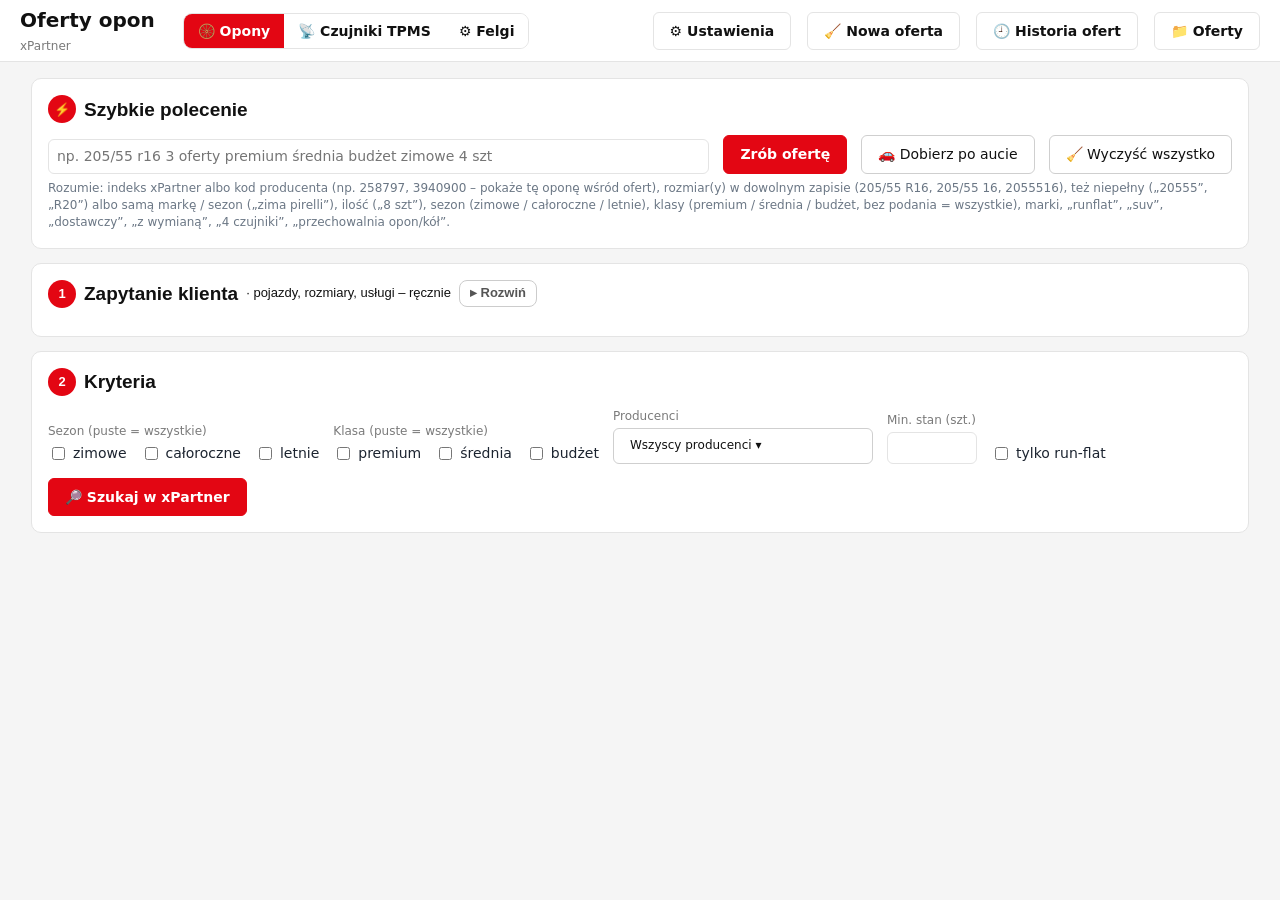
==== app/oferty/index.html @ 84dcb198 "Dobór po aucie: licznik zapytań wheel-size (baza + funkcja serwera), raport i limit dla administrato" ====
<!doctype html><html lang="pl"><head><meta charset="utf-8"><title>Oferty Opon – Latex Serwis</title>

<meta name="viewport" content="width=device-width,initial-scale=1">
<style>
:root{--navy:#141414;--red:#E30613;--red2:#B8050F;--bg:#F5F5F5;--card:#fff;--line:#E4E4E4;--muted:#7A7A7A;--ok:#1E7D32;--warn:#8A5A00}
*{box-sizing:border-box}body{margin:0;font:14px/1.45 Poppins,"Segoe UI",system-ui,sans-serif;background:var(--bg);color:#313131}
header{background:#fff;border-bottom:1px solid var(--line);padding:6px 20px;display:flex;align-items:center;gap:16px}
header img{height:40px}.brand{font-family:Saira,"Segoe UI",sans-serif;font-weight:800;font-style:italic;color:var(--red);font-size:26px}
header h1{font-size:20px;margin:0;color:#111;font-weight:600}header .v{color:var(--muted);font-size:12px}header .sp{flex:1}
header button{background:#fff;border:1px solid var(--line);color:#111}header button:hover{background:#EFEFEF}
.topbar{display:none}
main{max-width:1250px;margin:0 auto;padding:16px}
.card{background:var(--card);border:1px solid var(--line);border-radius:10px;padding:16px;margin-bottom:14px}
h2{font-family:Saira,"Segoe UI",sans-serif;font-weight:800;font-size:19px;margin:0 0 12px;color:#111;display:flex;align-items:center;gap:8px}
h2 .n{display:inline-flex;width:28px;height:28px;border-radius:50%;background:var(--red);color:#fff;font:600 13px Poppins,"Segoe UI",sans-serif;align-items:center;justify-content:center}
textarea,input,select{font:inherit;padding:6px 8px;border:1px solid var(--line);border-radius:6px;background:#fff}
textarea{width:100%;min-height:90px}
button{font:inherit;font-weight:600;padding:8px 16px;border-radius:6px;border:1px solid var(--red);background:var(--red);color:#fff;cursor:pointer}
button:hover{background:var(--red2)}
button.sec{background:#fff;color:#111;border-color:#cfcfcf;font-weight:500}button.sec:hover{background:#EFEFEF}
.kin{background:#15803d!important;border-color:#15803d!important;color:#fff!important;font-weight:600}tr.wk td{background:#f0fdf4}
#kFab{position:fixed;top:14px;right:18px;z-index:50;background:#E30613;color:#fff;border:0;border-radius:22px;padding:9px 16px;font-weight:700;box-shadow:0 6px 18px #e3061355;cursor:pointer}
#kToast{position:fixed;left:50%;bottom:22px;transform:translateX(-50%);z-index:60;background:#111;color:#fff;border-radius:10px;padding:10px 16px;font-size:13px;box-shadow:0 6px 20px #0004;display:none;gap:14px;align-items:center}#kToast b{color:#86efac}#kToast a{color:#fff;text-decoration:underline;cursor:pointer}
.seg{display:flex;border:1px solid var(--line);border-radius:9px;overflow:hidden;margin-left:12px}.seg button{border:0;border-radius:0;background:#fff;color:#111;padding:7px 14px;font-weight:600}.seg button.on{background:var(--red);color:#fff}
.tf{display:flex;gap:12px;flex-wrap:wrap;align-items:flex-end}.tf label{display:flex;flex-direction:column;gap:4px;font-size:12px;color:#666}.tf select,.tf input{width:auto}
.tg{display:inline-block;font-size:11px;padding:2px 7px;border-radius:10px;font-weight:600;white-space:nowrap}.tg.oe{background:#eef2ff;color:#3730a3}.tg.zam{background:#fff7ed;color:#9a3412}.tg.uni{background:#ecfdf5;color:#047857}.tg.nar{background:#f4f4f5;color:#52525b}.tg.demo{background:#fef3c7;color:#92400e}
tr.tgr td{background:#fafafa;font-weight:600;font-size:12px;color:#555}
.zkt{background:var(--red);color:#fff;border-radius:12px;padding:1px 9px;font-size:13px;font-weight:600}.zkt.x{background:#f4f4f5;color:#52525b;font-weight:500}
.rozf{display:flex;flex-wrap:wrap;gap:6px;margin:4px 0 8px}.rozf button.sec{padding:3px 9px;font-size:12px}.rozf button.sec.on{background:#E30613;color:#fff;border-color:#E30613}.rozf button.sec.on .muted{color:#fff}
button.red{background:var(--red);border-color:var(--red)}
input:focus,select:focus,textarea:focus{outline:none;border-color:var(--red)}input[type=checkbox]{accent-color:var(--red)}
button:disabled{opacity:.5;cursor:wait}
table{border-collapse:collapse;width:100%}th,td{border-bottom:1px solid var(--line);padding:5px 6px;text-align:left;vertical-align:middle}
th{font-size:12px;color:var(--muted);font-weight:500;background:#fafafa}tr:hover td{background:#fff7f7}
td input{width:100%}.num{text-align:right;white-space:nowrap}
.row{display:flex;gap:14px;flex-wrap:wrap;align-items:flex-end}.row label{display:flex;flex-direction:column;font-size:12px;color:var(--muted);gap:3px}
.chips label{flex-direction:row;align-items:center;gap:5px;color:#1c2430;font-size:14px}
.res h3{font-size:14px;margin:16px 0 6px;background:#141414;color:#fff;padding:8px 10px;border-radius:6px;border-left:5px solid var(--red)}
.res h3 .demo{display:inline-block;font-size:11px;font-weight:700;padding:1px 7px;border-radius:9px;background:#FFF4E0;color:#8A5A00;border:1px solid #F5A000}
.tag{background:#ffffff22;color:#fff}.res h3 button.sec{padding:2px 10px}
.bad{color:#999}.ok{color:var(--ok);font-weight:600}.warn{color:var(--warn)}
.msg{padding:8px 12px;border-radius:6px;margin-top:8px;white-space:pre-wrap}.msg.e{background:#fdecec;color:#8a1111}.msg.i{background:#e9f5ec;color:#145a26}.msg.w{background:#fff6dc;color:#5c4400;white-space:normal}.msg.ok{background:#e9f5ec;color:#145a26;white-space:normal}
.hb{background:var(--red);color:#fff;border-radius:9px;padding:0 7px;font-size:12px;font-weight:800;margin-left:4px}
.sx{font-size:12px;font-weight:700;border-radius:9px;padding:2px 8px;white-space:nowrap}.sx.nowa{background:#eee}.sx.wyslana{background:#e3edfb;color:#0B4FA8}.sx.przyjeta{background:#e1f4e4;color:#1b6b2a}.sx.odrzucona{background:#f1f1f1;color:#888}.sx.zamowiona{background:#141414;color:#fff}
body.hidebuy .buy{display:none}
.tag{display:inline-block;font-size:11px;padding:1px 8px;border-radius:9px;background:#F0F0F0;color:#444}
.zk{border:1px solid var(--line);border-radius:10px;padding:10px 14px;margin-bottom:10px}.zk.err{border-color:var(--red);background:#fff5f5}
.zk .h{display:flex;gap:10px;align-items:baseline;flex-wrap:wrap}.zk .h b{font-size:15px}.zk table{width:100%;border-collapse:collapse;margin-top:6px;font-size:13px}
.zk td,.zk th{padding:4px 6px;border-bottom:1px solid #eee;text-align:left}.zk .n{text-align:right;white-space:nowrap}
.st{display:inline-block;font-size:11px;font-weight:700;padding:1px 8px;border-radius:9px;background:#EEF3FF;color:#1d4f9c}.st.s5{background:#fde8e8;color:#b00012}.st.s6{background:#e9f5ec;color:#145a26}
button.zt.on{background:var(--navy);color:#fff;border-color:var(--navy)}.fr{cursor:pointer}.fr:hover td{background:#fafafa}
input:disabled,select:disabled,textarea:disabled{background:#eee;color:#888;cursor:not-allowed}
.tgl{display:inline-flex;border:1px solid #ccc;border-radius:9px;overflow:hidden}.tgl button{border:0;border-radius:0;background:#fff;color:#141414;font-weight:600;padding:8px 14px}.tgl button.on{background:#141414;color:#fff}
.alt{font-size:12px;color:#555;cursor:pointer;text-decoration:underline dotted}.alt:hover{color:var(--red)}
.uwbox{margin:6px 0 12px;padding:10px 12px;border-radius:10px;background:#fffdf5;border:1px solid #f0d27a}.uwbox textarea{min-height:0;margin-top:6px}
.uwh{display:inline-block;background:#fff8e1;border:1px solid #f0d27a;color:#6b4e00;border-radius:7px;padding:2px 8px;font-size:12px;margin-top:4px;max-width:420px;white-space:pre-wrap}
.tog{cursor:pointer;user-select:none}.tog .chev{float:right;font-size:13px;font-weight:600;color:#555;border:1px solid #ccc;border-radius:8px;padding:3px 10px}
.kz{display:flex;gap:8px;align-items:center;flex-wrap:wrap;margin:10px 0;padding:10px 12px;border-radius:10px;background:#fff7f7;border:1px solid #f3c6c9}
.kcols{display:grid;grid-template-columns:1fr 1fr;gap:14px;margin-top:14px}.kbox{border:1px solid var(--line);border-radius:10px;padding:10px 14px}.kbox h4{margin:0 0 8px;font-size:12px;text-transform:uppercase;color:var(--muted);letter-spacing:.04em}
.kbox label{display:block;margin:6px 0;font-size:13px}.kbox input:not([type]),.kbox textarea{width:100%;box-sizing:border-box}.kadr{border:1px solid var(--line);border-radius:8px;padding:7px 10px;margin:4px 0;cursor:pointer;display:flex;gap:8px;align-items:flex-start}
.kadr.on{border-color:var(--navy);background:#f6f7fb}.kadr.nowy{display:block;border-style:dashed}.kform{display:none;grid-template-columns:2fr 1fr;gap:6px;margin-top:6px}.kadr.nowy.on .kform{display:grid}
.ksum{display:flex;gap:10px;margin-top:10px}.ksum div{flex:1;border:1px solid var(--line);border-radius:8px;padding:6px 12px}.ksum small{display:block;color:var(--muted);font-size:11px}.ksum b{font-size:17px}.ksum .k b{color:var(--red);font-size:20px}
.kq{display:inline-flex;border:1px solid #ccc;border-radius:7px;overflow:hidden}.kq button{border:0;background:#f3f3f3;color:#111;padding:2px 9px;border-radius:0}.kq input{width:44px;border:0;text-align:center}
tr.kbad td{background:#fff4f4}
dialog{border:none;border-radius:10px;padding:20px;max-width:620px;width:95%}dialog::backdrop{background:#0006}
.grid2{display:grid;grid-template-columns:1fr 1fr;gap:10px}.grid2 label{display:flex;flex-direction:column;font-size:12px;color:var(--muted);gap:3px}
#email{min-height:420px;font-family:"Segoe UI",system-ui,sans-serif;font-size:15px;line-height:1.55;padding:12px}
.vcards{display:grid;grid-template-columns:repeat(auto-fill,minmax(300px,1fr));gap:12px}
.vcard{border:1px solid var(--line);border-top:4px solid var(--red);border-radius:10px;padding:14px 16px;background:#fff}
.vcard .t{font-size:13px;color:var(--muted);text-transform:uppercase;letter-spacing:.04em}
.vcard .m{font-size:18px;font-weight:600;color:var(--navy);margin:4px 0 10px}
.vcard .l{display:flex;justify-content:space-between;font-size:15px;padding:2px 0}
.vcard .tot{display:flex;justify-content:space-between;align-items:baseline;border-top:1px solid var(--line);margin-top:8px;padding-top:8px}
.vcard .tot b{font-size:26px;color:var(--red)}
.ulk{display:inline-flex;align-items:center;gap:8px;margin:6px 8px 0 0;padding:10px 14px;border:1px solid #cfcfcf;border-radius:8px;text-decoration:none;color:#111;font-size:15px;font-weight:600;background:#fff}
.ulk:hover{background:#fff1f1;border-color:var(--red)}.ulk span{color:var(--red)}
#outCard h2{font-size:20px}#outCard button{font-size:15px;padding:9px 16px}
.khac{position:absolute;z-index:60;left:0;right:0;top:100%;margin-top:2px;background:#fff;border:1px solid #d4d4d8;border-radius:8px;box-shadow:0 8px 24px rgba(0,0,0,.14);max-height:230px;overflow:auto;display:none}
.khac.on{display:block}
#kNumUw label{position:relative}
.khac .it{display:flex;align-items:center;gap:8px;padding:8px 10px;font-size:14px;cursor:pointer}
.khac .it:hover,.khac .it.sel{background:#fdeaea}
.khac .it .t{flex:1;white-space:nowrap;overflow:hidden;text-overflow:ellipsis}
.khac .it .t b{color:var(--red);font-style:normal}
.khac .it .x{color:#9ca3af;border:none;background:none;font-size:16px;line-height:1;cursor:pointer;padding:0 4px}
.khac .it .x:hover{color:var(--red)}
.khac .hdr{padding:6px 10px;font-size:11px;color:var(--muted);border-bottom:1px solid var(--line);background:#fafafa;display:flex;justify-content:space-between;gap:10px}
.khac .hdr a{color:var(--muted);cursor:pointer;text-decoration:underline;white-space:nowrap}
.bdg48{display:inline-block;background:#fef3c7;color:#b45309;border:1px solid #fcd34d;border-radius:999px;padding:0 7px;font-size:11px;font-weight:700;white-space:nowrap}
.bdg48.m{background:#f4f4f5;color:#52525b;border-color:#d4d4d8;font-weight:600}
tr.k48 td{background:#fffbeb}
.tbl{width:100%;border-collapse:collapse;font-size:13px}.tbl th{text-align:left;color:#6b7280;font-weight:600;border-bottom:1px solid #e4e4e7;padding:6px}.tbl td{border-bottom:1px solid #f1f1f1;padding:6px}
.fgrid{display:grid;grid-template-columns:repeat(auto-fill,minmax(220px,1fr));gap:12px}
.fw{border:1px solid #e4e4e7;border-radius:12px;padding:10px;cursor:pointer;background:#fff;position:relative}.fw:hover{border-color:#d81f26}.fw.on{outline:2px solid #d81f26}
.fw .ph{width:100%;height:160px;object-fit:contain;background:#fafafa;border-radius:8px;display:flex;align-items:center;justify-content:center;color:#9ca3af;font-size:44px}
.fw .nm{font-weight:700;font-size:13px;margin:8px 0 4px;line-height:1.25}.fw .ch{display:flex;flex-wrap:wrap;gap:4px;margin:4px 0}.fw .ch span{background:#f4f4f5;border-radius:999px;padding:1px 7px;font-size:11px}
.fw .rw{display:flex;justify-content:space-between;align-items:baseline;font-size:12px;margin-top:4px}.fw .ce{font-size:17px;font-weight:800}
.fw.malo .st{color:#b45309}.fw .st{color:#166534;font-weight:700}
.fdod{display:grid;grid-template-columns:1fr 1fr;gap:14px;margin-top:12px}.fdod>div{border:1px solid #e4e4e7;border-radius:10px;padding:10px}
.fsel{margin:8px 0;font-size:13px;min-height:22px}.fsel .muted{font-size:12px}
.fwyb{display:flex;gap:10px;flex-wrap:wrap;margin-bottom:12px}.fwyb .w{display:flex;align-items:center;gap:8px;border:2px solid var(--red);border-radius:10px;padding:6px 10px;background:#fff;font-size:13px}.fwyb img{width:44px;height:44px;object-fit:contain}.fnr{background:var(--red);color:#fff;border-radius:6px;padding:1px 7px;font-size:12px;font-weight:700;margin-right:4px}.fwyb .x{color:var(--muted);cursor:pointer;font-size:16px;margin-left:4px}
.fw .bw{position:absolute;top:8px;right:8px;font-size:11px;font-weight:700;padding:2px 8px;border-radius:6px;border:1px solid #d4d4d8;background:#fff;z-index:1}.fw.on .bw{background:var(--red);color:#fff;border-color:var(--red)}
.vcard img.fph{width:100%;height:140px;object-fit:contain;background:#fafafa;border-radius:8px;margin-bottom:6px}.vcard.zle{border-color:#e11d48;background:#fff5f5}.vcard .bl{color:#b00012;font-size:13px;font-weight:600;margin-top:6px}
.ctabs{display:flex;gap:6px;flex-wrap:wrap;border-bottom:2px solid var(--line);padding-bottom:8px;margin-bottom:12px}.ctabs .on{background:var(--red);color:#fff;border-color:var(--red)}
.cpane{display:none}.cpane.on{display:grid}.cpane[data-t=pdf].on{display:block}.csek{font-size:12px;color:var(--muted);margin:6px 0 2px;font-weight:600}.cinfo{background:#eef6ff;border:1px solid #bfdbfe;border-radius:8px;padding:8px 10px;font-size:13px}
.asel{display:grid;grid-template-columns:repeat(4,1fr);gap:10px}.asel label{font-size:12px;color:var(--muted);display:flex;flex-direction:column;gap:3px}
.atech{display:grid;grid-template-columns:repeat(3,1fr);gap:8px;margin:8px 0}.atech div{background:#f4f4f5;border-radius:8px;padding:6px 10px}.atech small{display:block;color:var(--muted);font-size:11px}
.aoe{background:#dcfce7;color:#166534;border-radius:6px;padding:1px 7px;font-size:11px;font-weight:700}.azm{background:#e0e7ff;color:#3730a3;border-radius:6px;padding:1px 7px;font-size:11px;font-weight:700}
.fauto{background:#eef6ff;border:1px solid #bfdbfe;border-radius:10px;padding:8px 12px;margin-top:10px;font-size:13px;display:flex;gap:10px;align-items:center;flex-wrap:wrap}
.foc{display:inline-block;border-radius:6px;padding:2px 7px;font-size:11px;font-weight:700;margin-top:4px}.foc.ok{background:#dcfce7;color:#166534}.foc.zm{background:#e0e7ff;color:#3730a3}.foc.uw{background:#fef3c7;color:#92400e}.foc.nie{background:#fde8e8;color:#b00012}
.kban{background:#fef3c7;border:1px solid #fcd34d;color:#78350f;border-radius:10px;padding:10px 14px;margin:0 0 14px;display:flex;gap:12px;align-items:center;flex-wrap:wrap}
.fpick{max-height:220px;overflow:auto;margin-top:6px;font-size:12px}.fpick div{display:flex;justify-content:space-between;gap:8px;padding:4px 6px;border-bottom:1px solid #f1f1f1;cursor:pointer}.fpick div:hover{background:#fef2f2}.fpick div.on{background:#fee2e2;font-weight:700}
@media(max-width:1000px){.fdod{grid-template-columns:1fr}}
.oc{display:inline-block;background:#e0e7ff;color:#3730a3;border:1px solid #a5b4fc;border-radius:999px;padding:0 6px;font-size:10px;font-weight:700;vertical-align:1px}
.rft{display:inline-block;background:#fee2e2;color:#b91c1c;border:1px solid #fca5a5;border-radius:999px;padding:0 6px;font-size:10px;font-weight:700;vertical-align:1px}
.szuk td{background:#dbeafe!important;font-weight:600}
.ban48{background:#fef3c7;border:1px solid #fcd34d;color:#78350f;border-radius:10px;padding:8px 12px;font-size:13px;margin-bottom:10px}
</style></head><body><button id="kFab" onclick="openKosz()" style="display:none"></button><div id="kToast"></div>
<header><div><h1>Oferty opon</h1><span class="v">xPartner</span></div><div class="seg"><button id="segO" class="on" onclick="widok('o')">🛞 Opony</button><button id="segT" onclick="widok('t')">📡 Czujniki TPMS</button><button id="segF" onclick="widok('f')">⚙️ Felgi</button></div><span class="sp"></span>
<button onclick="openCfg()">⚙ Ustawienia</button><button onclick="clearAll()" title="Czyści zapytanie, pojazdy, kryteria i ofertę">🧹 Nowa oferta</button><button onclick="openHist()">🕘 Historia ofert <span id="hBadge" class="hb" style="display:none"></span></button><button id="bZam" onclick="openZam()" style="display:none">📦 Zamówienia</button><button id="bKosz" onclick="openKosz()" style="display:none">🛒 Koszyk <span id="kBadge" class="hb" style="display:none"></span></button><button onclick="api('/api/open')">📁 Oferty</button></header><div class="topbar"></div>
<main id="mainO">
<div class="card"><h2><span class="n">⚡</span>Szybkie polecenie</h2>
<div class="row"><input id="quick" style="flex:1;min-width:300px" placeholder="np. 205/55 r16 3 oferty premium średnia budżet zimowe 4 szt" onkeydown="if(event.key==='Enter')quick()"><button onclick="quick()" id="bQ">Zrób ofertę</button><button class="sec" onclick="aOtworz('o')" title="Marka, model, rok, wersja → rozmiary fabryczne i zamienniki">🚗 Dobierz po aucie</button><button class="sec" onclick="clearAll()" title="Czyści polecenie, zapytanie klienta, wyniki, zaznaczenia i ofertę">🧹 Wyczyść wszystko</button></div>
<div style="font-size:12px;color:#6b7785;margin-top:6px">Rozumie: indeks xPartner albo kod producenta (np. 258797, 3940900 – pokaże tę oponę wśród ofert), rozmiar(y) w dowolnym zapisie (205/55 R16, 205/55 16, 2055516), też niepełny („20555”, „R20”) albo samą markę / sezon („zima pirelli”), ilość („8 szt”), sezon (zimowe / całoroczne / letnie), klasy (premium / średnia / budżet, bez podania = wszystkie), marki, „runflat”, „suv”, „dostawczy”, „z wymianą”, „4 czujniki”, „przechowalnia opon/kół”.</div><div id="qMsg"></div></div>
<div class="card"><h2 class="tog" onclick="zapTog()"><span class="n">1</span>Zapytanie klienta <span class="muted" style="font-size:13px;font-weight:400">· pojazdy, rozmiary, usługi – ręcznie</span><span class="chev" id="zapChev">▸ Rozwiń</span></h2>
<div id="zapBody" style="display:none">
<div class="row" style="margin-bottom:8px"><label>Klient (opcjonalnie – trafia do oferty i historii)<input id="klient" placeholder="np. Firma XYZ" size="40"></label></div>
<textarea id="paste" placeholder="Wpisz lub wklej pojazdy – każdy w osobnej linii, w dowolnej kolejności, np.:
skoda octavia 2055516 dw5444lw
superb 215/55 17 DX1209H 4 szt
DX3985C octavia 205/60 16 tylko wymiana
(albo wklej tabelę z maila, albo przeciągnij tu plik Excel z szablonu)" onkeydown="if(event.key==='Enter'&&event.ctrlKey)parsePaste()"></textarea>
<div class="row" style="margin:8px 0"><button onclick="parsePaste()">Wczytaj pojazdy</button><button class="sec" onclick="api('/api/szablon',{}).catch(e=>alert(e.message))" title="Pobiera pusty arkusz Excel do wypełnienia (rejestracja, marka, model, rozmiar…)">📥 Szablon Excel</button><label class="sec xbtn" title="Wczytuje wypełniony szablon Excel">📤 Wczytaj z Excela<input type="file" accept=".xlsx,.xlsm" style="display:none" onchange="loadXlsx(this.files[0]);this.value=''"></label><button class="sec" onclick="clearAll()">🧹 Wyczyść wszystko</button><span style="font-size:12px;color:var(--muted);align-self:center">Ctrl+Enter</span><button class="sec" onclick="addRow()">+ Dodaj pojazd</button></div>
<table id="veh"><thead><tr><th>Rejestracja</th><th>Pojazd</th><th>Typ</th><th>Rozmiar</th><th>Ilość opon</th><th>Wymiana</th><th title="Ile kół ma czujniki ciśnienia – dopłata za obsługę czujnika przy wymianie opony">Koła z TPMS</th><th>Przechowalnia</th><th></th></tr></thead><tbody></tbody></table>
</div></div>
<script>function zapTog(on){const b=$('#zapBody');if(on===undefined)on=b.style.display==='none';b.style.display=on?'':'none';$('#zapChev').textContent=on?'▾ Zwiń':'▸ Rozwiń';try{localStorage.setItem('oferty_zapytanie',on?'1':'0')}catch(e){}}
try{if(localStorage.getItem('oferty_zapytanie')==='1')document.addEventListener('DOMContentLoaded',()=>zapTog(true))}catch(e){}</script>
<div class="card" id="krytCard"><h2><span class="n">2</span>Kryteria</h2>
<div class="row">
<label>Sezon (puste = wszystkie)<span class="row chips"><label><input type="checkbox" class="sez" value="Zimowa">zimowe</label><label><input type="checkbox" class="sez" value="Całoroczna">całoroczne</label><label><input type="checkbox" class="sez" value="Letnia">letnie</label></span></label>
<label>Klasa (puste = wszystkie)<span class="row chips"><label><input type="checkbox" class="kl" value="PREMIUM">premium</label><label><input type="checkbox" class="kl" value="MIDDLE">średnia</label><label><input type="checkbox" class="kl" value="BUDGET">budżet</label></span></label>
<label>Producenci<input type="hidden" id="prod"><button type="button" class="sec" id="prodBtn" onclick="openProd()" style="min-width:260px;text-align:left">Wszyscy producenci ▾</button></label>
<label>Min. stan (szt.)<input id="minstan" type="number" style="width:90px"></label>
<label class="chips"><span>&nbsp;</span><label><input type="checkbox" id="std">tylko run-flat</label></label>
<script>document.addEventListener('change',e=>{if(e.target.closest&&e.target.closest('#krytCard'))autoSzukaj()});
function autoSzukaj(){if(typeof RES!=='undefined'&&RES&&$('#resCard').style.display!=='none'){clearTimeout(window._ks);window._ks=setTimeout(()=>search(),600)}}</script>
<button onclick="search()" id="bS">🔎 Szukaj w xPartner</button>
</div><div id="sMsg"></div></div>
<div class="card res" id="resCard" style="display:none"><h2><span class="n">3</span>Wybór opon <span class="tag" id="wzor">cena oferty = zakup netto + marża + VAT</span> <button class="sec" style="padding:2px 10px;font-size:12px" onclick="hideBuy()">👁 ceny zakupu</button></h2>
<div class="fbar">
<label>Hamowanie na mokrym<select id="f_wet" onchange="PAGE={};render()"><option value="">dowolne</option><option value="A">A</option><option value="B">A–B</option><option value="C">A–C</option></select></label>
<label>Opory toczenia<select id="f_rr" onchange="PAGE={};render()"><option value="">dowolne</option><option value="A">A</option><option value="B">A–B</option><option value="C">A–C</option></select></label>
<label>Hałas max (dB)<input id="f_noise" type="number" min="60" max="80" placeholder="—" style="width:80px" oninput="PAGE={};render()"></label>
<label>Homologacja<select id="f_hom" onchange="PAGE={};render()"><option value="">dowolna</option></select></label>
<label>Prędkość<select id="f_spd" onchange="PAGE={};render()"><option value="">dowolna</option></select></label>
<label>Nośność<select id="f_li" onchange="PAGE={};render()"><option value="">dowolna</option></select></label>
<label class="chips" style="align-self:flex-end"><label><input type="checkbox" id="f_rant" onchange="PAGE={};render()">rant ochronny</label></label>
<label>Demo<select id="f_demo" onchange="PAGE={};render()"><option value="">wszystkie</option><option value="bez">bez demo</option><option value="tylko">tylko demo</option></select></label>
<label>Szukaj w wynikach<input id="f_txt" placeholder="model, indeks xPartner…" oninput="PAGE={};render()" style="width:160px"></label>
<button class="sec" onclick="resetF()" style="align-self:flex-end">Wyczyść filtry</button>
</div>
<div id="samoBox" style="display:none;margin:10px 0 4px"><span class="tgl"><button id="samo0" onclick="samoUstaw(false)">Każdy rozmiar osobno</button><button id="samo1" onclick="samoUstaw(true)">🔗 Tylko modele we wszystkich rozmiarach</button></span><div class="muted" style="font-size:12px;margin-top:4px">Te same tabele co zwykle – ukryte są modele, których nie ma we wszystkich rozmiarach w potrzebnej ilości; wiersze ułożone wg modelu (w modelu jak zwykle: najpierw duży stan, potem cena). W szybkim poleceniu: „… ten sam model”.</div></div>
<div id="res"></div>
<div class="row" style="margin-top:12px"><button class="red" onclick="offer()" id="bO">📄 Generuj ofertę (odświeża ceny i stany)</button></div><div id="oMsg"></div></div>
<div class="card" id="outCard" style="display:none"><h2><span class="n">4</span>Oferta</h2>
<div class="uwbox"><b>📝 Uwagi do oferty</b> <span class="muted" style="font-size:12px">– tylko dla nas, nie trafiają do PDF ani do klienta</span> <span id="uwInfo" class="muted" style="font-size:12px"></span>
<textarea id="ouw" rows="2" maxlength="1000" placeholder="np. dla kogo zamówienie, termin odbioru, ustalenia z klientem" oninput="UWZM=true" onchange="zapiszUw()"></textarea>
<div class="row" style="margin-top:4px;justify-content:flex-end;align-items:center;gap:10px"><span id="uwMsg" class="muted" style="font-size:12px"></span><button class="sec" onclick="zapiszUw()">Zapisz uwagi</button></div></div>
<div id="zmBox"></div><div id="edit" class="edit"></div><div id="sum"></div>
<div id="ul" style="margin:10px 0"></div><div id="kz" class="kz" style="display:none"></div>
<div class="row" style="margin:8px 0"><button class="sec" onclick="api('/api/open')">📁 Otwórz folder z ofertą</button><button id="bWa" onclick="waWyslij(this)" style="background:#25D366;border-color:#25D366;color:#fff" title="Kopiuje PDF oferty do schowka i otwiera WhatsApp – wybierz klienta i wklej Ctrl+V">📱 Wyślij przez WhatsApp</button><span id="waInfo" class="muted" style="font-size:12px"></span></div></div>
</main>
<main id="mainT" style="display:none">
<div class="card"><h2><span class="n">⚡</span>Szybkie polecenie – czujniki TPMS</h2>
<div style="display:flex;gap:10px"><input id="tq" placeholder="np. kia sportage 4 szt · 52933D4100 · opel s016 · uniwersalny srebrny" onkeydown="if(event.key==='Enter')tSzukaj()" style="flex:1"><button id="tB" onclick="tSzukaj()">🔎 Szukaj</button><button class="sec" onclick="$('#tq').value='';tSzukaj()">Wszystkie czujniki</button></div>
<div style="font-size:12px;color:#6b7785;margin-top:6px">Rozumie: markę i model auta („kia sportage”, „opel insignia”), numer OE ze starego czujnika („52933D4100”), oznaczenie zamiennika („s016”), rodzaj („oryginał”, „zamiennik”, „uniwersalny”, „bez demo”), producenta („t-pro”, „cub”, „schrader”), zawór („srebrny”, „czarny”, „gumowy”), akcesoria („zestaw naprawczy”, „zawór”, „nakrętka”, „programator”) i ilość („4 szt”). Przy szukaniu po aucie na końcu są też czujniki uniwersalne (do zaprogramowania).</div><div id="tMsg"></div></div>
<div class="card" id="tFilt" style="display:none"><h2><span class="n">⚙</span>Filtry</h2>
<div class="tf"><label>Rodzaj<select id="tf_r" onchange="tRender()"><option value="">wszystkie</option><option value="oe">oryginał OE</option><option value="zam">zamiennik pod markę</option><option value="uni">uniwersalny</option><option value="nar">akcesoria / narzędzia</option></select></label>
<label>DEMO (z demontażu)<select id="tf_d" onchange="tRender()"><option value="">wszystkie</option><option value="bez">bez DEMO</option><option value="tylko">tylko DEMO</option></select></label>
<label>Marka auta<select id="tf_m" onchange="tRender()"></select></label><label>Producent czujnika<select id="tf_p" onchange="tRender()"></select></label>
<label>Zawór<select id="tf_z" onchange="tRender()"><option value="">dowolny</option><option>srebrny</option><option>czarny</option><option>gumowy</option></select></label>
<label>Magazyn<select id="tf_g" onchange="tRender()"></select></label><label>Min. stan<input id="tf_s" type="number" min="0" style="width:70px" oninput="tRender()"></label>
<label>Cena zakupu brutto do<input id="tf_c" type="number" min="0" style="width:90px" placeholder="zł" oninput="tRender()"></label>
<label>Szukaj w wynikach<input id="tf_t" oninput="tRender()" placeholder="nazwa, indeks…"></label><button class="sec" onclick="tWyczysc()">Wyczyść filtry</button></div></div>
<div class="card" id="tCard" style="display:none"><h2><span class="n">📡</span>Wyniki <span id="tIle" class="muted" style="font-size:13px;font-weight:400"></span></h2><div id="tRes"></div></div>
</main>
<main id="mainF" style="display:none">
<div class="card"><h2><span class="n">⚡</span>Szybkie polecenie – felgi</h2>
<div style="display:flex;gap:10px"><input id="fq" placeholder="np. 5x112 R17 ET46 · alu 7x17 5x114.3 · stalowe peugeot 4x108 16 · 190362" onkeydown="if(event.key==='Enter')fSzukaj()" style="flex:1"><button id="fB" onclick="fSzukaj()">🔎 Szukaj felg</button><button class="sec" onclick="aOtworz('f')" title="Marka, model, rok, wersja → rozmiary, rozstaw, ET i ocena felg">🚗 Dobierz po aucie</button><button class="sec" onclick="fWyczyscWszystko()" title="Czyści polecenie, auto, wyniki, wybrane felgi, opony, czujniki i ofertę">🧹 Wyczyść wszystko</button></div>
<div id="fAuto" style="display:none" class="fauto"></div>
<div style="font-size:12px;color:#6b7785;margin-top:6px">Rozumie: rozstaw śrub („5x112”), średnicę („R17”), szerokość („7x17”, „6.5J16”), ET („ET46”, „ET32/65.1”), otwór centralny („57.1”), „stalowe” / „alu”, markę auta („peugeot”) albo felgi („diewe neve”), indeks xPartner, ilość („4 szt”), „bez demo”.</div><div id="fMsg"></div></div>
<div class="card" id="fFilt" style="display:none"><h2><span class="n">⚙</span>Filtry <span id="fIle" class="muted" style="font-size:13px;font-weight:400"></span></h2>
<div class="tf"><label>Rozstaw śrub<select id="ff_pcd" onchange="fRender()"></select></label><label>Średnica<select id="ff_sred" onchange="fRender()"></select></label>
<label>Szerokość<select id="ff_szer" onchange="fRender()"></select></label><label>ET<select id="ff_et" onchange="fRender()"></select></label>
<label>Otwór<select id="ff_otwor" onchange="fRender()"></select></label><label>Rodzaj<select id="ff_rodzaj" onchange="fRender()"><option value="">wszystkie</option><option value="aluminiowa">aluminiowe</option><option value="stalowa">stalowe</option></select></label>
<label>Producent<select id="ff_prod" onchange="fRender()"></select></label><label>Min. stan<input id="ff_stan" type="number" min="0" style="width:70px" oninput="fRender()"></label>
<label>Szukaj w wynikach<input id="ff_t" oninput="fRender()" placeholder="model, kolor, indeks…"></label><button class="sec" onclick="fWyczysc()">Wyczyść filtry</button></div></div>
<div class="card" id="fCard" style="display:none"><h2><span class="n">🔘</span>Wyniki <span class="muted" style="font-size:13px;font-weight:400"><span id="fWzor"></span> · kliknij felgi (do 3), żeby zrobić ofertę – każda to osobna propozycja</span></h2><div id="fRes" class="fgrid"></div><div id="fWiecej"></div></div>
<div class="card" id="fOf" style="display:none"><h2><span class="n">4</span>Oferta – felgi <span class="muted" style="font-size:13px;font-weight:400">do 3 felg – każda to osobna propozycja; opony, czujniki i usługi wspólne</span></h2>
<div id="fWyb" class="fwyb"></div>
<div class="uwbox"><b>📝 Uwagi do oferty</b> <span class="muted" style="font-size:12px">– tylko dla nas, nie trafiają do PDF ani do klienta</span> <span id="fuwInfo" class="muted" style="font-size:12px"></span>
<textarea id="fuw" rows="2" maxlength="1000" placeholder="np. klient waha się między dwiema felgami, termin odbioru" oninput="FUWZM=true" onchange="fZapiszUw()"></textarea>
<div class="row" style="margin-top:4px;justify-content:flex-end;align-items:center;gap:10px"><span id="fuwMsg" class="muted" style="font-size:12px"></span><button class="sec" onclick="fZapiszUw()">Zapisz uwagi</button></div></div>
<div class="tf" style="margin-bottom:10px"><label>Klient<input id="fo_kl" placeholder="nazwa / telefon" onchange="fLiczD()"></label></div><div id="fOfAuto"></div>
<div class="fdod">
<div><b>🛞 Opony do kompletu</b> <span class="muted">wspólne dla wszystkich felg</span><div id="fo_opW" class="fsel"></div><button class="sec" onclick="fWybierzOpony()">🔎 Wybierz / zmień opony</button></div>
<div><b>📡 Czujniki TPMS</b> <span class="muted">część z xPartner</span><div id="fo_czW" class="fsel"></div><button class="sec" onclick="fWybierzCzujniki()">🔎 Wybierz czujniki</button></div>
</div>
<div id="fEdit" class="edit" style="margin-top:12px"></div><div id="fBlad"></div><div id="fSum"></div>
<div id="fUl" style="margin:10px 0"></div><div id="fKz" class="kz" style="display:none"></div>
<div class="row" style="margin:8px 0"><button class="sec" onclick="api('/api/open')">📁 Otwórz folder z ofertą</button><button onclick="fWa(this)" style="background:#25D366;border-color:#25D366;color:#fff" title="Kopiuje PDF oferty do schowka i otwiera WhatsApp – wybierz klienta i wklej Ctrl+V">📱 Wyślij przez WhatsApp</button><span id="fwaInfo" class="muted" style="font-size:12px"></span></div>
<div id="foMsg"></div></div>
</main>
<dialog id="hdlg" style="max-width:1100px;padding:0">
<div style="display:flex;align-items:center;justify-content:space-between;padding:12px 18px;border-bottom:1px solid var(--line)"><b style="font-size:16px">Historia ofert</b><button class="sec" onclick="hdlg.close()" style="padding:2px 10px">✕</button></div>
<div style="padding:14px 18px;max-height:70vh;overflow:auto"><input id="hq" placeholder="Szukaj: klient, rejestracja, pojazd, rozmiar, model opony, osoba…" oninput="clearTimeout(window._ht);window._ht=setTimeout(loadHist,250)" style="width:100%;font-size:15px;padding:9px 12px;margin-bottom:10px"><div id="hfil" style="margin-bottom:8px"></div><div id="hl"></div></div>
</dialog>
<dialog id="zdlg" style="max-width:1150px;padding:0">
<div style="display:flex;align-items:center;gap:8px;padding:12px 18px;border-bottom:1px solid var(--line)"><b style="font-size:16px;flex:1">Zamówienia xPartner</b>
<button class="sec zt on" data-t="z" onclick="zTab(this)">📦 Otwarte</button><button class="sec zt" data-t="h" onclick="zTab(this)">✅ Zrealizowane</button><button class="sec zt" data-t="f" id="bFak" onclick="zTab(this)">🧾 Faktury</button>
<button class="sec" onclick="zOdswiez()" title="Pobierz ponownie z xPartner">↻</button><button class="sec" onclick="zdlg.close()" style="padding:2px 10px">✕</button></div>
<div style="padding:14px 18px;max-height:72vh;overflow:auto">
<div id="zZ"><div id="zDaty" class="row" style="display:none;gap:8px;margin-bottom:8px;align-items:center;flex-wrap:wrap">od <input type="date" id="hod" style="width:auto"> do <input type="date" id="hdo" style="width:auto"><button onclick="loadZamk()">Pokaż</button>
<span class="muted" style="font-size:12px">xPartner nie ma listy zamówień zamkniętych – szukamy ich po fakturach z wybranego okresu (od 1.02.2026)</span></div><div class="row" style="gap:8px;margin-bottom:8px;flex-wrap:wrap"><input id="zq" placeholder="Szukaj: nr zamówienia lub faktury, opona, osoba, odbiorca…" oninput="zDraw()" style="flex:1;min-width:220px;padding:8px 10px">
<select id="zos" onchange="zDraw()" style="width:auto" title="Kto zamówił przez Panel (osoby z Twojego oddziału)"></select><select id="zkto" onchange="try{localStorage.setItem(ZKTO_KEY,this.value)}catch(e){};zDraw()" style="width:auto"></select><select id="zst" onchange="zDraw()" style="width:auto"><option value="">wszystkie statusy</option><option value="otw">bez „Zrealizowane”</option><option value="5">tylko z błędem</option></select></div>
<div id="zSum"></div><div id="zL"><p class="muted">Wczytuję…</p></div></div>
<div id="zF" style="display:none"><div class="row" style="gap:8px;margin-bottom:8px;align-items:center;flex-wrap:wrap">od <input type="date" id="fod" style="width:auto"> do <input type="date" id="fdo" style="width:auto"><button onclick="loadFak()">Pokaż</button>
<span class="muted" style="font-size:12px">xPartner udostępnia faktury od 1.02.2026, maks. rok wstecz</span></div><div id="fL"></div></div>
</div></dialog>
<dialog id="kdlg" style="max-width:1150px;padding:0">
<div style="display:flex;align-items:center;gap:10px;padding:12px 18px;border-bottom:1px solid var(--line)"><b style="font-size:16px">🛒 Koszyk xPartner</b><span id="kCzas" class="muted" style="font-size:12px;flex:1"></span><button class="sec" onclick="kOdswiez()" title="Sprawdź ponownie ceny i stany w xPartner">↻</button><button class="sec" onclick="kdlg.close()" style="padding:2px 10px">✕</button></div>
<div style="padding:14px 18px;max-height:72vh;overflow:auto"><div id="kMsg"></div><div id="kL"></div><div id="kSum"></div>
<div class="kcols"><div class="kbox"><h4>Dostawa</h4><div id="kAdr"><p class="muted">Wczytuję adresy z xPartner…</p></div>
<div class="kadr nowy" onclick="kWyb('nowy')" id="kNowy"><label style="display:flex;gap:6px;align-items:center;font-weight:600"><input type="radio" name="kadr" value="nowy"> ＋ Nowy adres jednorazowy</label>
<div class="kform"><input id="na_name" maxlength="76" placeholder="Nazwa firmy / imię i nazwisko *"><input id="na_vatin" maxlength="13" placeholder="NIP"><input id="na_street" maxlength="35" placeholder="Ulica i numer *"><input id="na_phone" maxlength="25" placeholder="Telefon (komórka)">
<div style="display:grid;grid-template-columns:90px 1fr;gap:6px"><input id="na_zipCode" maxlength="6" placeholder="Kod *"><input id="na_city" maxlength="25" placeholder="Miasto *"></div><input id="na_receivingPerson" maxlength="76" placeholder="Osoba odbierająca"></div>
<label style="font-size:12px"><input type="checkbox" id="naZap" checked> zapisz na liście adresów</label></div>
<div class="muted" style="font-size:12px;margin-top:10px">Dokument: <b>Faktura VAT</b> · płatność: <b>przelew</b> (stałe)</div></div>
<div class="kbox" id="kNumUw"><h4>Numery i uwagi</h4><label>Numer własny zamówienia <span class="muted">(na fakturze, maks. 35 znaków, bez polskich liter)</span><input id="kNr" maxlength="35"></label>
<label>Na fakturze, WZ i liście przewozowym (np. nr rej., VIN) <span class="muted">– bez polskich liter, maks. 100</span><input id="kOpis" maxlength="100"></label>
<label>Uwagi dla operatora xPartner <span class="muted">(maks. 255)</span><textarea id="kUw" rows="3" maxlength="255" placeholder="tylko gdy naprawdę potrzebne"></textarea></label>
<div class="warn" style="font-size:12px;padding:6px 8px;border-radius:6px;background:#fff3cd;color:#7a5900">⚠ Uwagi sprawdza człowiek w xPartner – wydłużają realizację zamówienia. Wpisuj tylko w uzasadnionych przypadkach.</div></div></div></div>
<div style="display:flex;gap:10px;align-items:center;padding:12px 18px;border-top:1px solid var(--line);background:#fafafa"><button class="sec" onclick="kWyczysc()">Opróżnij koszyk</button><span class="muted" style="font-size:12px">Przed wysłaniem pokażę podsumowanie z kwotą do potwierdzenia.</span><button id="kDalej" style="margin-left:auto" onclick="kPotw()">Dalej: potwierdź zamówienie →</button></div></dialog>
<dialog id="kpdlg" style="max-width:640px;padding:0"><div style="padding:14px 18px;border-bottom:1px solid var(--line)"><b style="font-size:16px">Potwierdź zamówienie</b></div><div id="kpB" style="padding:14px 18px"></div>
<div id="kpF" style="display:flex;gap:10px;padding:12px 18px;border-top:1px solid var(--line);background:#fafafa"><button class="sec" onclick="kpdlg.close()">← Popraw</button><button id="kZam" style="margin-left:auto" onclick="kZamow()"></button></div></dialog>
<dialog id="pdlg" style="max-width:980px;padding:0">
<div style="display:flex;align-items:center;justify-content:space-between;padding:12px 18px;border-bottom:1px solid var(--line)"><b id="pTitle" style="font-size:16px">Wybierz producentów</b><button class="sec" onclick="pdlg.close()" style="padding:2px 10px">✕</button></div>
<div style="padding:14px 18px;max-height:65vh;overflow:auto"><input id="pSearch" placeholder="Szukaj…" oninput="drawProd()" style="width:100%;font-size:15px;padding:9px 12px;margin-bottom:10px"><div id="pBody"></div></div>
<div style="display:flex;justify-content:flex-end;gap:8px;padding:12px 18px;border-top:1px solid var(--line)"><button class="sec" onclick="PSEL.clear();drawProd()">Odznacz wszystkie</button><button onclick="applyProd()">Zastosuj</button></div>
</dialog>
<style>
.edit{background:#fafafa;border:1px solid var(--line);border-radius:10px;padding:10px 14px;margin-bottom:14px}
.edit .t{font-size:12px;color:var(--muted);margin-bottom:6px}
.edit .r{display:flex;flex-wrap:wrap;gap:14px;align-items:center;padding:6px 0;border-top:1px solid var(--line);font-size:15px}
.edit .r:first-of-type{border-top:none}.edit .r b{min-width:200px}
.edit label{display:flex;align-items:center;gap:6px}.edit input[type=number]{width:60px}
.fbar{display:flex;flex-wrap:wrap;gap:12px;align-items:flex-end;background:#fafafa;border:1px solid var(--line);border-radius:10px;padding:10px 12px;margin-bottom:6px}
.fbar label{display:flex;flex-direction:column;font-size:12px;color:var(--muted);gap:3px}
th.s{cursor:pointer;user-select:none;white-space:nowrap}th.s:hover{color:#111}th.s.on{color:var(--red)}
.pr-in{width:120px!important;text-align:right;font-weight:600}.pr-in.man{border-color:var(--red);background:#fff1f1}
.xbtn,.row label.xbtn{display:inline-flex;flex-direction:row;gap:4px;align-items:center;font-weight:500;padding:8px 16px;border-radius:6px;border:1px solid #cfcfcf;background:#fff;color:#111;cursor:pointer;font-size:14px}.xbtn:hover{background:#EFEFEF}
#paste.drag{border-color:var(--red);background:#fff1f1}
.wtabs{display:flex;gap:6px;margin-bottom:8px}.wtabs .on{background:#141414;color:#fff;border-color:#141414}
.wgrid{display:grid;grid-template-columns:repeat(5,1fr);gap:8px}
.wgrid .w{border:1px solid var(--line);border-radius:8px;padding:6px 8px;text-align:center;background:#fafafa}
.wgrid .w b{display:block;font-family:Saira,"Segoe UI",sans-serif;font-size:17px;color:#111}
.wgrid .w input{width:100%;text-align:center;font-size:15px;font-weight:600;margin:3px 0}
.wgrid .w small{color:var(--muted);font-size:11px}
.pgrp{margin:12px 0 4px;display:flex;align-items:center;gap:8px;background:#F0F0F0;padding:6px 10px;font-weight:700;font-size:16px;border-left:6px solid}
.pgrid{display:grid;grid-template-columns:repeat(5,1fr);gap:4px 12px;padding:6px 4px}
.pgrid label{display:flex;align-items:center;gap:6px;font-size:13px;color:#222;cursor:pointer;white-space:nowrap;overflow:hidden;text-overflow:ellipsis}
.pmore{color:var(--red);cursor:pointer;font-size:13px}
@media(max-width:700px){.pgrid{grid-template-columns:repeat(2,1fr)}}
</style>
<dialog id="adlg" style="max-width:1000px;width:96vw"><h2 style="margin-top:0">🚗 Dobierz po aucie <span class="muted" style="font-size:12px;font-weight:400">dane: wheel-size.com · rynek europejski</span></h2>
<div class="asel"><label>Marka<select id="a_make" onchange="aZmiana('make')"></select></label><label>Model<select id="a_model" onchange="aZmiana('model')"></select></label>
<label>Rok<select id="a_year" onchange="aZmiana('year')"></select></label><label>Wersja (silnik)<select id="a_mod" onchange="aZmiana('mod')"></select></label></div>
<div id="aOst" style="margin-top:6px"></div><div id="aMsg"></div><div id="aWyn"></div>
<div class="row" style="margin-top:12px;justify-content:flex-end"><button class="sec" onclick="adlg.close()">Zamknij</button></div></dialog>
<dialog id="dlg"><h2>Ustawienia</h2>
<p style="font-size:12px;color:#6b7785;margin-top:0" id="c_info">Ustawienia zapisują się na Twoim koncie (w bazie). Login API xPartner wpisuje administrator w zakładce UŻYTKOWNICY.</p>
<div class="ctabs"><button type="button" class="sec" data-t="og" onclick="cTab(this)">Ogólne</button><button type="button" class="sec" data-t="op" onclick="cTab(this)">Oferty opon</button><button type="button" class="sec" data-t="fe" onclick="cTab(this)">Felgi</button><button type="button" class="sec" data-t="ko" onclick="cTab(this)">Koszyk i zamówienia</button><button type="button" class="sec" data-t="pdf" onclick="cTab(this)">PDF i oddziały</button></div>
<div class="cpane grid2" data-t="og">
<label>VAT %<input id="c_vat_proc" type="number"></label><label>Kół na auto (domyślna ilość)<input id="c_kola_na_auto" type="number" min="1" max="40"></label>
<label>Ważność oferty (dni)<input id="c_waznosc_dni" type="number" min="1" max="90"></label>
<label title="Przy cenie wpisanej ręcznie w ofercie (opony i felgi)">Ostrzeżenie „poniżej ceny zakupu”<select id="c_ponizej_zakupu"><option value="1">pokazuj</option><option value="0">nie pokazuj</option></select></label>
</div>
<div class="cpane grid2" data-t="op">
<div style="grid-column:1/3" id="cenyBox"><div class="csek">Cena opony w ofercie <b id="cenyInfo"></b></div>
<label class="chips" style="flex-direction:row;gap:16px;color:#111;font-size:14px"><span><input type="radio" name="ntryb" value="procent" onchange="drawProgi()"> marża % od ceny zakupu</span><span><input type="radio" name="ntryb" value="kwota" onchange="drawProgi()"> stała kwota wg ceny zakupu brutto</span></label>
<div id="progiBox" style="margin-top:6px"></div></div>
<label id="lblMarza">Marża %<input id="c_marza_proc" type="number" step="0.1"></label>
<label class="usl">Zaokrąglanie ceny opony<select id="c_zaokr_opony"><option value="1">w górę do pełnych zł</option><option value="5">w górę do 5 zł</option><option value="10">w górę do 10 zł</option></select></label>
<label class="usl">Najwyższy rabat na opony w ofercie %<input id="c_rabat_max_opony" type="number" min="0" max="100"></label>
<label class="usl">Najwyższy rabat na wymianę %<input id="c_rabat_max_wym" type="number" min="0" max="100"></label>
<div class="csek" style="grid-column:1/3">Wyszukiwanie</div>
<label>Domyślny min. stan<input id="c_min_stan" type="number"></label><label>Wyników na stronę (w każdej tabeli)<input id="c_wynikow_na_strone" type="number" min="5" max="200"></label>
<div style="grid-column:1/3"><div class="csek">Cennik wymiany – cena brutto za 1 koło (demontaż, montaż, wyważenie) – używany też w ofercie felg<b class="uslInfo"></b></div>
<div class="wtabs"><button type="button" class="sec on" data-t="wymiana_kolo" onclick="wTab(this)">Osobowe</button><button type="button" class="sec" data-t="wymiana_suv" onclick="wTab(this)">SUV / 4x4</button><button type="button" class="sec" data-t="wymiana_dost" onclick="wTab(this)">Dostawcze</button></div>
<div id="c_wym" class="wgrid"></div></div>
<div class="csek" style="grid-column:1/3">Usługi dodatkowe (brutto) – używane też w ofercie felg<b class="uslInfo"></b></div>
<label class="usl" title="Dopłata do wymiany opony na feldze z czujnikiem ciśnienia (obsługa czujnika), nie sprzedaż czujnika">Obsługa czujnika TPMS przy wymianie – za 1 koło<input id="c_tpms_cena" type="number"></label><span></span>
<label class="usl">Przechowalnia opon – do R19 (komplet)<input id="c_przech_opony_do19" type="number"></label><label class="usl">Przechowalnia opon – powyżej R19<input id="c_przech_opony_pow19" type="number"></label>
<label class="usl">Przechowalnia kół – do R19 (komplet)<input id="c_przech_kola_do19" type="number"></label><label class="usl">Przechowalnia kół – powyżej R19<input id="c_przech_kola_pow19" type="number"></label>
<div class="csek" style="grid-column:1/3">Klasy marek (gdy xPartner nie poda klasy) – nazwy producentów po przecinku</div>
<label style="grid-column:1/3">Premium<textarea id="c_premium" rows="2"></textarea></label>
<label style="grid-column:1/3">Średnia<textarea id="c_srednie" rows="2"></textarea></label>
<label style="grid-column:1/3">Budżetowa<textarea id="c_budzet" rows="2"></textarea></label>
</div>
<div class="cpane grid2" data-t="fe">
<div style="grid-column:1/3" id="fcenyBox"><div class="csek">Cena felgi w ofercie<b class="uslInfo"></b></div>
<label class="chips" style="flex-direction:row;gap:16px;color:#111;font-size:14px"><span><input type="radio" name="ftryb" value="procent" onchange="drawFProgi()"> marża % od ceny zakupu</span><span><input type="radio" name="ftryb" value="kwota" onchange="drawFProgi()"> stała kwota wg ceny zakupu brutto</span></label>
<div id="fprogiBox" style="margin-top:6px"></div></div>
<label class="usl" id="lblMarzaF">Marża na felgi %<input id="c_marza_felgi" type="number" step="0.1"></label>
<label class="usl" title="Czujnik ciśnienia jako część do kompletu z felgami">Marża na czujniki TPMS (część) %<input id="c_marza_czujniki" type="number" step="0.1"></label>
<label class="usl">Zaokrąglanie ceny felgi i czujnika<select id="c_zaokr_felgi"><option value="1">w górę do pełnych zł</option><option value="5">w górę do 5 zł</option><option value="10">w górę do 10 zł</option></select></label>
<label class="usl">Najwyższy rabat na felgi %<input id="c_rabat_max_felgi" type="number" min="0" max="100"></label>
<div class="csek" style="grid-column:1/3">Oferta</div>
<label class="usl">Najwięcej felg w jednej ofercie (1–3)<input id="c_felgi_max" type="number" min="1" max="3"></label>
<label class="usl">Opony o innej średnicy niż felga<select id="c_felgi_srednica"><option value="blokuj">błąd – blokuj PDF tej propozycji</option><option value="ostrzez">tylko ostrzeżenie</option></select></label>
<label>Montaż w nowej ofercie<select id="c_felgi_montaz_dom"><option value="0">niezaznaczony</option><option value="1">zaznaczony</option></select></label>
<label>Domyślny rodzaj auta<select id="c_felgi_typ_dom"><option value="osobowy">osobowe</option><option value="suv">SUV / 4x4</option><option value="dostawczy">dostawcze</option></select></label>
<div class="csek" style="grid-column:1/3">Dobór po aucie – ocena felgi (różnica ET od fabrycznego)</div>
<label class="usl">„Pasuje” do ± mm<input id="c_auto_et_ok" type="number" min="0" max="50"></label>
<label class="usl">„Sprawdź” do ± mm (dalej: nie pasuje)<input id="c_auto_et_ostrz" type="number" min="0" max="80"></label>
<div id="wsBox" style="grid-column:1/3"></div>
<div class="csek" style="grid-column:1/3">Wyszukiwanie</div>
<label>Felgi DEMO (z demontażu)<select id="c_felgi_demo"><option value="pokaz">pokazuj</option><option value="ukryj">ukrywaj (chyba że wpiszesz „demo”)</option></select></label>
<label>Kafelków na stronę<input id="c_felgi_na_stronie" type="number" min="4" max="200"></label>
<label>Min. stan (domyślnie w filtrze)<input id="c_felgi_min_stan" type="number" min="0"></label>
<div class="cinfo" style="grid-column:1/3">Montaż, obsługa TPMS i przechowalnia w ofercie felg – z cennika w zakładce <b>Oferty opon</b>.</div>
</div>
<div class="cpane grid2" data-t="ko">
<label>Dostawa z magazynu Bydgoszcz<input id="c_bydgoszcz_dostawa" maxlength="30" placeholder="ok. 48 h"></label>
<label class="usl" title="Bezpiecznik przed pomyłką w ilości">Najwięcej sztuk jednej pozycji w koszyku<input id="c_koszyk_max_szt" type="number" min="1" max="1000"></label>
<div class="cinfo" style="grid-column:1/3">Zamówienie dzieli się na części po 50 szt. jednej opony – to wymóg xPartner, nie ustawienie.</div>
</div>
<div class="cpane" data-t="pdf"><div id="oddzBox"></div></div>
<div class="row" style="margin-top:12px"><button onclick="saveCfg()">Zapisz</button><button class="sec" onclick="testApi()">Test połączenia</button><button class="sec" onclick="dlg.close()">Zamknij</button></div><div id="cMsg"></div>
</dialog>
<script>
const $=s=>document.querySelector(s);let CFG={},RES=null;
const zl=x=>x.toLocaleString('pl-PL',{minimumFractionDigits:2,maximumFractionDigits:2})+' zł';
const esc=s=>String(s??'').replace(/[&<>"']/g,c=>({'&':'&amp;','<':'&lt;','>':'&gt;','"':'&quot;',"'":'&#39;'}[c]));
async function api(p,b){for(let i=0;i<100&&!(window.pywebview&&window.pywebview.api&&window.pywebview.api.call);i++)await new Promise(r=>setTimeout(r,100));
 const r=await window.pywebview.api.call(p,b===undefined?null:b);if(!r||r.code>=400)throw new Error((r&&r.body&&r.body.error)||'Błąd programu');return r.body}
function msg(el,t,e){$(el).innerHTML=t?`<div class="msg ${e?'e':'i'}">${esc(t)}</div>`:''}
async function quick(){const b=$('#bQ');b.disabled=true;try{const j=await api('/api/quick',{text:$('#quick').value});
 if(!j.pojazdy.length)throw new Error('Nie rozpoznałem rozmiaru, marki, sezonu ani indeksu / kodu producenta – wpisz np. 205/55 R16, 20555, R20 albo „zima pirelli”.');
 resetOferty(1);   // każde nowe szybkie polecenie = nowa oferta (poprzednia zostaje w Historii ofert) – decyzja właściciela 2026-11-18
 $('#veh tbody').innerHTML='';j.pojazdy.forEach(addRow);
 document.querySelectorAll('.sez').forEach(c=>c.checked=j.sezony.includes(c.value));
 document.querySelectorAll('.kl').forEach(c=>c.checked=j.klasy.includes(c.value));
 SAMO=!!j.ten_sam;$('#std').checked=j.runflat;setProd(j.producenci,false);$('#f_demo').value=j.demo||'';QIDX={li:j.nosnosc?'='+j.nosnosc:'',sp:j.predkosc?'='+j.predkosc:''};SZUK=j.szukany?j.szukany.id:0;msg('#qMsg',j.szukany?'🔎 Znaleziona po indeksie / kodzie: '+j.szukany.nazwa+' – podświetlona w wynikach.':'');await search();
 if(SZUK){const r=document.querySelector('tr.szuk');if(r)r.scrollIntoView({block:'center'})}
}catch(e){msg('#qMsg',e.message,1)}b.disabled=false}
function addRow(v={}){v=Object.assign({rej:'',pojazd:'',rozmiar:'',ilosc:4,wymiana:false,typ:'osobowy',tpms:0,przech:''},v);const tr=document.createElement('tr');const o=(a,b,c)=>`<option value="${a}" ${c===a?'selected':''}>${b}</option>`;tr.innerHTML=`<td><input class="rej" value="${esc(v.rej)}"></td><td><input class="poj" value="${esc(v.pojazd)}"></td><td><select class="typ">${o('osobowy','osobowy',v.typ)}${o('suv','SUV / 4x4',v.typ)}${o('dostawczy','dostawczy',v.typ)}</select></td><td><input class="roz" value="${esc(v.rozmiar)}" placeholder="205/60 R16"></td><td><input class="il" type="number" value="${v.ilosc??4}" min="0" style="width:64px" title="0 = bez nowych opon"></td><td><input type="checkbox" class="wym" ${v.wymiana?'checked':''} style="width:auto"></td><td><input class="tp" type="number" min="0" max="8" value="${v.tpms||0}" style="width:60px"></td><td><select class="pr">${o('','—',v.przech)}${o('opony','opony',v.przech)}${o('kola','koła (z felgami)',v.przech)}</select></td><td><button class="sec" onclick="this.closest('tr').remove()">✕</button></td>`;$('#veh tbody').append(tr)}
function vehicles(){return[...document.querySelectorAll('#veh tbody tr')].map(t=>({rej:t.querySelector('.rej').value.trim(),pojazd:t.querySelector('.poj').value.trim(),rozmiar:t.querySelector('.roz').value.trim(),ilosc:+t.querySelector('.il').value||0,nowe:(+t.querySelector('.il').value||0)>0,wymiana:t.querySelector('.wym').checked,typ:t.querySelector('.typ').value,tpms:+t.querySelector('.tp').value||0,przech:t.querySelector('.pr').value})).filter(v=>v.rozmiar)}
async function loadXlsx(f){if(!f)return;if(!/\.xls[xm]$/i.test(f.name))return alert('Wybierz plik Excel .xlsx (najlepiej z szablonu).');
 const b64=await new Promise((ok,er)=>{const r=new FileReader();r.onload=()=>ok(String(r.result).split(',')[1]);r.onerror=er;r.readAsDataURL(f)});
 try{const j=await api('/api/xlsx',{b64});const rows=[...document.querySelectorAll('#veh tbody tr')];if(rows.length==1&&!vehicles().length)rows[0].remove();j.pojazdy.forEach(addRow);msg('#qMsg','Wczytano z Excela: '+j.pojazdy.length+' poj.')}catch(e){alert(e.message)}}
document.addEventListener('DOMContentLoaded',()=>{const t=$('#paste');if(!t)return;t.addEventListener('dragover',e=>{e.preventDefault();t.classList.add('drag')});t.addEventListener('dragleave',()=>t.classList.remove('drag'));
 t.addEventListener('drop',e=>{const f=e.dataTransfer.files&&e.dataTransfer.files[0];t.classList.remove('drag');if(f){e.preventDefault();loadXlsx(f)}})});
async function parsePaste(){const j=await api('/api/parse',{text:$('#paste').value});if(!j.pojazdy.length)return alert('Nie znalazłem rozmiaru opony w żadnej linii (np. 205/55 R16 albo 2055516).');
 const rows=[...document.querySelectorAll('#veh tbody tr')];if(rows.length==1&&!vehicles().length)rows[0].remove();j.pojazdy.forEach(addRow);$('#paste').value='';
 const k=j.kryteria;if(k.sezony.length)document.querySelectorAll('.sez').forEach(c=>c.checked=k.sezony.includes(c.value));
 if(k.klasy.length)document.querySelectorAll('.kl').forEach(c=>c.checked=k.klasy.includes(c.value));
 if(k.producenci)setProd(k.producenci,false);if(k.runflat)$('#std').checked=true;
 if(k.sezony.length||k.klasy.length||k.producenci||k.runflat)search()}
async function search(){const b=$('#bS');b.disabled=true;msg('#sMsg','Szukam…');try{
 const req={pojazdy:vehicles(),sezony:[...document.querySelectorAll('.sez:checked')].map(x=>x.value),klasy:[...document.querySelectorAll('.kl:checked')].map(x=>x.value),producenci:$('#prod').value,min_stan:+$('#minstan').value,tylko_runflat:$('#std').checked};
 if(!req.pojazdy.some(v=>v.nowe))throw new Error('Brak pojazdów wymagających nowych opon.');
 RES=await api('/api/search',req);SEL=new Set();PAGE={};ROZF={};OID=newOid();HOWNER='';OMARZA='';ORABAT='';CENY={};ORABW='';CENYW={};OSOBNO=null;HSNAP=null;HDATA='';uwUstaw('');
 // bez automatycznego zaznaczania – opony wybiera użytkownik (decyzja właściciela 2026-11-16)
 render();msg('#sMsg',RES.zrodlo||'');$('#resCard').style.display='';$('#resCard').scrollIntoView({behavior:'smooth'})
}catch(e){msg('#sMsg',e.message,1)}b.disabled=false}
/* stan bieżącej oferty do zera (zapisana oferta jest w Historii); zostawia treść szybkiego polecenia, gdy zostaw=1 */
function resetOferty(zostaw){for(const id of zostaw?['#klient','#paste']:['#klient','#paste','#quick'])$(id).value='';$('#veh tbody').innerHTML='';addRow();
 document.querySelectorAll('.sez,.kl').forEach(c=>c.checked=false);$('#std').checked=false;setProd('',false);$('#minstan').value=CFG.min_stan;$('#f_demo').value='';QIDX=null;
 RES=null;SEL=new Set();SAMO=false;PAGE={};ROZF={};OID=null;HOWNER='';OMARZA='';ORABAT='';CENY={};ORABW='';CENYW={};OSOBNO=null;HSNAP=null;HDATA='';OPDF='';uwUstaw('');$('#res').innerHTML='';$('#resCard').style.display='none';$('#outCard').style.display='none';
 if($('#waInfo'))$('#waInfo').textContent='';if($('#kz'))$('#kz').style.display='none';['#sMsg','#oMsg','#qMsg'].forEach(x=>msg(x,''))}
function clearAll(){if(SEL.size&&!confirmClear())return;resetOferty(0);window.scrollTo({top:0,behavior:'smooth'});$('#quick').focus()}
function confirmClear(){return window.confirm('Wyczyścić bieżącą ofertę? (zapisana jest w Historii ofert)')}
let OID=null,UWZM=false;
function uwUstaw(t,info){$('#ouw').value=t||'';$('#uwInfo').textContent=info||'';$('#uwMsg').textContent='';UWZM=!!t}
async function zapiszUw(){if(!OID)return;const m=$('#uwMsg');m.textContent='zapisuję…';try{await api('/api/uwagi',{oid:OID,owner:HOWNER,uwagi:$('#ouw').value});UWZM=false;m.textContent='✔ zapisane';$('#uwInfo').textContent=''}catch(e){m.textContent='';alert(e.message)}}
function uwPoOfercie(){if(UWZM&&$('#ouw').value.trim())zapiszUw()}
const newOid=()=>{const d=new Date(),p=n=>String(n).padStart(2,'0');return `${d.getFullYear()}${p(d.getMonth()+1)}${p(d.getDate())}_${p(d.getHours())}${p(d.getMinutes())}${p(d.getSeconds())}`};
// ------------------------------------------------ ZAMÓWIENIA xPartner (podgląd)
let ZAM=null,FAK=null,ZAMK=null,ZT='z';
const ZKTO_KEY='zam_kto';
function openZam(){$('#bFak').style.display=CFG.admin?'':'none';zdlg.showModal();if(!ZAM)loadZam();else zDraw()}
function zTab(b){ZT=b.dataset.t;document.querySelectorAll('.zt').forEach(x=>x.classList.toggle('on',x===b));$('#zZ').style.display=ZT!=='f'?'':'none';$('#zDaty').style.display=ZT==='h'?'':'none';
 if(ZT==='h'&&!ZAMK){const d=new Date(),p=n=>String(n).padStart(2,'0'),iso=x=>x.getFullYear()+'-'+p(x.getMonth()+1)+'-'+p(x.getDate());$('#hdo').value=iso(d);d.setDate(d.getDate()-2);$('#hod').value=iso(d);loadZamk()}else if(ZT!=='f'){zKto();zDraw()}$('#zF').style.display=b.dataset.t==='f'?'':'none';
 if(b.dataset.t==='f'&&!FAK){const d=new Date(),p=n=>String(n).padStart(2,'0'),iso=x=>x.getFullYear()+'-'+p(x.getMonth()+1)+'-'+p(x.getDate());$('#fdo').value=iso(d);d.setDate(d.getDate()-30);$('#fod').value=iso(d);loadFak()}}
function zOdswiez(){if(ZT==='f')loadFak();else if(ZT==='h')loadZamk();else{ZAM=null;loadZam()}}
function zDane(){return ZT==='h'?ZAMK:ZAM}
function zKto(){const D=zDane();if(!D)return;const k=[...new Set(D.zamowienia.map(z=>z.kto).filter(Boolean))].sort();let zap='';try{zap=localStorage.getItem(ZKTO_KEY)||''}catch(e){}
 $('#zkto').innerHTML='<option value="">wszystkie subkonta ('+D.zamowienia.length+')</option>'+k.map(x=>`<option>${esc(x)}</option>`).join('');if(k.includes(zap))$('#zkto').value=zap;
 $('#zos').style.display=D.kto_ok?'':'none';const os={},n=D.zamowienia.length,ja=(D.ja||'').toLowerCase(),moje=D.zamowienia.filter(z=>ja&&z.zamowil_email===ja).length,poza=D.zamowienia.filter(z=>!z.zamowil).length,b=$('#zos').value;
 for(const z of D.zamowienia)if(z.zamowil)os[z.zamowil]=(os[z.zamowil]||0)+1;
 $('#zos').innerHTML=`<option value="">Pokaż: wszyscy (${n})</option><option value="__me">moje (${moje})</option>`+Object.keys(os).sort().map(x=>`<option value="${esc(x)}">${esc(x)} (${os[x]})</option>`).join('')+(poza?`<option value="__xp">strona xPartner (${poza})</option>`:'');
 if([...$('#zos').options].some(o=>o.value===b))$('#zos').value=b}
async function loadZamk(){$('#zL').innerHTML='<p class="muted">Szukam zamówień po fakturach z xPartner… (pierwszy raz może to potrwać kilkanaście sekund)</p>';$('#zSum').innerHTML='';
 try{ZAMK=await api('/api/zamkniete?od='+$('#hod').value+'&do='+$('#hdo').value);$('#hod').value=ZAMK.od;$('#hdo').value=ZAMK.do;if(ZT==='h'){zKto();zDraw()}}
 catch(e){$('#zL').innerHTML=`<div class="msg e">${esc(e.message)}</div>`}}
async function loadZam(){$('#zL').innerHTML='<p class="muted">Pobieram zamówienia z xPartner…</p>';$('#zSum').innerHTML='';
 try{ZAM=await api('/api/zamowienia');if(ZT==='z'){zKto();zDraw()}}
 catch(e){$('#zL').innerHTML=`<div class="msg e">${esc(e.message)}</div>`}}
/* podsumowanie: kto ile zamówił (klik w osobę = filtr) */
let ZKI=false;function zKtoIle(L){const m={};for(const z of L){const k=z.zamowil||'__xp';(m[k]??={n:0,szt:0,netto:0});m[k].n++;m[k].szt+=z.szt;m[k].netto+=z.netto}const ks=Object.keys(m).sort((a,b)=>m[b].netto-m[a].netto);if(!ks.length)return'';
 return`<details ${ZKI?'open':''} ontoggle="ZKI=this.open" style="margin:-4px 0 10px"><summary style="cursor:pointer;font-size:13px"><b>Kto ile zamówił</b> <span class="muted">(kliknij osobę, żeby pokazać tylko jej zamówienia)</span></summary><table style="max-width:640px"><tr><th>Kto</th><th class="n">Zamówień</th><th class="n">Sztuk</th><th class="n">Wartość netto</th></tr>${ks.map(k=>`<tr style="cursor:pointer" onclick="$('#zos').value=${esc(JSON.stringify(k))};zDraw()"><td>${k==='__xp'?'<span class="muted">strona xPartner (poza Panelem)</span>':esc(k)}</td><td class="n">${m[k].n}</td><td class="n">${m[k].szt}</td><td class="n">${zl(m[k].netto)}</td></tr>`).join('')}</table></details>`}
function zDraw(){const ZAM=zDane();if(!ZAM)return;const q=$('#zq').value.trim().toUpperCase(),kto=$('#zkto').value,st=ZT==='h'&&$('#zst').value==='otw'?'':$('#zst').value;
 const os=$('#zos').value,ja=(ZAM.ja||'').toLowerCase();const L=ZAM.zamowienia.filter(z=>(!os||(os==='__me'?ja&&z.zamowil_email===ja:os==='__xp'?!z.zamowil:z.zamowil===os))&&(!kto||z.kto===kto)&&(!st||(st==='otw'?z.status!==6:String(z.status)===st))&&(!q||JSON.stringify([z.nr,z.nr_erp,z.nr_zew,z.faktury,z.kto,z.zamowil,z.magazyn,z.status_txt,z.odbiorca,z.dostawa,z.komentarz,z.pozycje.map(p=>p.nazwa+' '+p.id)]).toUpperCase().includes(q)));
 const bl=L.filter(z=>z.status===5).length;
 $('#zSum').innerHTML=`<div class="row" style="gap:16px;margin-bottom:10px;font-size:14px"><span>Zamówień: <b>${L.length}</b></span><span>Opon zamówionych: <b>${L.reduce((a,z)=>a+z.szt,0)}</b></span><span>Do wydania: <b>${L.reduce((a,z)=>a+z.do_wydania,0)}</b></span><span>Wartość netto: <b>${zl(L.reduce((a,z)=>a+z.netto,0))}</b></span>${bl?`<span style="color:var(--red)">⚠ z błędem: <b>${bl}</b></span>`:''}${ZAM.oddzialy?`<span class="muted">tylko oddział: <b>${esc(ZAM.oddzialy.join(', ')||'brak – poproś administratora')}</b>${ZAM.ukryte?` (innych oddziałów: ${ZAM.ukryte})`:''}</span>`:''}<span class="muted">stan z godz. ${esc(ZAM.czas)}${ZT==='h'?` · faktur w okresie: ${ZAM.faktur}${ZAM.bledy?` · <span style="color:var(--red)">nie udało się pobrać: ${ZAM.bledy}${ZAM.blad_opis?' – '+esc(ZAM.blad_opis):''}</span>`:''}${ZAM.bez_szczegolow?` · <span title="xPartner nie oddał tych zamówień – dane wzięte z faktury">tylko z faktury: ${ZAM.bez_szczegolow}</span>`:''}${ZAM.bez_zamowienia?` · <span title="Faktury bez numeru zamówienia z xPartner (zakup telefoniczny, w hurtowni, korekta)">faktury bez zamówienia: ${ZAM.bez_zamowienia}</span>`:''}`:''}</span></div>`+(ZAM.kto_ok?zKtoIle(L):'');
 $('#zL').innerHTML=L.length?L.map(z=>`<div class="zk ${z.status===5?'err':''}"><div class="h"><b>${z.nr?'Nr '+esc(z.nr):z.nr_erp?'ERP '+esc(z.nr_erp):'Faktura '+esc((z.faktury||[])[0]||'')}</b>${z.nr_erp?`<span class="muted">ERP ${esc(z.nr_erp)}</span>`:''}<span class="st s${z.status}">${esc(z.status_txt)}</span>
  <span>${esc(z.data)}</span>${!ZAM.kto_ok?'':z.zamowil?`<span class="zkt" title="Zamówione przez Panel">👤 ${esc(z.zamowil)}</span>`:`<span class="zkt x" title="Zamówione poza Panelem (strona xPartner) – program nie wie, która osoba">🌐 strona xPartner</span>`}${z.kto?`<span class="muted">${esc(z.kto)}</span>`:''}${z.magazyn?`<span>🏭 ${esc(z.magazyn)}</span>`:''}${z.magazyn&&dal48(z.magazyn)&&z.status!==6?`<span class="bdg48" title="Magazyn z dłuższą dostawą">⏱ ${esc(dal48(z.magazyn))}</span>`:''}<span style="margin-left:auto"><b>${zl(z.netto)}</b> netto</span></div>
  <div class="muted" style="font-size:12px">${[z.dostawa.name,z.dostawa.street,[z.dostawa.zipCode,z.dostawa.city].filter(Boolean).join(' ')].filter(Boolean).map(esc).join(', ')}${z.wazne_do?' · ważne do '+esc(z.wazne_do):''}${z.komentarz?' · „'+esc(z.komentarz)+'”':''}${z.faktury&&z.faktury.length?' · faktury: <b>'+z.faktury.map(esc).join(', ')+'</b>':''}</div>
  ${z.bez_zamowienia?`<div class="muted" style="font-size:12px;margin-top:4px;color:#b45309">⚠ Faktura bez zamówienia w xPartner – ${esc(z.powod||'')}; pozycje z faktury.</div>`:z.z_faktury?`<div class="muted" style="font-size:12px;margin-top:4px;color:#b45309">⚠ Szczegóły zamówienia niedostępne w xPartner (${esc(z.powod||'')}) – pokazuję dane z faktury.</div>`:''}${z.poz_z_faktury?`<div class="muted" style="font-size:12px;margin-top:4px">Pozycje z faktury${z.poz_z_faktury==='wspolna'?' (faktura obejmuje kilka zamówień – mogą być tu też opony z innych)':''} – xPartner nie podaje pozycji zamówień zamkniętych</div>`:''}${z.pozycje.length?`<table><tr><th>Pozycja</th><th class="n">Zamówiono</th><th class="n">Do wydania</th><th class="n">Dostępne</th><th class="n">Cena netto</th></tr>${z.pozycje.map(p=>`<tr><td>${esc(p.nazwa)} <span class="muted">ind. ${esc(p.id)}</span></td><td class="n">${p.ilosc} ${esc(p.jedn.toLowerCase())}</td><td class="n">${p.zostalo?'<b>'+p.zostalo+'</b>':'✓ 0'}</td><td class="n"${p.zostalo>p.dostepne?' style="color:var(--red);font-weight:700"':''}>${p.dostepne}</td><td class="n">${zl(p.cena)}</td></tr>`).join('')}</table>`:'<div class="muted" style="font-size:12px">brak pozycji w zamówieniu</div>'}</div>`).join('')
  :'<p class="muted">Brak '+(ZT==='h'?'zamówień na fakturach z tego okresu':'otwartych zamówień')+(q||kto||st?' dla tych filtrów':'')+'.</p>'}
async function loadFak(){$('#fL').innerHTML='<p class="muted">Pobieram faktury…</p>';
 try{FAK=await api('/api/faktury?od='+$('#fod').value+'&do='+$('#fdo').value);$('#fod').value=FAK.od;$('#fdo').value=FAK.do;
  $('#fL').innerHTML=FAK.faktury.length?'<table class="zk" style="display:table;width:100%;border-collapse:collapse"><tr><th>Numer</th><th>Data</th><th>Płatność</th><th>Magazyn</th><th></th></tr>'+FAK.faktury.map(f=>`<tr class="fr" data-nr="${esc(f.nr)}" onclick="fakSzcz(this)"><td><b>${esc(f.nr)}</b></td><td>${esc(f.data)}</td><td>${esc(f.platnosc)}</td><td>${esc(f.magazyn)}</td><td class="n">▸ szczegóły</td></tr><tr style="display:none"><td colspan="5"></td></tr>`).join('')+'</table>':'<p class="muted">Brak faktur w tym okresie.</p>'}
 catch(e){$('#fL').innerHTML=`<div class="msg e">${esc(e.message)}</div>`}}
async function fakSzcz(tr){const box=tr.nextElementSibling,td=box.firstElementChild;if(box.style.display!=='none'){box.style.display='none';return}box.style.display='';td.innerHTML='<span class="muted">Pobieram fakturę…</span>';
 try{const f=await api('/api/faktura?nr='+encodeURIComponent(tr.dataset.nr));
  td.innerHTML=`<div style="padding:6px 4px"><div class="row" style="gap:16px;flex-wrap:wrap;font-size:13px">${f.wz?'<span>WZ: <b>'+esc(f.wz)+'</b></span>':''}${f.zamowienie?'<span>Zamówienie: <b>'+esc(f.zamowienie)+'</b></span>':''}${f.termin?'<span>Termin płatności: <b>'+esc(f.termin)+'</b></span>':''}${f.forma?'<span>'+esc(f.forma)+'</span>':''}${f.ksef?'<span class="muted">KSeF '+esc(f.ksef)+'</span>':''}</div>
  <table style="width:100%;border-collapse:collapse;font-size:13px;margin-top:6px"><tr><th>Towar</th><th class="n">Ilość</th><th class="n">Cena netto</th><th class="n">Wartość netto</th><th class="n">VAT</th></tr>${f.pozycje.map(p=>`<tr><td>${esc(p.nazwa)}${p.indeks?' <span class="muted">ind. '+esc(p.indeks)+'</span>':''}</td><td class="n">${p.ilosc} ${esc((p.jedn||'').toLowerCase())}</td><td class="n">${zl(p.cena)}</td><td class="n">${zl(p.wartosc)}</td><td class="n">${esc(p.vat)}%</td></tr>`).join('')}
  <tr><td colspan="3" class="n">Netto / VAT / <b>Brutto</b></td><td class="n" colspan="2">${zl(f.netto)} / ${zl(f.vat)} / <b>${zl(f.brutto)}</b></td></tr></table></div>`}
 catch(e){td.innerHTML=`<div class="msg e">${esc(e.message)}</div>`}}
function openHist(){$('#hq').value='';loadHist();hdlg.showModal()}
let HL=[],HADM=false;
async function loadHist(){const j=await api('/api/history?q='+encodeURIComponent($('#hq').value));HL=j.lista;HADM=j.admin;ME=j.me||ME;
 const osoby=[...new Set(HL.map(h=>h.kto))].sort();const cur=$('#hk')?$('#hk').value:(HADM?'':'__me');const wielu=HADM||new Set(HL.map(h=>h.owner)).size>1;
 const cs=$('#hs')?$('#hs').value:'';const nOd=HL.filter(h=>h.oddzwon&&h.owner===ME).length,nOdp=0;
 $('#hfil').innerHTML=(wielu?`<label style="font-size:12px;color:var(--muted)">Pokaż <select id="hk" onchange="drawHist()"><option value="__me" ${cur==='__me'?'selected':''}>moje (${HL.filter(h=>h.owner===ME).length})</option><option value="" ${cur===''?'selected':''}>${HADM?'wszyscy':'cały oddział'} (${HL.length})</option>${osoby.map(o=>`<option ${o===cur?'selected':''}>${esc(o)}</option>`).join('')}</select></label> `:'')+
 `<label style="font-size:12px;color:var(--muted)">Status <select id="hs" onchange="drawHist()"><option value="">wszystkie</option><option value="oddzwon" ${cs==='oddzwon'?'selected':''}>📞 do oddzwonienia (${nOd})</option>${Object.entries(STATUSY).map(([k,v])=>`<option value="${k}" ${cs===k?'selected':''}>${v}</option>`).join('')}</select></label>`;
 badge(nOd+nOdp);drawHist()}
const STATUSY={nowa:'Nowa',wyslana:'Wysłana',przyjeta:'Przyjęta',odrzucona:'Odrzucona',zamowiona:'Zamówiona'};let ME='';
function badge(n){const b=$('#hBadge');if(!b)return;b.style.display=n?'':'none';b.textContent=n;b.title=n+' ofert do oddzwonienia'}
async function badgeStart(){try{const j=await api('/api/history?q=');ME=j.me||'';badge(j.lista.filter(h=>h.oddzwon&&(!j.admin||h.owner===ME)).length)}catch(e){}}
async function setStatus(oid,st,sel,owner){sel.disabled=true;try{await api('/api/status',{oid,status:st,owner:owner||ME});const h=HL.find(x=>x.oid===oid&&x.owner===(owner||ME));if(h){h.status=st;h.oddzwon=false}loadHist()}catch(e){alert(e.message);sel.disabled=false}}
function drawHist(){const k=$('#hk')?$('#hk').value:'',st=$('#hs')?$('#hs').value:'',wielu=HADM||new Set(HL.map(h=>h.owner)).size>1;const L=HL.filter(h=>(!k||(k==='__me'?h.owner===ME:h.kto===k))&&(!st||(st==='oddzwon'?h.oddzwon:h.status===st)));
 let sum='';{const by={};for(const h of L){const o=by[h.kto]??={n:0,kl:new Set(),wart:0,mod:{},wys:0,prz:0};o.n++;if(h.status!=='nowa')o.wys++;if(h.status==='przyjeta'||h.status==='zamowiona')o.prz++;if(h.klient)o.kl.add(h.klient);o.wart+=h.razem||0;for(const w of h.warianty)for(const m of(w.modele||'').split(', ').filter(Boolean))o.mod[m]=(o.mod[m]||0)+1}
  sum='<div class="t" style="margin:4px 0">Podsumowanie (wg aktualnego wyszukiwania)</div><table style="margin-bottom:14px"><tr><th>Kto</th><th class="num">Ofert</th><th class="num">Klientów</th><th class="num">Wartość ofert</th><th class="num" title="przyjęte + zamówione / wysłane (wszystkie poza „Nowa”)">Przyjęte</th><th>Najczęściej proponowane</th></tr>'+Object.entries(by).sort((a,b)=>b[1].n-a[1].n).map(([o,v])=>`<tr><td><b>${esc(o)}</b></td><td class="num">${v.n}</td><td class="num">${v.kl.size}</td><td class="num">${zl(v.wart)}</td><td class="num">${v.wys?`<b>${Math.round(100*v.prz/v.wys)}%</b> (${v.prz}/${v.wys})`:'—'}</td><td>${esc(Object.entries(v.mod).sort((a,b)=>b[1]-a[1]).slice(0,3).map(x=>x[0]+' ('+x[1]+')').join(', '))}</td></tr>`).join('')+'</table>'}
 $('#hl').innerHTML=sum+(L.length?'<table><tr><th>Data</th>'+(wielu?'<th>Kto</th>':'')+'<th>Klient</th><th>Pojazdy / rozmiary</th><th>Warianty</th><th>Status</th><th></th></tr>'+L.map(h=>`<tr><td style="white-space:nowrap">${esc(h.data)}</td>${wielu?`<td>${esc(h.kto)}</td>`:''}<td><b>${esc(h.klient||'—')}</b></td><td>${h.typ==='felgi'?'<span class="tag" style="background:#fde8e8;color:#b00012;font-weight:700">🛞 felgi</span> ':''}${esc(h.pojazdy)}</td><td>${h.warianty.map(w=>`${esc(w.modele||w.wariant)} – <b>${zl(w.razem)}</b>`).join('<br>')}${h.uwagi?`<br><span class="uwh" title="${esc(h.uwagi)}">📝 ${esc(h.uwagi.length>90?h.uwagi.slice(0,90)+'…':h.uwagi)}</span>`:''}</td>
 <td style="white-space:nowrap">${true?`<select data-oid="${esc(h.oid)}" data-own="${esc(h.owner)}" onchange="setStatus(this.dataset.oid,this.value,this,this.dataset.own)" style="width:auto;font-size:12px">${Object.entries(STATUSY).map(([s,n])=>`<option value="${s}" ${h.status===s?'selected':''}>${n}</option>`).join('')}</select>`:`<span class="sx ${esc(h.status)}">${esc(STATUSY[h.status]||h.status)}</span>`}
 ${h.oddzwon?'<div class="sx" style="background:#fff3cd;color:#7a5900;margin-top:4px">📞 oddzwoń – brak odpowiedzi 2 dni</div>':''}</td>
 <td style="white-space:nowrap"><button onclick="restoreHist(${h.id})">Otwórz i odśwież</button>${CFG.zamawianie?` <button onclick="restoreHist(${h.id}).then(()=>{const k=$('#fKz').offsetParent?$('#fKz'):$('#kz');if(k.style.display!=='none')k.scrollIntoView({behavior:'smooth',block:'center'})})">🛒 Zamów</button>`:''} </td></tr>`).join('')+'</table>':'<p>Brak zapisanych ofert.</p>')}
async function restoreHist(id){const r=await api('/api/history?id='+id);hdlg.close();const hh=(typeof HL!=='undefined'&&HL||[]).find(x=>x.id===id)||{};if(r.typ_oferty==='felgi')return fZHist(r,hh);SAMO=false;
 $('#klient').value=r.klient||'';$('#veh tbody').innerHTML='';r.pojazdy.forEach(addRow);
 SEL=new Set(r.sel&&r.sel.length?r.sel:Object.entries(r.wybor).flatMap(([s,g])=>Object.entries(g).flatMap(([z,l])=>l.map(id=>s+'|'+z+'|'+id))));
 RES=null;$('#res').innerHTML='<p>Oferta wczytana z historii ('+esc(r.data)+'). Aby wybrać inne opony, kliknij „Szukaj w xPartner”.</p>';$('#resCard').style.display='';
 OMARZA=r.marza??'';ORABAT=r.rabat??'';ORABW=r.rabat_wym??'';CENYW=r.ceny_wym||{};if(r.oddzial)OODD=r.oddzial;CENY=r.ceny||{};OSOBNO=r.osobno??null;HSNAP=r.snap&&r.snap.length?r.snap:null;HDATA=r.data||'';OID=hh.oid||newOid();HOWNER=hh.owner||'';   /* ta sama oferta (także kolegi z oddziału) – aktualizujemy ten sam wpis, bez duplikatu */
 $('#outCard').style.display='none';uwUstaw(hh.uwagi||'',hh.uwagi_at?'· ostatnia zmiana: '+((hh.uwagi_kto||'')===hh.owner?hh.kto:(hh.uwagi_kto||''))+', '+new Date(hh.uwagi_at).toLocaleString('pl-PL',{day:'2-digit',month:'2-digit',hour:'2-digit',minute:'2-digit'}):'');await offer()}
let PSEL=new Set(),PMORE={};
const PG=[['PREMIUM','premium','#0B5ED7'],['MIDDLE','srednie','#F5A000'],['BUDGET','budzet','#111']];
const bk=x=>String(x||'').toUpperCase().replace(/[^A-ZĄĆĘŁŃÓŚŹŻ0-9]/g,'');
function brandGroups(){const g={PREMIUM:new Set(CFG.premium||[]),MIDDLE:new Set(CFG.srednie||[]),BUDGET:new Set(CFG.budzet||[])};
 const known=new Set([...g.PREMIUM,...g.MIDDLE,...g.BUDGET].map(bk));
 for(const m of(CFG.marki_xp||[]))if(!known.has(bk(m))){known.add(bk(m));g.BUDGET.add(m)}
 if(RES)for(const gr of Object.values(RES.wyniki))for(const l of Object.values(gr))for(const p of l)if(!known.has(bk(p.producent))){known.add(bk(p.producent));(g[p.klasa]||g.BUDGET).add(p.producent)}
 return g}
function openProd(){PSEL=new Set($('#prod').value.split(',').map(x=>x.trim().toUpperCase()).filter(Boolean));$('#pSearch').value='';drawProd();pdlg.showModal()}
function drawProd(){const q=$('#pSearch').value.trim().toUpperCase(),g=brandGroups();let h='';
 for(const[k,cfgk,col]of PG){let l=[...g[k]].sort((a,b)=>a.localeCompare(b,'pl'));if(q)l=l.filter(b=>b.includes(q));if(!l.length)continue;
  const all=l.every(b=>PSEL.has(b));const lim=(q||PMORE[k])?l.length:25;
  h+=`<div class="pgrp" style="border-color:${col}"><input type="checkbox" ${all?'checked':''} onchange="grpProd('${k}',this.checked)"> ${k}</div><div class="pgrid">`+
   l.slice(0,lim).map(b=>`<label><input type="checkbox" ${PSEL.has(b)?'checked':''} data-b="${esc(b)}" onchange="this.checked?PSEL.add(this.dataset.b):PSEL.delete(this.dataset.b);drawTitle()">${esc(b)}</label>`).join('')+
   (l.length>lim?`<span class="pmore" onclick="PMORE['${k}']=1;drawProd()">Więcej (${l.length-lim}) ▼</span>`:'')+'</div>'}
 $('#pBody').innerHTML=h||'<p>Brak producentów.</p>';drawTitle()}
function grpProd(k,on){const q=$('#pSearch').value.trim().toUpperCase();[...brandGroups()[k]].filter(b=>!q||b.includes(q)).forEach(b=>on?PSEL.add(b):PSEL.delete(b));drawProd()}
function drawTitle(){$('#pTitle').textContent='Wybierz producentów ('+(PSEL.size?'wybrano '+PSEL.size:'wybrano wszystkich')+')'}
function setProd(v,auto){$('#prod').value=v;if(auto!==false)setTimeout(autoSzukaj,0);const n=v?v.split(',').filter(x=>x.trim()).length:0;$('#prodBtn').textContent=n?(n<=3?v:n+' producentów')+' ▾':'Wszyscy producenci ▾'}
function applyProd(){setProd([...PSEL].join(', '));pdlg.close()}
let SEL=new Set(),PAGE={};
function hideBuy(v){const on=v===undefined?!document.body.classList.contains('hidebuy'):!!v;document.body.classList.toggle('hidebuy',on);try{localStorage.setItem('hidebuy',on?'1':'')}catch(e){}}
try{if(localStorage.getItem('hidebuy'))document.body.classList.add('hidebuy')}catch(e){}let PER=20;
function tog(c){const k=c.dataset.k;c.checked?SEL.add(k):SEL.delete(k);updCnt()}
function updCnt(){const b=$('#bO');b.disabled=!SEL.size;b.textContent=SEL.size?'📄 Generuj ofertę ('+SEL.size+' wybr.) – odświeża ceny i stany':'📄 Zaznacz opony do oferty'}
function go(g,d){PAGE[g]=(PAGE[g]||0)+d;render();document.getElementById('g_'+g)?.scrollIntoView({block:'start'})}
let SORT={k:'',d:1};
const HOM={MO:'Mercedes (MO)',AO:'Audi (AO/RO)','*':'BMW (*)',N:'Porsche (N0, NC0, NF0…)',VOL:'Volvo (VOL)',T0:'Tesla (T0)',J:'Jaguar (J)',LR:'Land Rover (LR)',VW:'VW',FR:'rant ochronny felgi'};
const lab=x=>x?x.charCodeAt(0):99;
function resetF(){['#f_wet','#f_rr','#f_hom','#f_demo','#f_spd','#f_li'].forEach(x=>$(x).value='');$('#f_rant').checked=false;$('#f_noise').value='';$('#f_txt').value='';PAGE={};render()}
function srt(k){SORT=SORT.k===k?{k,d:-SORT.d}:{k,d:1};render()}
const SPD='LMNPQRSTUHVWYZ';const spdI=s=>{const i=SPD.indexOf((s||'').replace(/R$/,'').slice(-1));return i<0?-1:i};
function filt(l){const sp=$('#f_spd').value,lv=$('#f_li').value,li=+lv.replace('=','')||0,rt=$('#f_rant').checked,w=$('#f_wet').value,r=$('#f_rr').value,n=+$('#f_noise').value||0,hm=$('#f_hom').value,dm=$('#f_demo').value,t=$('#f_txt').value.trim().toUpperCase();
 return l.filter(p=>(!w||(p.mokra&&p.mokra<=w))&&(!r||(p.opory&&p.opory<=r))&&(!n||(p.halas&&p.halas<=n))&&(!hm||p.homol.includes(hm))&&(!dm||(dm==='tylko')===!!p.demo)&&(!sp||(sp[0]==='='?spdI(p.predkosc)===spdI(sp.slice(1)):spdI(p.predkosc)>=spdI(sp)))&&(!li||(lv[0]==='='?p.nosnosc===li:p.nosnosc>=li))&&(!rt||p.rant)&&(!t||(p.nazwa+' '+p.model+' '+p.indeks+' '+p.id).toUpperCase().includes(t)))}
const SK={id:p=>p.id,rozmiar:p=>p.rozmiar||'',producent:p=>p.producent,model:p=>p.model,sezon:p=>p.sezon,indeks:p=>p.indeks,klasa:p=>({PREMIUM:0,MIDDLE:1,BUDGET:2}[p.klasa]??3),dot:p=>-(+p.dot||0),
 mokra:p=>lab(p.mokra),opory:p=>lab(p.opory),halas:p=>p.halas||99,stan:p=>-p.ilosc,zakup:p=>p.brutto_zak,cena:p=>p.cena_brutto};
function sorted(l){if(!SORT.k)return l;const f=SK[SORT.k];return[...l].sort((a,b)=>{const x=f(a),y=f(b);return(x<y?-1:x>y?1:0)*SORT.d})}
function th(k,t,c=''){return `<th class="s ${c} ${SORT.k===k?'on':''}" onclick="srt('${k}')">${t}${SORT.k===k?(SORT.d>0?' ▲':' ▼'):''}</th>`}
let QIDX=null,SZUK=0;   // SZUK – opona z szybkiego polecenia po indeksie/kodzie (podświetlenie)   // nośność/prędkość z szybkiego polecenia – ustawiane po wczytaniu wyników
function fillHom(){const have=new Set(),sps=new Set(),lis=new Set();for(const g of Object.values(RES.wyniki))for(const l of Object.values(g))for(const p of l){p.homol.forEach(h=>have.add(h));if(p.predkosc&&spdI(p.predkosc)>=0)sps.add(p.predkosc.slice(-1));if(p.nosnosc)lis.add(p.nosnosc)}
 let cs=$('#f_spd').value,cl=$('#f_li').value;if(QIDX){cs=QIDX.sp;cl=QIDX.li;QIDX=null}if(cs)sps.add(cs.replace('=',''));if(cl)lis.add(+cl.replace('=',''));
 $('#f_spd').innerHTML='<option value="">dowolna</option>'+[...sps].sort((a,b)=>spdI(a)-spdI(b)).map(x=>`<option value="=${esc(x)}" ${cs==='='+x?'selected':''}>${esc(x)}</option><option value="${esc(x)}" ${cs===x?'selected':''}>${esc(x)} i wyżej</option>`).join('');
 $('#f_li').innerHTML='<option value="">dowolna</option>'+[...lis].sort((a,b)=>a-b).map(x=>`<option value="=${x}" ${cl==='='+x?'selected':''}>${x}</option><option value="${x}" ${cl==String(x)?'selected':''}>${x} i wyżej</option>`).join('');
 const cur=$('#f_hom').value;$('#f_hom').innerHTML='<option value="">dowolna</option>'+[...have].map(h=>`<option value="${esc(h)}" ${cur===h?'selected':''}>${esc(HOM[h]||h)}</option>`).join('')}
function render(){fillHom();const KM=new Map(kLs(KK,[]).map(k=>[k.id,k.ilosc]));const wiele=Object.keys(RES.wyniki).length>1;$('#samoBox').style.display=wiele?'':'none';$('#samo0').classList.toggle('on',!(SAMO&&wiele));$('#samo1').classList.toggle('on',!!(SAMO&&wiele));const sm=SAMO&&wiele?samoModele():null;let h='',gi=0;for(const[s,bySez]of Object.entries(RES.wyniki)){for(const[sez,all]of Object.entries(bySez)){const g=gi++;const cz=(RES.czesc||{})[s];let l=sorted(filt(all));let chips='';if(cz){const ile={};for(const p of l)ile[p.rozmiar]=(ile[p.rozmiar]||0)+1;const rz=Object.keys(ile).sort((a,b)=>ile[b]-ile[a]||(a<b?-1:1));if(ROZF[s]&&!ile[ROZF[s]])delete ROZF[s];chips=`<div class="rozf">${rz.length>1||ROZF[s]?rz.slice(0,60).map(r=>`<button class="sec${ROZF[s]===r?' on':''}" onclick='rozUstaw(${esc(JSON.stringify(s))},${esc(JSON.stringify(r))})'>${esc(r)} <span class="muted">(${ile[r]})</span></button>`).join('')+(rz.length>60?`<span class="muted" style="font-size:12px">… i ${rz.length-60} innych – zawęź filtrem</span>`:''):''}</div>`+(cz.wszystkie>cz.pokazano||cz.wiecej?`<p class="warn" style="margin:4px 0">Pokazano ${cz.pokazano} opon z ${cz.wiecej?'ponad '+cz.wszystkie:cz.wszystkie} (od największego stanu) – dopisz markę, sezon albo szerokość, żeby zawęzić.</p>`:'');if(ROZF[s])l=l.filter(p=>p.rozmiar===ROZF[s])}if(sm){l=l.filter(p=>sm.ok.has(mkey(p))&&p.ilosc>=RES.potrzeba[s]);if(!SORT.k)l.sort((a,b)=>mkey(a)<mkey(b)?-1:mkey(a)>mkey(b)?1:(!a.ok_stan-!b.ok_stan)||a.cena_brutto-b.cena_brutto)}
 const pages=Math.max(1,Math.ceil(l.length/PER));let pg=Math.min(PAGE[g]||0,pages-1);PAGE[g]=pg;
 const nav=pages>1?`<span style="margin-left:auto;display:flex;gap:6px;align-items:center"><button class="sec" ${pg?'':'disabled'} onclick="go(${g},-1)">◀</button><span style="font-size:12px">strona ${pg+1} / ${pages}</span><button class="sec" ${pg<pages-1?'':'disabled'} onclick="go(${g},1)">▶</button></span>`:'';
 h+=`<h3 id="g_${g}" style="display:flex;align-items:center;gap:6px">${esc(cz?cz.opis:s)}${!cz&&!/C$/.test(s)&&l.some(p=>/C$/.test(p.rozmiar||''))?' + '+esc(s.split(' ').pop())+'C':''} · ${esc(sez)} <span class="tag">potrzeba ${RES.potrzeba[s]} szt.</span> <span class="tag">${l.length}${l.length!==all.length?' z '+all.length:''} pozycji</span>${nav}</h3>`;
 h+=chips;if(!l.length){h+='<p class="warn">Brak opon spełniających kryteria.</p>';continue}
 h+='<table><tr><th></th>'+th('id','Indeks')+(cz?th('rozmiar','Rozmiar'):'')+th('producent','Producent')+th('model','Model')+th('sezon','Sezon')+th('indeks','Nośn./prędk.')+th('klasa','Klasa')+th('dot','DOT')+th('mokra','Mokra')+th('opory','Opory')+th('halas','Hałas')+'<th>Homol.</th>'+th('stan','Stan','num')+th('zakup','Zakup brutto','num buy')+th('cena','Oferta brutto/szt.','num')+(CFG.zamawianie?'<th></th>':'')+'</tr>';
 let pm='';for(const p of l.slice(pg*PER,pg*PER+PER)){const key=s+'|'+sez+'|'+p.id,nm=sm&&pm&&mkey(p)!==pm;pm=mkey(p);const wk=KM.get(p.id);h+=`<tr class="${p.ok_stan?'':'bad'}${wk?' wk':''}${SZUK&&p.id===SZUK?' szuk':''}"${nm?' style="border-top:2px solid #bbb"':''}><td><input type="checkbox" class="pick" data-k="${esc(key)}" onchange="tog(this)" ${SEL.has(key)?'checked':''}></td><td style="font-variant-numeric:tabular-nums">${p.id}</td>${cz?`<td style="white-space:nowrap"><b>${esc(p.rozmiar)}</b></td>`:''}<td>${esc(p.producent)}</td><td title="${esc(p.nazwa)}">${esc(p.model)}${p.standard===false?' <span class="rft" title="Opona run flat – można jechać po przebiciu (wymaga auta przystosowanego do run flat)">RFT</span>':''}${p.demo?' <span class="demo" title="Opona z demontażu (DEMO)">DEMO</span>':''}</td><td>${esc(p.sezon)}</td><td>${esc(p.indeks)}${/C$/.test(p.rozmiar||'')&&!/C$/.test(s)?' <span class="oc" title="Opona dostawcza (C) – '+esc(p.rozmiar)+'">C</span>':''}</td><td>${esc(p.klasa)}</td><td>${esc(p.dot)}</td><td>${esc(p.mokra||'–')}</td><td>${esc(p.opory||'–')}</td><td>${p.halas?p.halas+' dB':'–'}</td><td>${esc((p.homol_kod||p.homol.filter(x=>x!=='FR').join(' ')))}</td><td class="num ${p.za_malo?'warn':p.ok_stan?'ok':''}" style="white-space:nowrap">${p.za_malo?`<b title="Za mało na potrzebę (${RES.potrzeba[s]} szt.)">⚠ tylko ${p.ilosc} szt.</b>`:p.ilosc}</td><td class="num buy">${zl(p.brutto_zak)}</td><td class="num"><b>${zl(p.cena_brutto)}</b></td>${KOMPLET==='o'?`<td><button style="padding:2px 8px;white-space:nowrap" onclick="fDodajOpone(${p.id})">➕ do felg</button></td>`:CFG.zamawianie?(wk?`<td><button class="sec kin" style="padding:2px 8px;white-space:nowrap" title="W koszyku – kliknij, żeby otworzyć koszyk (zmiana ilości, usunięcie)" onclick="openKosz()">✓ ${wk} szt.</button></td>`:`<td><button class="sec" style="padding:2px 8px" title="Dodaj do koszyka xPartner (${RES.potrzeba[s]} szt.)" onclick='kDodaj(${p.id},${RES.potrzeba[s]},${esc(JSON.stringify(p.nazwa||p.model))})'>🛒</button></td>`):''}</tr>`}
 h+='</table>';if(pages>1)h+=`<div style="display:flex;justify-content:flex-end;margin-top:6px">${nav}</div>`}}
 if(sm&&sm.ukryte.length)h+=`<div class="muted" style="font-size:12px;margin-top:10px"><b>Ukryte</b>, bo nie ma ich we wszystkich rozmiarach w potrzebnej ilości: ${sm.ukryte.slice(0,30).map(esc).join(' · ')}${sm.ukryte.length>30?' …':''}</div>`;
 $('#res').innerHTML=h;updCnt()}
// ---------------------------------------------------------------- TYLKO MODELE WE WSZYSTKICH ROZMIARACH (filtr, 2026-11-16)
let SAMO=false,HOWNER='',ROZF={};
// ---------------------------------------------------------------- NIEPEŁNY ROZMIAR (2026-11-17): pasek rozmiarów = filtr
function rozUstaw(s,r){if(ROZF[s]===r)delete ROZF[s];else ROZF[s]=r;PAGE={};render()}
const czyWz=s=>/\*/.test(s||'');
/* do oferty: grupa z niepełnym rozmiarem -> osobne pozycje na każdy prawdziwy rozmiar zaznaczonych opon */
function wzRozwin(){const V=vehicles(),poj=[],sel=[];const roz={};if(RES)for(const[s,g]of Object.entries(RES.wyniki))for(const l of Object.values(g))for(const p of l)roz[s+'|'+p.id]=p.rozmiar;
 for(const k of SEL){const[s,z,id]=k.split('|');sel.push(czyWz(s)&&roz[s+'|'+id]?roz[s+'|'+id]+'|'+z+'|'+id:k)}
 for(const v of V){if(!czyWz(v.rozmiar)){poj.push(v);continue}const rr=[...new Set([...SEL].filter(k=>k.split('|')[0]===v.rozmiar).map(k=>roz[v.rozmiar+'|'+k.split('|')[2]]).filter(Boolean))];for(const r of rr)poj.push(Object.assign({},v,{rozmiar:r}))}
 return{poj,sel}}
const mkey=p=>(p.producent+' '+p.model).toLowerCase().replace(/[^a-z0-9ąćęłńóśźż]+/g,'');
function samoUstaw(on){SAMO=on;PAGE={};render()}
function samoModele(){const roz=Object.keys(RES.wyniki),po={},nazwy={};
 for(const s of roz){po[s]={};for(const all of Object.values(RES.wyniki[s]))for(const p of filt(all)){const k=mkey(p);nazwy[k]=nazwy[k]||(p.producent+' '+p.model);
  po[s][k]=Math.max(po[s][k]||0,p.ilosc>=RES.potrzeba[s]?2:1)}}
 const ok=new Set(),ukryte=[];
 for(const k of Object.keys(nazwy)){const brak=roz.filter(s=>po[s][k]!==2).map(s=>po[s][k]?s+' ⚠ za mało sztuk':'brak '+s);brak.length?ukryte.push(nazwy[k]+' – '+brak.join(', ')):ok.add(k)}
 return{ok,ukryte}}
let OMARZA='',ORABAT='',CENY={},ULS=[],OSOBNO=null,ORABW='',CENYW={},WYMS=[];
function setO(k,v){if(k==='m')OMARZA=v;else if(k==='r')ORABAT=v;else if(k==='w')ORABW=v;reoffer()}
function setW(k,v){v=String(v).replace(',','.').trim();if(v===''||+v<0||isNaN(+v))delete CENYW[k];else CENYW[k]=Math.ceil(+v);reoffer()}
function setC(id,v){v=String(v).replace(',','.').trim();if(v===''||+v<=0)delete CENY[id];else CENY[id]=Math.ceil(+v);reoffer()}
function drawEdit(){const rows=[...document.querySelectorAll('#veh tbody tr')].filter(t=>t.querySelector('.roz').value.trim());
 const top=`<div class="t">Warunki tej oferty</div><div class="r" style="border-top:none"><label><input type="checkbox" ${OSOBNO?'checked':''} onchange="OSOBNO=this.checked;reoffer()">Osobna oferta dla każdego pojazdu / rozmiaru</label><label>Rabat na opony % <input type="number" step="0.5" min="0" max="${CFG.rabat_max_opony??90}" placeholder="0" value="${esc(ORABAT)}" onchange="setO('r',this.value)"></label><label>Rabat na wymianę % <input type="number" step="1" min="0" max="${CFG.rabat_max_wym??100}" placeholder="0" value="${esc(ORABW)}" onchange="setO('w',this.value)"></label></div>
 <div class="t" style="margin-top:8px">Ceny opon w ofercie (brutto/szt.) – wpisz własną, aby nadpisać; puste = wyliczona</div>`+
 ULS.map(u=>`<div class="r"><b style="min-width:380px">${esc(u.nazwa)}</b><span class="tag buy">zakup ${zl(u.zakup)}</span><span class="tag">wyliczona ${zl(u.auto)}</span>
 <label>Cena <input class="pr-in ${u.recznie?'man':''}" type="number" min="1" step="1" placeholder="${u.auto}" value="${u.recznie?u.cena:''}" onchange="setC(${u.id},this.value)"> zł</label>${u.recznie?`<button class="sec" style="padding:2px 10px" onclick="setC(${u.id},'')">↺ przywróć</button>`:''}${CFG.ponizej_zakupu!==false&&u.cena<u.zakup?'<span class="tag buy" style="background:#fde8e8;color:#b00012">⚠ poniżej ceny zakupu</span>':''}</div>`).join('');
 const wy=WYMS.length?'<div class="t" style="margin-top:8px">Ceny wymiany (brutto za 1 koło) – wpisz własną, aby nadpisać; puste = z cennika'+(+ORABW?' minus rabat':'')+'</div>'+WYMS.map(w=>`<div class="r"><b style="min-width:380px">${esc(w.opis)}</b><span class="tag">cennik ${zl(w.cennik)}</span>${+ORABW?`<span class="tag">po rabacie ${zl(w.auto)}</span>`:''}
 <label>Cena <input class="pr-in ${w.recznie?'man':''}" type="number" min="0" step="1" placeholder="${w.auto}" value="${w.recznie?w.cena:''}" data-k="${esc(w.klucz)}" onchange="setW(this.dataset.k,this.value)"> zł</label>${w.recznie?`<button class="sec" style="padding:2px 10px" data-k="${esc(w.klucz)}" onclick="setW(this.dataset.k,'')">↺ przywróć</button>`:''}</div>`).join(''):'';
 $('#edit').innerHTML=top+wy+'<div class="t" style="margin-top:8px">Ilość i usługi – zmiana od razu przelicza ofertę</div>'+rows.map((t,i)=>{const q=c=>t.querySelector(c);const nm=[q('.poj').value,q('.rej').value].filter(Boolean).join(' ')||('Pojazd '+(i+1));const pr=q('.pr').value;
  return `<div class="r"><b>${esc(nm)} <span class="tag">${esc(q('.roz').value)}</span></b>
  <label>Ilość opon <input type="number" min="0" max="20" value="${+q('.il').value||0}" onchange="setV(${i},'.il',this.value)"></label>
  <label><input type="checkbox" ${q('.wym').checked?'checked':''} onchange="setV(${i},'.wym',this.checked)">Wymiana</label>
  <label title="Ile kół ma czujniki ciśnienia – dopłata za obsługę czujnika przy wymianie">Koła z TPMS <input type="number" min="0" max="8" value="${+q('.tp').value||0}" onchange="setV(${i},'.tp',this.value)"></label>
  <label>Przechowalnia <select onchange="setV(${i},'.pr',this.value)"><option value="" ${!pr?'selected':''}>—</option><option value="opony" ${pr=='opony'?'selected':''}>opony</option><option value="kola" ${pr=='kola'?'selected':''}>koła (z felgami)</option></select></label></div>`}).join('')}
let RT=null;
function setV(i,c,v){const t=[...document.querySelectorAll('#veh tbody tr')].filter(t=>t.querySelector('.roz').value.trim())[i];const el=t.querySelector(c);if(el.type=='checkbox')el.checked=v;else el.value=v;reoffer()}
function reoffer(){if($('#outCard').style.display==='none'||!SEL.size)return;clearTimeout(RT);RT=setTimeout(()=>offer(true),350)}
document.addEventListener('change',e=>{if(e.target.closest('#veh')||e.target.id==='klient')reoffer()});
async function offer(quiet){const b=$('#bO');b.disabled=true;OPDF='';if($('#waInfo'))$('#waInfo').textContent='';msg('#oMsg','Odświeżam ceny i stany w xPartner, generuję ofertę…');try{
 const WR=wzRozwin(),wybor={};WR.sel.forEach(k=>{const[s,z,id]=k.split('|');((wybor[s]??={})[z]??=[]).push(+id)});
 if(!OID)OID=newOid();if(OSOBNO===null){const V=WR.poj.filter(v=>v.nowe);OSOBNO=V.length>1&&!V.some(v=>v.rej||v.pojazd)}const j=await api('/api/offer',{oddzial:OODD,osobno:OSOBNO,oid:OID,owner:HOWNER,sel:WR.sel,klient:$('#klient').value,pojazdy:WR.poj,wybor,marza:'',rabat:ORABAT,ceny:CENY,rabat_wym:ORABW,ceny_wym:CENYW,porownaj:HSNAP||undefined});ULS=j.ulotki;
 $('#zmBox').innerHTML=(j.zmiany&&j.zmiany.length)?`<div class="msg w"><b>⚠ Od zapisania tej oferty (${esc(HDATA)}) zmieniło się w xPartner:</b><ul style="margin:6px 0 0 18px;padding:0">${j.zmiany.map(z=>`<li>${esc(z.nazwa)}: <b style="color:${z.w_gore?'var(--red)':'#1b7a33'}">${esc(z.co)}</b></li>`).join('')}</ul><div style="font-size:12px;margin-top:4px">Oferta poniżej ma już aktualne ceny i stany – sprawdź przed wysłaniem klientowi.</div></div>`:'';
 msg('#oMsg',(j.uwagi.length?'⚠ '+j.uwagi.join('\n⚠ ')+'\n':'')+'Oferta zapisana w historii.',j.uwagi.length>0);
 $('#sum').innerHTML='<div class="vcards">'+j.warianty.map(v=>`<div class="vcard"><div class="t">${esc(v.wariant)}</div><div class="m">${esc(v.modele.join(', '))}</div><div class="l"><span>Opony</span><span>${zl(v.opony)}</span></div>${v.wymiana?`<div class="l"><span>Wymiana</span><span>${zl(v.wymiana)}</span></div>`:''}${v.tpms?`<div class="l"><span>Obsługa TPMS</span><span>${zl(v.tpms)}</span></div>`:''}${v.przech?`<div class="l"><span>Przechowalnia</span><span>${zl(v.przech)}</span></div>`:''}<div class="tot"><span>RAZEM brutto</span><b>${zl(v.razem)}</b></div></div>`).join('')+'</div>';
 ULS=j.ulotki;WYMS=j.wymiany||[];drawUl();drawKz();
 drawEdit();uwPoOfercie();const first=$('#outCard').style.display==='none';$('#outCard').style.display='';if(!quiet||first)$('#outCard').scrollIntoView({behavior:'smooth'})
}catch(e){msg('#oMsg',e.message,1)}b.disabled=false}
let OODD=(()=>{try{return localStorage.getItem('oferty_oddzial')||''}catch(e){return ''}})(),HSNAP=null,HDATA='';
function setOdd(v){OODD=v;OPDF='';if(typeof FPDF!=='undefined')FPDF='';['#waInfo','#fwaInfo'].forEach(x=>{if($(x))$(x).textContent=''});try{localStorage.setItem('oferty_oddzial',v)}catch(e){}}
function drawKz(){const b=$('#kz');if(!CFG.zamawianie||!ULS.length){b.style.display='none';return}b.style.display='';
 b.innerHTML='<b>🛒 Zamów w xPartner:</b>'+ULS.map(u=>`<button class="sec" onclick='kDodaj(${u.id},${u.szt||4},${esc(JSON.stringify(u.nazwa))});openKosz()'>🛒 ${esc(u.nazwa)} · <b>${u.szt||4} szt.</b></button>`).join('')+
 '<span class="muted" style="font-size:12px;flex-basis:100%">Kliknij oponę, którą wybrał klient – trafi do koszyka z ilością z oferty, ceny i stany sprawdzę na żywo.</span>'}
function drawUl(){const od=CFG.oddzialy||[];if(!od.includes(OODD))OODD=od[0]||'';
 $('#ul').innerHTML='<b style="font-size:16px">PDF oferty dla klienta</b> <span class="tag">jeden model opony · każda usługa osobno · dane Twojego oddziału</span>'+
 (od.length>1?` <label style="font-size:12px;color:var(--muted)">Oddział na PDF <select onchange="setOdd(this.value)" style="width:auto" title="Zapamiętany na tym komputerze – do kolejnej zmiany">${od.map(o=>`<option ${o===OODD?'selected':''}>${esc(o)}</option>`).join('')}</select></label>`:'')+
 '<br>'+(ULS.length>1?`<button class="ulk" style="border-color:var(--red);font-weight:700" onclick="pdfOferta(this,1)">📄 Wszystkie (${ULS.length}) w jednym PDF</button>`:'')+ULS.map(u=>`<button class="ulk" data-id="${u.id}" data-n="${esc(u.nazwa)}" onclick="pdfOferta(this)">📄 ${esc(u.nazwa)} <span>${zl(u.cena)}</span></button>`).join('')+
 (ULS.length>=2&&ULS.length<=3?`<button class="ulk" onclick="pdfOferta(this,2)" title="Wszystkie modele obok siebie na jednej stronie + co daje lepsza etykieta UE">⚖ Porównanie ${ULS.length} opon (1 strona)</button>`:'')+

 (od.length?'':'<div class="msg e">Twoje konto nie ma przypisanego oddziału – PDF nie powstanie. Poproś administratora (UŻYTKOWNICY → konto → oddziały).</div>')+
''}
let OPDF='';
/* WhatsApp (2026-11-18): ostatnio utworzony PDF (albo „Wszystkie w jednym”) do schowka + otwarcie WhatsApp; klient i Ctrl+V – ręcznie */
async function waWyslij(b){b.disabled=true;try{if(!OPDF){msg('#oMsg','Tworzę PDF wszystkich opon…');const j=await api('/api/pdf',{ids:ULS.map(u=>u.id),oddzial:OODD,nazwa:'Oferta '+(OID||'')+' wszystkie '+ULS.length,bez_otwierania:1});if(!j.pdf)throw new Error('Nie udało się utworzyć PDF (brak Edge) – utwórz PDF przyciskiem wyżej.');OPDF=j.plik}
 const r=await api('/api/whatsapp',{plik:OPDF});const nz=OPDF.split(/[\\/]/).pop();
 const gdzie=r.whatsapp==='web'?'WhatsApp Web w przeglądarce (nie znalazłem aplikacji WhatsApp na tym komputerze – zaloguj się kodem QR z telefonu, jeśli trzeba)':'WhatsApp';msg('#oMsg',r.schowek?`📱 PDF „${nz}” jest w schowku. Otworzyłem ${gdzie} – wybierz klienta i naciśnij Ctrl+V, potem Enter.`:`Otworzyłem ${gdzie} – przeciągnij plik „${nz}” z folderu ofert do czatu.`);
 if(OID)try{await api('/api/status',{oid:OID,status:'wyslana',owner:HOWNER})}catch(e){}}catch(e){msg('#oMsg',e.message,1)}b.disabled=false}
async function pdfOferta(b,wszystkie){b.disabled=true;msg('#oMsg','Tworzę PDF…');try{const j=await api('/api/pdf',wszystkie===2?{ids:ULS.map(u=>u.id),porownanie:1,oddzial:OODD,nazwa:'Oferta '+(OID||'')+' porownanie'}:wszystkie?{ids:ULS.map(u=>u.id),oddzial:OODD,nazwa:'Oferta '+(OID||'')+' wszystkie '+ULS.length}:{id:+b.dataset.id,oddzial:OODD,nazwa:'Oferta '+(OID||'')+' '+b.dataset.n});
 if(j.pdf)OPDF=j.plik;$('#waInfo').textContent=j.pdf?'WhatsApp wyśle: '+j.plik.split(/[\\/]/).pop():'';msg('#oMsg',(j.pdf?'Zapisano PDF: ':'Edge nie utworzył PDF – otwieram stronę, wybierz „Drukuj → Zapisz jako PDF”: ')+j.plik,!j.pdf)}catch(e){msg('#oMsg',e.message,1)}b.disabled=false}
const ODD_POLA=[['nazwa','Nazwa na PDF'],['adres','Adres'],['tel','Telefon'],['kom','Komórki (po przecinku)'],['www','Strona www'],['email','E-mail']];
const ODD_TEKSTY=[['warunki','Warunki pod kalkulacją (puste = „Oferta ważna do {data} lub do wyczerpania zapasów. Ceny zawierają VAT {vat}. Termin montażu do uzgodnienia telefonicznie.”)'],
 ['cta_t','Napis w ramce kontaktu (puste = „Zarezerwuj termin montażu”)'],['cta_p','Podpis pod napisem (puste = „Zadzwoń – dobierzemy dogodną godzinę”)'],
 ['por_t','Napis w ramce kontaktu – porównania opon i felg (puste = tekst domyślny)'],['por_p','Podpis – porównania (puste = tekst domyślny)']];
function drawOddz(){ODDZ_ZAP='';if(!CFG.admin){$('#oddzBox').innerHTML='<div class="cinfo">Dane oddziałów i teksty na PDF ustawia administrator.</div>';return}const D=CFG.oddzialy_dane||{};const L=[...new Set(['Latex Wrocław','Latex Opole',...Object.keys(D)])];
 $('#oddzBox').innerHTML='<h3 style="margin:4px 0 4px">Dane oddziałów na PDF <span class="tag">tylko administrator · wspólne dla wszystkich</span></h3><div style="font-size:12px;color:var(--muted)">Pracownik dostaje na PDF dane oddziału przypisanego do jego konta. Oddział bez nazwy, adresu i telefonu nie wygeneruje PDF.</div>'+
 L.map(o=>`<div class="row" style="flex-wrap:wrap;gap:6px;margin-top:10px"><b style="min-width:120px">${esc(o)}</b>${ODD_POLA.map(([k,t])=>`<input class="oddz" data-o="${esc(o)}" data-k="${k}" placeholder="${t}" title="${t}" value="${esc((D[o]||{})[k]||'')}" style="width:${k==='adres'?'260px':'170px'}">`).join('')}</div>
 <div style="margin:6px 0 0 126px;display:grid;gap:4px"><span style="font-size:12px;color:var(--muted)">Teksty na PDF tego oddziału (opony i felgi) – w warunkach możesz użyć {data} i {vat}</span>${ODD_TEKSTY.map(([k,t])=>`<input class="oddz" data-o="${esc(o)}" data-k="${k}" placeholder="${esc(t)}" title="${esc(t)}" maxlength="400" value="${esc((D[o]||{})[k]||'')}">`).join('')}</div>`).join('')+
 '<button class="sec" style="margin-top:6px" onclick="saveOddz()">Zapisz dane oddziałów</button>';ODDZ_ZAP=JSON.stringify(oddzDane())}
function oddzDane(){const o={};document.querySelectorAll('.oddz').forEach(i=>{(o[i.dataset.o]??={})[i.dataset.k]=i.value.trim()});
 for(const k of Object.keys(o))if(!Object.values(o[k]).some(Boolean))delete o[k];return o}
let ODDZ_ZAP='';   // stan pól oddziałów po wczytaniu – dolne „Zapisz” zapisuje je tylko, gdy coś zmieniono
async function saveOddz(){try{await api('/api/oddzialy',{oddzialy:oddzDane()});await loadCfg();drawOddz();msg('#cMsg','Zapisano dane oddziałów.')}catch(e){msg('#cMsg',e.message,1)}}
async function loadCfg(){CFG=await api('/api/cfg');PER=Math.max(5,+CFG.wynikow_na_strone||20);$('#bZam').style.display=CFG.zamowienia?'':'none';$('#bKosz').style.display=CFG.zamawianie?'':'none';kBadge();try{$('#wzor').textContent=CFG.narzut_tryb==='kwota'?'cena oferty = zakup brutto + '+(CFG.progi||[]).map(p=>(p.do==null?'powyżej':'do '+p.do+' zł')+': '+p.kwota+' zł').join(', '):'cena oferty = zakup netto + marża '+CFG.marza_proc+'% + VAT'}catch(e){}$('#minstan').value=CFG.min_stan;if(!CFG.login)msg('#qMsg','Twoje konto nie ma jeszcze loginu API xPartner – poproś administratora o wpisanie go (UŻYTKOWNICY → konto → xPartner).',1)}
setTimeout(badgeStart,1500);
let WT={},WCUR='wymiana_kolo';
function readW(){WT[WCUR]=Object.fromEntries([...document.querySelectorAll('#c_wym input')].filter(i=>i.value!=='').map(i=>[i.dataset.d,+i.value]))}
function drawW(){const W=WT[WCUR];$('#c_wym').innerHTML=Array.from({length:12},(_,i)=>String(i+12)).map(d=>`<div class="w"><b>R${d}</b><input type="number" min="0" step="1" data-d="${d}" value="${W[d]??''}" placeholder="—" oninput="this.nextElementSibling.textContent=this.value?'4 koła: '+(this.value*4)+' zł':'brak ceny'"><small>${W[d]!=null?'4 koła: '+(W[d]*4)+' zł':'brak ceny'}</small></div>`).join('')}
function wTab(b){readW();WCUR=b.dataset.t;document.querySelectorAll('.wtabs button').forEach(x=>x.classList.toggle('on',x===b));drawW();if(!CFG.ceny_edycja)document.querySelectorAll('#c_wym input').forEach(e=>e.disabled=true)}
let PROGI=[],FPROGI=[];
const CNUM=['marza_proc','vat_proc','min_stan','kola_na_auto','waznosc_dni','marza_felgi','marza_czujniki','rabat_max_opony','rabat_max_wym','wynikow_na_strone','rabat_max_felgi','felgi_max','felgi_na_stronie','felgi_min_stan','koszyk_max_szt','auto_et_ok','auto_et_ostrz'];
const CSEL=['zaokr_opony','zaokr_felgi','felgi_srednica','felgi_typ_dom','felgi_demo'];
function progiHtml(arr,nazwa){const rys=nazwa==='PROGI'?'drawProgi':'drawFProgi';return '<table style="width:auto"><tr><th>Cena zakupu brutto do (zł)</th><th>Doliczyć (zł brutto)</th><th></th></tr>'+arr.map((p,i)=>`<tr><td><input type="number" min="0" style="width:120px" value="${p.do??''}" placeholder="powyżej" onchange="${nazwa}[${i}].do=this.value===''?null:+this.value"></td><td><input type="number" min="0" style="width:100px" value="${p.kwota??''}" onchange="${nazwa}[${i}].kwota=+this.value"></td><td><button type="button" class="sec" style="padding:2px 8px" onclick="${nazwa}.splice(${i},1);${rys}()">✕</button></td></tr>`).join('')+`</table><button type="button" class="sec" style="padding:3px 10px;margin-top:4px" onclick="${nazwa}.splice(${nazwa}.length-1,0,{do:null,kwota:0});${rys}()">+ próg</button> <span style="font-size:12px;color:var(--muted)">Puste „do” = wszystkie droższe. Cena oferty = zakup brutto + kwota, potem zaokrąglenie.</span>`}
function drawProgi(){const k=document.querySelector('input[name=ntryb]:checked')?.value||'procent';$('#lblMarza').style.display=k==='procent'?'':'none';$('#progiBox').innerHTML=k==='kwota'?progiHtml(PROGI,'PROGI'):'';cenyBlok()}
function drawFProgi(){const k=document.querySelector('input[name=ftryb]:checked')?.value||'procent';$('#lblMarzaF').style.display=k==='procent'?'':'none';$('#fprogiBox').innerHTML=k==='kwota'?progiHtml(FPROGI,'FPROGI'):'';cenyBlok()}
function cTab(b){document.querySelectorAll('.ctabs button').forEach(x=>x.classList.toggle('on',x===b));document.querySelectorAll('.cpane').forEach(p=>p.classList.toggle('on',p.dataset.t===b.dataset.t));try{localStorage.setItem('oferty_cfg_tab',b.dataset.t)}catch(e){}}
async function wsRaport(lim){const b=$('#wsBox');if(!CFG.admin){b.innerHTML='';return}b.innerHTML='<div class="csek">Dobór po aucie – zużycie zapytań API (wheel-size)</div><span class="muted">wczytuję…</span>';
 try{const r=await api(lim?'/api/ws_limit':'/api/ws_raport',lim?{limit:lim}:{dni:7});const p=Math.min(100,Math.round(100*(r.dzis||0)/Math.max(1,r.limit||1)));
  const kol=p>=100?'#b00012':p>=80?'#d97706':'#16a34a',mx=Math.max(1,...(r.dni||[]).map(d=>d.n));
  b.innerHTML=`<div class="csek">Dobór po aucie – zużycie zapytań API (wheel-size, cała firma; doba liczona od 1:00 naszego czasu – czas UTC)</div>
  <div style="display:flex;align-items:center;gap:12px;flex-wrap:wrap"><b style="font-size:16px">Dziś: ${+r.dzis||0} z ${+r.limit||0}</b><div style="flex:1;min-width:200px;height:12px;background:#eee;border-radius:6px;overflow:hidden"><div style="width:${p}%;height:100%;background:${kol}"></div></div>
  <label style="flex-direction:row;align-items:center;gap:6px">Dzienny limit <input id="wsLim" type="number" min="1" value="${+r.limit||300}" style="width:90px"></label><button type="button" class="sec" onclick="wsRaport(+$('#wsLim').value)">Zapisz limit</button></div>
  <div style="display:grid;grid-template-columns:1fr 1fr;gap:12px;margin-top:8px;font-size:13px"><div><b>Dziś – kto</b>${(r.osoby||[]).map(o=>`<div style="display:flex;justify-content:space-between;border-bottom:1px solid #eee;padding:2px 0"><span>${esc(o.imie||o.email)}</span><b>${+o.n}</b></div>`).join('')||'<div class="muted">nikt jeszcze dziś nie dobierał</div>'}</div>
  <div><b>Ostatnie 7 dni</b>${(r.dni||[]).map(d=>`<div style="display:flex;align-items:center;gap:6px;padding:2px 0"><span style="width:84px">${esc(String(d.dzien).split('-').reverse().join('.'))}</span><div style="height:9px;background:#93c5fd;border-radius:4px;width:${Math.round(150*d.n/mx)}px"></div><b>${+d.n}</b></div>`).join('')||'<div class="muted">brak zapytań</div>'}</div></div>
  <div class="muted" style="font-size:12px;margin-top:4px">Przy 80% limitu pracownicy widzą ostrzeżenie, po limicie dobór po aucie czeka do następnego dnia. Plan Basic: wpisz 5000.</div>`}
 catch(e){b.innerHTML='<div class="csek">Dobór po aucie – zużycie zapytań API</div><div class="msg e">'+esc(e.message)+'</div>'}}
function openCfg(){for(const k of CNUM)$('#c_'+k).value=CFG[k]??'';for(const k of CSEL)$('#c_'+k).value=String(CFG[k]??'');
 $('#c_ponizej_zakupu').value=CFG.ponizej_zakupu===false?'0':'1';$('#c_felgi_montaz_dom').value=CFG.felgi_montaz_dom?'1':'0';
 WT={wymiana_kolo:{...CFG.wymiana_kolo},wymiana_suv:{...CFG.wymiana_suv},wymiana_dost:{...CFG.wymiana_dost}};WCUR='wymiana_kolo';document.querySelectorAll('.wtabs button').forEach(b=>b.classList.toggle('on',b.dataset.t==WCUR));drawW();
 for(const k of['tpms_cena','przech_opony_do19','przech_opony_pow19','przech_kola_do19','przech_kola_pow19'])$('#c_'+k).value=CFG[k]??'';$('#c_bydgoszcz_dostawa').value=CFG.bydgoszcz_dostawa||'ok. 48 h';
 for(const k of['premium','srednie','budzet'])$('#c_'+k).value=(CFG[k]||[]).join(', ');
 PROGI=JSON.parse(JSON.stringify(CFG.progi||[]));FPROGI=JSON.parse(JSON.stringify(CFG.felgi_progi||[]));
 document.querySelectorAll('input[name=ntryb]').forEach(r=>r.checked=r.value===(CFG.narzut_tryb||'procent'));document.querySelectorAll('input[name=ftryb]').forEach(r=>r.checked=r.value===(CFG.felgi_tryb||'procent'));
 drawProgi();drawFProgi();drawOddz();msg('#cMsg','');let t='op';try{t=localStorage.getItem('oferty_cfg_tab')||'op'}catch(e){}
 cTab(document.querySelector(`.ctabs button[data-t="${t}"]`)||document.querySelector('.ctabs button[data-t="op"]'));cenyBlok();dlg.showModal();wsRaport()}
function cenyBlok(){const o=CFG.ceny_oddzial,ed=CFG.ceny_edycja;$('#cenyInfo').textContent=o?(ed?'– wspólne dla oddziału '+o+' (zmieniasz dla wszystkich)':'– ustala administrator dla oddziału '+o):'';
 document.querySelectorAll('#cenyBox input,#cenyBox button,#fcenyBox input,#fcenyBox button,#c_marza_proc,#c_wym input,.usl input,.usl select').forEach(e=>e.disabled=!ed);
 document.querySelectorAll('.uslInfo').forEach(e=>e.textContent=o?(ed?' – wspólne dla oddziału '+o+' (zmieniasz dla wszystkich)':' – ustala administrator'):'')}
const progiCzyste=a=>a.filter(p=>p.kwota!==undefined&&p.kwota!=='').map(p=>({do:p.do===null||p.do===''?null:+p.do,kwota:+p.kwota}));
async function saveCfg(){const c={};for(const k of CNUM)if($('#c_'+k).value!=='')c[k]=+$('#c_'+k).value;for(const k of CSEL)c[k]=$('#c_'+k).value;
 c.zaokr_opony=+c.zaokr_opony;c.zaokr_felgi=+c.zaokr_felgi;c.ponizej_zakupu=$('#c_ponizej_zakupu').value==='1';c.felgi_montaz_dom=$('#c_felgi_montaz_dom').value==='1';
 readW();Object.assign(c,WT);for(const k of['tpms_cena','przech_opony_do19','przech_opony_pow19','przech_kola_do19','przech_kola_pow19'])c[k]=+$('#c_'+k).value||0;c.bydgoszcz_dostawa=$('#c_bydgoszcz_dostawa').value.trim().slice(0,30)||'ok. 48 h';
 c.narzut_tryb=document.querySelector('input[name=ntryb]:checked')?.value||'procent';c.progi=progiCzyste(PROGI);
 c.felgi_tryb=document.querySelector('input[name=ftryb]:checked')?.value||'procent';c.felgi_progi=progiCzyste(FPROGI);
 for(const k of['premium','srednie','budzet'])c[k]=$('#c_'+k).value.split(',').map(s=>s.trim().toUpperCase()).filter(Boolean);c.klasy_ver=CFG.klasy_ver;
 const od=CFG.admin&&document.querySelector('.oddz')?JSON.stringify(oddzDane()):'';
 try{await api('/api/cfg',c);if(od&&od!==ODDZ_ZAP)await api('/api/oddzialy',{oddzialy:JSON.parse(od)});await loadCfg();drawOddz();msg('#cMsg','Zapisano.');if(typeof FR!=='undefined'&&FR&&FWS.length)fLicz()}catch(e){msg('#cMsg',e.message,1)}}
async function testApi(){await saveCfg();msg('#cMsg','Łączę…');try{const j=await api('/api/test',{});msg('#cMsg',j.msg)}catch(e){msg('#cMsg',e.message,1)}}

// ---------------------------------------------------------------- KOSZYK xPartner (zamawianie; uprawnienie „Zamawianie w xPartner”)
const KN='oferty_koszyk_niepewne',KK='oferty_koszyk',KA='oferty_adresy_jedn';let KOSZ=[],KDANE={},KADR=null,KWYB='',KSENT=false;
function kLs(k,d){try{return JSON.parse(localStorage.getItem(k))||d}catch(e){return d}}
function kSave(){try{localStorage.setItem(KK,JSON.stringify(KOSZ))}catch(e){}kBadge();if(RES&&$('#res'))render();if(TL.length)tRender()}
function kBadge(){KOSZ=kLs(KK,[]);const n=KOSZ.reduce((a,x)=>a+x.ilosc,0),b=$('#kBadge');if(b){b.textContent=n;b.style.display=n?'':'none'}const f=$('#kFab');if(f){f.textContent='🛒 Koszyk · '+KOSZ.length+' poz. · '+n+' szt.';f.dataset.n=n&&CFG.zamawianie?1:'';kFabPokaz()}}
/* pływający koszyk tylko po przewinięciu – u góry jest zwykły przycisk „Koszyk” w nagłówku */
function kFabPokaz(){const f=$('#kFab');if(f)f.style.display=f.dataset.n&&window.scrollY>140?'':'none'}window.addEventListener('scroll',kFabPokaz,{passive:true});
function kDodaj(id,il,nazwa){KOSZ=kLs(KK,[]);const x=KOSZ.find(k=>k.id===id);if(x)x.ilosc=il;else KOSZ.push({id,ilosc:il,nazwa});kSave();kToast(nazwa,il)}
let KTT=0;function kToast(nazwa,il){const t=$('#kToast');if(!t)return;t.innerHTML=`<span>✓ Dodano: <b>${esc(nazwa)} × ${il}</b></span><a onclick="$('#kToast').style.display='none';openKosz()">Otwórz koszyk</a>`;t.style.display='flex';clearTimeout(KTT);KTT=setTimeout(()=>t.style.display='none',3000)}
function kWyczysc(){if(!confirm('Usunąć wszystko z koszyka?'))return;KOSZ=[];kSave();kDraw()}
async function openKosz(){KOSZ=kLs(KK,[]);KSENT=false;KADR=null;KWYB='';kdlg.showModal();kDraw();kAdresy();kOdswiez()}
async function kOdswiez(){if(!KOSZ.length)return kDraw();$('#kCzas').textContent='sprawdzam ceny i stany w xPartner…';
 try{const r=await api('/api/koszyk/odswiez',{pozycje:KOSZ.map(k=>({id:k.id,ilosc:k.ilosc}))});KDANE={};for(const p of r.pozycje)KDANE[p.id]=p;$('#kCzas').textContent='ceny i stany sprawdzone w xPartner o '+r.czas}
 catch(e){$('#kCzas').textContent='';msg('#kMsg',e.message,1)}kDraw()}
function kIl(id,v){const x=KOSZ.find(k=>k.id===id);if(!x)return;v=Math.max(1,Math.min(+CFG.koszyk_max_szt||200,parseInt(v)||1));x.ilosc=v;const d=KDANE[id];if(d){d.ilosc=v;d.ok=v<=d.stan||!!d.obciete;d.blad=d.ok?'':'W xPartner jest tylko '+d.stan+' szt.'}kSave();kDraw()}
function kUsun(id){KOSZ=KOSZ.filter(k=>k.id!==id);delete KDANE[id];kSave();kDraw()}
/* Magazyny z dłuższą dostawą. xPartner sam wybiera magazyn wysyłki – przed zamówieniem tylko prognoza. */
const DALEKIE={'Bydgoszcz':1};
function czasByd(){return String((typeof CFG!=='undefined'&&CFG&&CFG.bydgoszcz_dostawa)||'ok. 48 h').trim()||'ok. 48 h'}
function dal48(m){return DALEKIE[m]?czasByd():''}
function kDal(mag,il){const e=Object.entries(mag||{}).filter(([,v])=>v>0);const far=e.filter(([m])=>DALEKIE[m]);if(!far.length)return null;
 const bl=e.filter(([m])=>!DALEKIE[m]);const blisko=bl.reduce((a,[,v])=>a+v,0);const obc=bl.some(([,v])=>v>=50);   // 50 = „50+” (xPartner obcina stany)
 return {pewne:!obc&&blisko<il,mag:far.map(([m])=>m),czas:czasByd()}}
function bdg48(x){return x?(x.pewne?`<span class="bdg48" title="Bliższe magazyny nie mają całej ilości – co najmniej część xPartner wyśle z: ${esc(x.mag.join(', '))}">⏱ ${esc(x.czas)}</span>`:`<span class="bdg48 m" title="Jest też w bliższych magazynach – xPartner sam zdecyduje, skąd wyśle">może ${esc(x.mag.join(', '))} (${esc(x.czas)})</span>`):''}
function kDalSum(){let p=0,m=0,ps=0;for(const k of KOSZ){const x=kDal((KDANE[k.id]||{}).magazyny,k.ilosc);if(!x)continue;if(x.pewne){p++;ps+=k.ilosc}else m++}return{p,m,ps}}
function kDalBan(){const t=kDalSum();if(!t.p&&!t.m)return'';const cz=czasByd();
 return `<div class="ban48">⏱ ${t.p?`<b>${t.p} ${t.p===1?'pozycja':'pozycje'} (${t.ps} szt.) pojedzie co najmniej częściowo z magazynu Bydgoszcz – dostawa ${esc(cz)}.</b> Planuj montaż najwcześniej za 2 dni robocze.`:''}${t.p&&t.m?'<br>':''}${t.m?`${t.m} ${t.m===1?'pozycja może':'pozycje mogą'} pójść z Bydgoszczy (${esc(cz)}) – jest też w bliższych magazynach, xPartner sam wybierze. Pewną informację pokażę po zamówieniu.`:''}</div>`}
function kSumy(){let n=0,net=0,br=0,kat=0;for(const k of KOSZ){const d=KDANE[k.id];n+=k.ilosc;if(d&&d.netto){net+=d.netto*k.ilosc;br+=d.brutto*k.ilosc;kat+=(d.netto_kat>d.netto?d.netto_kat:d.netto)*k.ilosc}}return{n,net,br,rab:kat-net}}
function kDraw(){if(!KOSZ.length){$('#kL').innerHTML='<p class="muted">Koszyk jest pusty. Dodaj opony albo czujniki TPMS przyciskiem 🛒 w wynikach wyszukiwania.</p>';$('#kSum').innerHTML='';$('#kDalej').textContent='Dalej: potwierdź zamówienie →';return}
 let h='<table><tr><th>Pozycja</th><th>Indeks</th><th>Magazyn / stan</th><th>Ilość</th><th class="num">Cena zakupu netto</th><th class="num">Brutto</th><th class="num">Wartość netto</th><th></th></tr>';
 for(const k of KOSZ){const d=KDANE[k.id]||{};const mag=d.magazyny?Object.entries(d.magazyny).map(([m,v])=>esc(m)+' · '+(v>=50?'50+':v)+' szt.').join(', '):'';
  const rab=d.netto_kat>d.netto?`<div class="muted" style="font-size:11px"><s>${zl(d.netto_kat)}</s> −${((1-d.netto/d.netto_kat)*100).toFixed(2).replace('.',',')}%</div>`:'';
  const x48=d.id?kDal(d.magazyny,k.ilosc):null;
  h+=`<tr class="${d.id&&!d.ok?'kbad':x48&&x48.pewne?'k48':''}"><td><b>${esc(d.nazwa||k.nazwa)}</b>${d.blad?`<div class="warn" style="font-size:12px">⚠ ${esc(d.blad)}</div>`:''}${!d.blad&&d.obciete&&k.ilosc>d.stan?`<div class="muted" style="font-size:12px;color:#b45309">⏱ xPartner pokazuje „50+” – czy jest ${k.ilosc} szt., potwierdzi dopiero zamówienie. Sprawdź ilość w odpowiedzi xPartner.</div>`:''}</td><td>${k.id}</td><td style="font-size:12px">${d.id?(mag||('stan '+d.stan+' szt.')):'…'}${x48?'<div style="margin-top:3px">'+bdg48(x48)+'</div>':''}</td>
  <td><span class="kq"><button onclick="kIl(${k.id},${k.ilosc-1})">−</button><input value="${k.ilosc}" onchange="kIl(${k.id},this.value)"><button onclick="kIl(${k.id},${k.ilosc+1})">+</button></span></td>
  <td class="num">${d.netto?zl(d.netto)+rab:'–'}</td><td class="num">${d.brutto?zl(d.brutto):'–'}</td><td class="num"><b>${d.netto?zl(d.netto*k.ilosc):'–'}</b></td><td><button class="sec" style="padding:2px 8px" title="Usuń z koszyka" onclick="kUsun(${k.id})">🗑</button></td></tr>`}
 const s=kSumy();$('#kL').innerHTML=kDalBan()+h+'</table>';
 $('#kSum').innerHTML=`<div class="ksum"><div><small>Opon</small><b>${s.n} szt.</b></div><div><small>Wartość netto</small><b>${zl(s.net)}</b></div><div><small>Rabat xPartner</small><b>${zl(s.rab)}</b></div><div class="k"><small>Do zapłaty brutto (szacunkowo)</small><b>${zl(s.br)}</b></div></div>`;
 $('#kDalej').textContent='Dalej: potwierdź zamówienie ('+zl(s.br)+') →'}
async function kAdresy(){const jedn=kLs(KA,[]);let h='';
 try{if(!KADR)KADR=(await api('/api/koszyk/adresy')).adresy}catch(e){KADR=null;$('#kAdr').innerHTML=`<div class="msg e">${esc(e.message)}</div>`;return}
 for(const[i,a]of KADR.entries())h+=`<div class="kadr" data-w="x${i}" onclick="kWyb('x${i}')"><input type="radio" name="kadr"><div><b>${esc(a.name)}</b><br><span class="muted" style="font-size:12px">${esc(a.street)}, ${esc(a.zipCode)} ${esc(a.city)} · adres z konta xPartner</span></div></div>`;
 if(jedn.length)h+='<div class="muted" style="font-size:12px;margin:8px 0 2px">Zapisane adresy jednorazowe:</div>';
 for(const[i,a]of jedn.entries())h+=`<div class="kadr" data-w="j${i}" onclick="kWyb('j${i}')"><input type="radio" name="kadr"><div style="flex:1"><b>${esc(a.name)}</b> <span class="tag">jednorazowy</span><br><span class="muted" style="font-size:12px">${esc(a.street)}, ${esc(a.zipCode)} ${esc(a.city)}${a.phone?' · tel. '+esc(a.phone):''}</span></div><button class="sec" style="padding:2px 8px" title="Usuń z listy" onclick="event.stopPropagation();kUsunAdr(${i})">🗑</button></div>`;
 $('#kAdr').innerHTML=h;kWyb(KWYB||(KADR.length?'x0':'nowy'))}
function kWyb(w){KWYB=w;document.querySelectorAll('#kdlg .kadr').forEach(e=>{const on=(e.dataset.w||'nowy')===w;e.classList.toggle('on',on);const r=e.querySelector('input[type=radio]');if(r)r.checked=on})}
function kUsunAdr(i){const j=kLs(KA,[]);if(!confirm('Usunąć adres „'+j[i].name+'” z listy?'))return;j.splice(i,1);try{localStorage.setItem(KA,JSON.stringify(j))}catch(e){}if(KWYB[0]==='j')KWYB='';kAdresy()}
const NA=['name','vatin','street','phone','zipCode','city','receivingPerson'];
function kAscii(t){return String(t||'').replace(/[ąćęłńóśźżĄĆĘŁŃÓŚŹŻ]/g,c=>'acelnoszzACELNOSZZ'['ąćęłńóśźżĄĆĘŁŃÓŚŹŻ'.indexOf(c)]).replace(/[^a-zA-Z0-9 \-\/]+/g,' ').replace(/\s+/g,' ').trim()}
/* Pamięć pól „Numery i uwagi” – podpowiedzi jak w przeglądarce, lokalnie na tym komputerze, do 20 wpisów na pole.
   Zapis dopiero po udanym zamówieniu (khRemember w kZamow), żeby nie zbierać porzuconych wpisów. */
const KH='oferty_pola_hist';
function khLoad(){try{const o=JSON.parse(localStorage.getItem(KH));return o&&typeof o==='object'?o:{}}catch(e){return {}}}
function khRemember(key,val){val=String(val||'').trim();if(!val)return;const o=khLoad();let a=Array.isArray(o[key])?o[key]:[];
 a=a.filter(x=>x.toUpperCase()!==val.toUpperCase());a.unshift(val);o[key]=a.slice(0,20);try{localStorage.setItem(KH,JSON.stringify(o))}catch(e){}}
function khAttach(el,key){
 if(!el||el._kh)return;el._kh=1;el.setAttribute('autocomplete','off');
 const box=document.createElement('div');box.className='khac';el.parentNode.appendChild(box);let sel=-1,items=[];
 const close=()=>{box.classList.remove('on');sel=-1};
 function draw(){
  const q=el.value.trim().toUpperCase();items=(khLoad()[key]||[]).filter(v=>!q||v.toUpperCase().includes(q));
  if(q&&items.length===1&&items[0].toUpperCase()===q)items=[];
  if(!items.length){close();return}
  box.innerHTML='<div class="hdr"><span>Z pamięci tego pola</span><a data-clear>wyczyść historię tego pola</a></div>'+
   items.map((v,i)=>{let t=esc(v);if(q){const x=v.toUpperCase().indexOf(q);if(x>=0)t=esc(v.slice(0,x))+'<b>'+esc(v.slice(x,x+q.length))+'</b>'+esc(v.slice(x+q.length))}
    return `<div class="it" data-i="${i}"><span class="t">${t}</span><button type="button" class="x" data-del="${i}" title="Usuń z pamięci">×</button></div>`}).join('');
  box.classList.add('on');sel=-1;
  box.querySelector('[data-clear]').onmousedown=e=>{e.preventDefault();if(confirm('Wyczyścić historię tego pola?')){const o=khLoad();o[key]=[];try{localStorage.setItem(KH,JSON.stringify(o))}catch(x){}close()}};
  box.querySelectorAll('.it').forEach(it=>{
   it.querySelector('.t').onmousedown=e=>{e.preventDefault();el.value=items[+it.dataset.i];close();el.focus()};
   it.querySelector('[data-del]').onmousedown=e=>{e.preventDefault();e.stopPropagation();const o=khLoad();(o[key]||[]).splice(+it.dataset.del,1);try{localStorage.setItem(KH,JSON.stringify(o))}catch(x){}draw()};});
 }
 el.addEventListener('input',draw);el.addEventListener('focus',draw);el.addEventListener('blur',()=>setTimeout(close,120));
 el.addEventListener('keydown',e=>{if(!box.classList.contains('on'))return;const n=box.querySelectorAll('.it');
  if(e.key==='ArrowDown'){e.preventDefault();sel=Math.min(sel+1,n.length-1)}
  else if(e.key==='ArrowUp'){e.preventDefault();sel=Math.max(sel-1,0)}
  else if(e.key==='Enter'&&sel>=0){e.preventDefault();el.value=items[sel];close();return}
  else if(e.key==='Escape'){close();return}else return;
  n.forEach((x,i)=>x.classList.toggle('sel',i===sel));});
}
(()=>{for(const [id,k] of [['kNr','nr'],['kOpis','opis'],['kUw','uw']]){const e=document.getElementById(id);if(e)khAttach(e,k)}})();
function kDane(){if(!KADR||!KADR.length)throw new Error('Brak adresu z konta xPartner – nie można zamówić.');
 const baza=KADR[KWYB[0]==='x'?+KWYB.slice(1):0],d={recipientId:baza.recipientId,deliveryPlaceId:baza.deliveryPlaceId,numer:kAscii($('#kNr').value).slice(0,35),opis:kAscii($('#kOpis').value).slice(0,100),uwagi:$('#kUw').value.trim(),
  pozycje:KOSZ.map(k=>({id:k.id,ilosc:k.ilosc})),adres_opis:''};let a=null;
 if(KWYB==='nowy'){a={};for(const k of NA)a[k]=$('#na_'+k).value.trim();a.country='PL';if(!a.name||!a.street||!a.zipCode||!a.city)throw new Error('Uzupełnij nowy adres: nazwa, ulica, kod i miasto są wymagane.')}
 else if(KWYB[0]==='j')a=kLs(KA,[])[+KWYB.slice(1)];
 if(a){d.nowy_adres=Object.assign({},a,{country:'PL'});d.adres_opis=a.name+', '+a.street+', '+a.zipCode+' '+a.city+' (jednorazowy)'}else d.adres_opis=baza.name+', '+baza.street+', '+baza.city;return d}
/* podział jak w koszyk.czesci(): maks. 50 szt. jednej opony w jednym zamówieniu (jak na stronie xPartner) */
const KCZ=50;function kCzesci(){const z=KOSZ.map(k=>({id:k.id,il:k.ilosc})),out=[];while(z.some(k=>k.il>0)){out.push(z.filter(k=>k.il>0).map(k=>({id:k.id,il:Math.min(k.il,KCZ)})));z.forEach(k=>k.il-=Math.min(k.il,KCZ))}return out}
function kCzesciOpis(){const c=kCzesci();if(c.length<2)return'';const nz=id=>esc((KDANE[id]||{}).nazwa||(KOSZ.find(k=>k.id===id)||{}).nazwa||id);return`<div class="msg i" style="margin-top:8px">Zamówienie zostanie wysłane w <b>${c.length} częściach</b> (xPartner przyjmuje maks. ${KCZ} szt. jednej opony w zamówieniu):${c.map((cz,i)=>`<div style="margin-top:4px"><b>część ${i+1}:</b> ${cz.map(p=>nz(p.id)+' – '+p.il+' szt.').join(', ')}</div>`).join('')}<div class="muted" style="font-size:12px;margin-top:4px">Części idą po kolei; każda dostanie swój numer z xPartner.</div></div>`}
function kNiep(){try{const n=JSON.parse(localStorage.getItem(KN));return n}catch(e){return null}}
function kNiepZdejmij(){if(!confirm('Na pewno sprawdziłeś w xPartner, że poprzednie zamówienie NIE powstało?'))return;try{localStorage.removeItem(KN)}catch(e){}msg('#kMsg','')}
function kPotw(){msg('#kMsg','');const ni=kNiep();if(ni){$('#kMsg').innerHTML=`<div class="msg e">⚠ Poprzednie wysłanie (${esc(ni.czas)}, nr własny ${esc(ni.numer||'–')}) zakończyło się niepewnym błędem – zamówienie mogło powstać. Sprawdź w xPartner („📦 Zamówienia”), zanim zamówisz ponownie. <button class="sec" onclick="kNiepZdejmij()">Sprawdziłem – nie powstało</button></div>`;return}try{if(!KOSZ.length)throw new Error('Koszyk jest pusty.');if(KOSZ.some(k=>!KDANE[k.id]))throw new Error('Poczekaj na sprawdzenie cen i stanów w xPartner (↻).');
 const zle=KOSZ.filter(k=>!KDANE[k.id].ok);if(zle.length)throw new Error('Popraw pozycje oznaczone na czerwono – w xPartner brakuje opon albo opona jest niedostępna.');
 const d=kDane(),s=kSumy();window._kD=d;
 $('#kpB').innerHTML=`<p style="margin:0 0 8px">Wysyłasz do xPartner <b>prawdziwe zamówienie</b>:</p><table>${KOSZ.map(k=>`<tr><td>${esc(KDANE[k.id].nazwa||k.nazwa)} ${bdg48(kDal(KDANE[k.id].magazyny,k.ilosc))}</td><td class="num">${k.ilosc} szt.</td><td class="num">${zl(KDANE[k.id].brutto*k.ilosc)}</td></tr>`).join('')}</table>${kDalBan()}${kCzesciOpis()}
 <div class="ksum"><div><small>Dostawa</small><b style="font-size:13px">${esc(d.adres_opis)}</b></div><div class="k"><small>Szacunkowo brutto*</small><b>${zl(s.br)}</b></div></div>
 <div class="muted" style="font-size:12px;margin-top:8px">Faktura VAT, przelew${d.numer?' · numer własny '+esc(d.numer):''}${d.opis?' · na fakturze: '+esc(d.opis):''}${d.uwagi?'<br>Uwagi dla operatora: '+esc(d.uwagi):''}<br>* ceny sprawdzone w xPartner przed chwilą; ostateczne ustala xPartner na fakturze.</div>`;
 $('#kpF').innerHTML='<button class="sec" onclick="kpdlg.close()">← Popraw</button><button id="kZam" style="margin-left:auto" onclick="kZamow()"></button>';const b=$('#kZam');b.disabled=false;b.textContent='✔ Zamawiam ('+zl(s.br)+')';kpdlg.showModal()}catch(e){msg('#kMsg',e.message,1)}}
async function kZamow(){const b=$('#kZam');if(b.disabled||KSENT)return;b.disabled=true;b.textContent='Wysyłam do xPartner…';const d=window._kD;
 try{const r=await api('/api/koszyk/zamow',d);KSENT=true;
  khRemember('nr',$('#kNr').value);khRemember('opis',$('#kOpis').value);khRemember('uw',$('#kUw').value);   /* udane zamówienie – zapamiętaj wpisane numery i uwagi */
  if(KWYB==='nowy'&&$('#naZap').checked){const j=kLs(KA,[]);j.unshift(d.nowy_adres);try{localStorage.setItem(KA,JSON.stringify(j.slice(0,30)))}catch(e){}for(const k of NA)$('#na_'+k).value=''}
  if(r.niewyslane){/* część zamówień powstała, reszta nie – w koszyku zostaje tylko to, czego nie wysłano */
   const nie=/sprawdź w|Nieprawidłowa odpowiedź|Brak odpowiedzi/i.test(r.blad_czesci||'');if(nie)try{localStorage.setItem(KN,JSON.stringify({czas:new Date().toLocaleString('pl-PL'),numer:d.numer}))}catch(x){}
   KOSZ=r.niewyslane.map(n=>Object.assign({},KOSZ.find(k=>k.id===n.id)||{id:n.id,nazwa:String(n.id)},{ilosc:n.ilosc}));KDANE={};kSave();kDraw();kOdswiez();
   $('#kpB').innerHTML=`<div class="msg e" style="font-size:15px">⚠ Wysłano ${r.wyslane_czesci} z ${r.czesci} części zamówienia.</div><p style="margin:6px 0">Przyjęte przez xPartner:</p><table>${r.zamowienia.map(z=>`<tr><td>Numer <b>${esc(z.nr)}</b></td><td>${esc(z.magazyn)} ${dal48(z.magazyn)?`<span class="bdg48">⏱ dostawa ${esc(dal48(z.magazyn))}</span>`:''}</td></tr>`).join('')}</table>${r.zamowienia.some(z=>dal48(z.magazyn))?'<div class="ban48">⏱ Część zamówienia wysłano z magazynu Bydgoszcz – dostawa '+esc(Object.values(DALEKIE)[0])+'. Planuj montaż najwcześniej za 2 dni robocze.</div>':''}<div class="msg e">${esc(r.blad_czesci)}</div><p>W koszyku zostało to, czego nie wysłano: ${r.niewyslane.map(n=>esc((KOSZ.find(k=>k.id===n.id)||{}).nazwa||n.id)+' – '+n.ilosc+' szt.').join(', ')}.${nie?' <b>Zanim wyślesz resztę, sprawdź w „📦 Zamówienia”, czy ta część nie powstała.</b>':''}</p>`;
   $('#kpF').innerHTML='<button style="margin-left:auto" onclick="kpdlg.close()">Zamknij</button>';return}
  KOSZ=[];KDANE={};kSave();kDraw();KWYB='';kAdresy();$('#kNr').value=$('#kOpis').value=$('#kUw').value='';
  $('#kpB').innerHTML=`<div class="msg i" style="font-size:15px">✔ xPartner przyjął zamówienie${r.czesci>1?' ('+r.czesci+' części)':''}.</div><table>${r.zamowienia.map(z=>`<tr><td>Numer <b>${esc(z.nr)}</b></td><td>${esc(z.magazyn)} ${dal48(z.magazyn)?`<span class="bdg48">⏱ dostawa ${esc(dal48(z.magazyn))}</span>`:''}</td></tr>`).join('')}</table>${r.zamowienia.some(z=>dal48(z.magazyn))?'<div class="ban48">⏱ Część zamówienia wysłano z magazynu Bydgoszcz – dostawa '+esc(Object.values(DALEKIE)[0])+'. Planuj montaż najwcześniej za 2 dni robocze.</div>':''}${(r.uwagi||[]).map(u=>`<div class="msg e">${esc(u)}</div>`).join('')}<p class="muted" style="font-size:12px">${r.czesci>1?'Zamówienie wysłano w '+r.czesci+' częściach (maks. '+KCZ+' szt. jednej opony w zamówieniu). ':r.zamowienia.length>1?'xPartner podzielił zamówienie na kilka (różne magazyny). ':''}Zamówienia zobaczysz w „📦 Zamówienia”.</p>`;
  $('#kpF').innerHTML='<button style="margin-left:auto" onclick="kpdlg.close();kdlg.close()">Zamknij</button>'}
 catch(e){const nie=/sprawdź w|Nieprawidłowa odpowiedź/i.test(e.message);if(nie)try{localStorage.setItem(KN,JSON.stringify({czas:new Date().toLocaleString('pl-PL'),numer:d.numer}))}catch(x){}b.disabled=nie;b.textContent=nie?'Najpierw sprawdź „📦 Zamówienia”':'✔ Spróbuj ponownie';$('#kpB').insertAdjacentHTML('afterbegin',`<div class="msg e">${esc(e.message)}</div>`);if(/stany/.test(e.message)){kpdlg.close();kOdswiez()}}}

// ---------------------------------------------------------------- CZUJNIKI TPMS (2026-11-17): wyszukiwanie + wspólny koszyk, bez ofert
let TL=[],TQ={ilosc:4},TROD={};
let FL=[],FQ={ilosc:4},FOP=null,FCZ=null,FPOK=200,FZDJ={},FZDJ_TRWA=false,FZDJ_PON=false;
try{FZDJ=JSON.parse(localStorage.getItem('felgi_zdjecia2')||'{}')||{};localStorage.removeItem('felgi_zdjecia')}catch(e){FZDJ={}}   // felgi_zdjecia2: puste wyniki nie są zapamiętywane na stałe
async function fZdjecia(wymus){if(FZDJ_TRWA){FZDJ_PON=true;return}FZDJ_TRWA=true;const zrob=new Set();
 try{while(true){FZDJ_PON=false;const L=fFiltr().slice(0,FPOK).map(f=>f.id).filter(id=>!zrob.has(id)&&(wymus||!(id in FZDJ))).slice(0,30);   // po 30 – wszystkie widoczne felgi, kolejno
  if(!L.length){if(FZDJ_PON)continue;break}L.forEach(id=>zrob.add(id));
  const r=await api('/api/felgi_zdjecia',{ids:L});if(r.login){msg('#fMsg','Zdjęcia felg: zaloguj się do xPartner w okienku, które się otworzyło (tylko raz), potem kliknij „🖼 Pobierz zdjęcia”.',1);return}
  if(r.login_karta)msg('#fMsg','Części zdjęć xPartner pokazuje tylko po zalogowaniu na stronie xPartner – zaloguj się w okienku, które się otworzyło (raz), potem kliknij „🖼 Pobierz zdjęcia”.',1);
  if(r.diag_karta||r.blad_karta)console.log('karta',r.diag_karta,r.blad_karta);
  for(const id of L)FZDJ[id]=(r.zdjecia||{})[id]||[];try{const kl=Object.keys(FZDJ);if(kl.length>4000)for(const k of kl.slice(0,kl.length-4000))delete FZDJ[k];localStorage.setItem('felgi_zdjecia2',JSON.stringify(Object.fromEntries(Object.entries(FZDJ).filter(([,v])=>v&&v.length))))}catch(e){}
  fRender(true);if(FWS.length){fWybDraw();if(FR){fSumDraw(FR)}}}}catch(e){msg('#fMsg',e.message,1)}finally{FZDJ_TRWA=false}}
const fFoto=f=>(FZDJ[f.id]||[])[0]||f.foto||'';
const FPH='<div class="ph">⚙️</div>';
async function fSzukaj(){const b=$('#fB');b.disabled=true;if(!FWS.length){fNowa();fWybrane()}msg('#fMsg','Szukam…');try{const r=await api('/api/felgi',{q:$('#fq').value,auto:FAUTO});if(r.auto)FAUTO=aZSerwera(r.auto);fAutoDraw();if(r.ostrzezenie)setTimeout(()=>msg('#fMsg',r.ostrzezenie,1),0);FL=r.lista||[];FQ=r.q||{ilosc:4};$('#fWzor').textContent=r.wzor||('cena oferty = zakup netto + marża '+r.marza+'% + VAT');
 FPOK=fNaStr();$('#ff_stan').value=+CFG.felgi_min_stan||'';msg('#fMsg',(r.zrodlo||'')+(FL.length?'':' – nic nie znalazłem; zmień polecenie (np. sam rozstaw „5x112” albo „R17”).'),!FL.length);fOpcje();fRender();$('#fFilt').style.display=FL.length?'':'none';$('#fCard').style.display=FL.length?'':'none'}
 catch(e){msg('#fMsg',e.message,1)}finally{b.disabled=false}}
function fOpcje(){const ust=(id,k,lab,sort)=>{const v=[...new Set(FL.map(f=>f[k]).filter(Boolean))].sort(sort||((a,b)=>parseFloat(a)-parseFloat(b)||String(a).localeCompare(b)));$(id).innerHTML=`<option value="">${lab}</option>`+v.map(x=>`<option>${esc(x)}</option>`).join('')};
 ust('#ff_pcd','pcd','wszystkie',(a,b)=>a.localeCompare(b,'pl',{numeric:true}));ust('#ff_sred','sred','wszystkie');ust('#ff_szer','szer','wszystkie');ust('#ff_et','et','wszystkie');ust('#ff_otwor','otwor','wszystkie');ust('#ff_prod','producent','wszyscy',(a,b)=>a.localeCompare(b,'pl'))}
function fWyczyscWszystko(){$('#fq').value='';FL=[];FAUTO=null;fAutoDraw();FWS=[];fNowa();fWybrane();$('#fOf').style.display='none';$('#fRes').innerHTML='';
 $('#fFilt').style.display='none';$('#fCard').style.display='none';msg('#fMsg','');msg('#foMsg','');fWyczysc();$('#fq').focus()}
function fWyczysc(){for(const k of['pcd','sred','szer','et','otwor','rodzaj','prod','stan','t'])$('#ff_'+k).value='';fRender()}
const fNaStr=()=>Math.max(4,+CFG.felgi_na_stronie||20);
const fDemoUkryj=()=>CFG.felgi_demo==='ukryj'&&FQ.demo!=='tylko';
function fFiltr(){const g=k=>$('#ff_'+k).value,t=g('t').trim().toUpperCase(),ms=+g('stan')||0,ud=fDemoUkryj();
 return FL.filter(f=>(!g('pcd')||f.pcd===g('pcd'))&&(!g('sred')||f.sred===g('sred'))&&(!g('szer')||f.szer===g('szer'))&&(!g('et')||f.et===g('et'))&&(!g('otwor')||f.otwor===g('otwor'))&&(!g('rodzaj')||f.rodzaj===g('rodzaj'))&&(!g('prod')||f.producent===g('prod'))&&f.stan>=ms&&!(ud&&f.demo)&&!(FAUTO&&ATYLKO&&f.ocena==='nie')&&(!t||(f.nazwa+' '+f.id+' '+f.kod+' '+f.model).toUpperCase().includes(t)))}
function fKafel(f){const il=FQ.ilosc||4,ch=[f.rodzaj,f.szer&&f.sred?f.szer+'x'+f.sred+'"':'',f.pcd,f.et?'ET'+f.et:'',f.otwor?'⌀'+f.otwor:'',f.demo?'DEMO':''].filter(Boolean);
 const nw=FWS.findIndex(x=>x.id===f.id);
 return `<div class="fw${nw>=0?' on':''}${f.stan<il?' malo':''}" onclick="fWybierz(${+f.id})"><span class="bw">${nw>=0?(nw+1)+' wybr.':'wybierz'}</span>${fFoto(f)?`<img class="ph" src="${esc(fFoto(f))}" alt="" loading="lazy" onerror="this.outerHTML=FPH">`:FPH}
 <div class="nm">${esc(f.nazwa)}</div><div class="ch">${ch.map(x=>`<span>${esc(x)}</span>`).join('')}</div>
 <div class="rw"><span>Stan <span class="st">${f.stan>=50?'50+':f.stan}</span>${f.stan<il?` <span class="warn">⚠ tylko ${f.stan}</span>`:''}</span><span class="ce">${zl(f.cena)}</span></div>
 <div class="rw"><span class="muted buy">zakup ${zl(f.brutto_zak)} brutto</span><span class="muted">oferta / szt.</span></div><div class="muted" style="font-size:11px;margin-top:3px">Indeks ${+f.id}${f.kod?' · kod '+esc(f.kod):''}</div>${f.ocena&&FAUTO?`<span class="foc ${esc(f.ocena)}">${{ok:'✔ ',zm:'✔ ',uw:'⚠ ',nie:'✖ '}[f.ocena]||''}${esc(f.ocena_txt||'')}</span>`:''}</div>`}
function fRender(bez){const L=fFiltr(),nd=fDemoUkryj()?FL.filter(f=>f.demo).length:0,nn=FAUTO&&ATYLKO?FL.filter(f=>f.ocena==='nie').length:0;$('#fIle').textContent=L.length+' z '+FL.length+(nn?' · ukryto '+nn+' niepasujących do auta':'')+(nd?' · ukryto '+nd+' felg DEMO (wpisz „demo” w poleceniu albo zmień w Ustawieniach → Felgi)':'');$('#fRes').innerHTML=L.slice(0,FPOK).map(fKafel).join('');
 $('#fWiecej').innerHTML=(L.length>FPOK?`<button class="sec" style="margin-top:10px" onclick="FPOK+=fNaStr();fRender()">Pokaż kolejne (${L.length-FPOK})</button> `:'')+`<button class="sec" style="margin-top:10px" onclick="fZdjecia(true)">🖼 Pobierz zdjęcia</button>`;if(!bez)fZdjecia()}
/* Oferta felg (2026-11-26): do 3 felg = 3 propozycje obok siebie; opony, czujniki, montaż, TPMS, przechowalnia wspólne;
   ceny i ilości do zmiany jak w ofercie opon; każda propozycja – własny PDF + PDF „porównanie”; zapis w Historii ofert („felgi”). */
let FZAP=false,FWS=[],FCENY={},FCENYW={},FRAB={f:'',o:'',m:''},FIL=4,FILO=null,FTP=0,FMON=false,FTYP='osobowy',FDEP='',FOID=null,FOWNER='',FPDF='',FR=null,FLT=null,FUWZM=false;
const fMax=()=>Math.max(1,Math.min(3,+CFG.felgi_max||3));
function fNowa(){FZAP=false;FOP=null;FCZ=null;FCENY={};FCENYW={};FRAB={f:'',o:'',m:''};FIL=FQ.ilosc||+CFG.kola_na_auto||4;FILO=null;FTP=0;FMON=!!CFG.felgi_montaz_dom;FTYP=CFG.felgi_typ_dom||'osobowy';FDEP='';FOID=newOid();FOWNER='';FPDF='';FR=null;
 $('#fuw').value='';$('#fuwInfo').textContent='';$('#fuwMsg').textContent='';FUWZM=false;$('#fo_kl').value=''}
function fWybierz(id){const i=FWS.findIndex(x=>x.id===id);if(i>=0)FWS.splice(i,1);else{if(FWS.length>=fMax()){msg('#fMsg','W jednej ofercie najwyżej '+fMax()+' felgi – usuń jedną (✕ w ofercie albo klik w kafelek), żeby dodać inną.',1);return}
  const f=FL.find(x=>x.id===id);if(!f)return;if(!FOID)fNowa();FWS.push(f)}
 msg('#fMsg','');fRender(true);fWybrane();if(!FWS.length){$('#fOf').style.display='none';return}const nowa=$('#fOf').style.display==='none';$('#fOf').style.display='';fWybDraw();if(nowa)$('#fOf').scrollIntoView({behavior:'smooth'});fLicz()}
function fUsun(id){fWybierz(id)}
function fWybDraw(){$('#fWyb').innerHTML=FWS.map((f,i)=>`<div class="w"><span class="fnr">${i+1}</span>${fFoto(f)?`<img src="${esc(fFoto(f))}" alt="">`:'<span style="font-size:30px">⚙️</span>'}<span><b>${esc(f.nazwa)}</b><br><span class="muted">Indeks ${+f.id}${f.kod?' · kod '+esc(f.kod):''} · stan ${+f.stan>=50?'50+':+f.stan||0}</span></span><span class="x" title="Usuń z oferty" onclick="fUsun(${+f.id})">✕</span></div>`).join('')+
 (FWS.length<fMax()?`<span class="muted" style="align-self:center;font-size:12px">Możesz dodać jeszcze ${fMax()-FWS.length} – kliknij kafelek w wynikach.</span>`:'')}
let KOMPLET='';   // '' / 'o' (wybór opon do felg) / 't' (wybór czujników do felg)
function fSrednice(){return [...new Set(FWS.map(f=>String(f.sred||'').split('.')[0]).filter(Boolean))]}
function kBaner(){document.querySelectorAll('.kban').forEach(e=>e.remove());if(!KOMPLET||!FWS.length)return;const m=KOMPLET==='o'?$('#mainO'):$('#mainT'),d=document.createElement('div');d.className='kban';const sr=fSrednice();
 d.innerHTML=`<b>Wybierasz ${KOMPLET==='o'?'opony':'czujniki TPMS'} do kompletu z felgami:</b> ${esc(FWS.map(f=>f.nazwa).join(' · '))}${KOMPLET==='o'&&sr.length?` · <span>szukaj rozmiaru R${esc(sr.join(' / R'))}</span>`:''}<span style="flex:1"></span><button class="sec" onclick="fKompletKoniec()">↩ Wróć do felg bez wyboru</button>`;m.prepend(d)}
function fWybierzOpony(){if(!FWS.length)return;KOMPLET='o';widok('o');kBaner();if(RES)render();try{$('#quick').focus()}catch(e){}}
function fWybierzCzujniki(){if(!FWS.length)return;KOMPLET='t';widok('t');kBaner();if(TL.length)tRender()}
function fKompletKoniec(){const k=KOMPLET;KOMPLET='';kBaner();if(k==='o'&&RES)render();if(k==='t'&&TL.length)tRender();widok('f');fWybrane();fLicz();$('#fOf').scrollIntoView({behavior:'smooth'})}
function fZnajdzOpone(id){for(const g of Object.values((RES&&RES.wyniki)||{}))for(const l of Object.values(g))for(const p of l)if(p.id===id)return p;return null}
function fDodajOpone(id){const p=fZnajdzOpone(id);if(!p)return;FOP={id:p.id,nazwa:p.nazwa,netto:p.netto,kod:p.kod||'',rozmiar:p.rozmiar||'',opis:[p.producent,p.model,p.rozmiar,p.sezon,p.klasa].filter(Boolean).join(' · '),cena:p.cena_brutto};FILO=null;fKompletKoniec()}
function fDodajCzujnik(id){const x=TL.find(c=>c.id===id);if(!x)return;FCZ={id:x.id,nazwa:x.nazwa,netto:x.netto,kod:x.kod||'',opis:[x.producent,(TROD&&TROD[x.rodzaj])||x.rodzaj].filter(Boolean).join(' · ')};if(!FTP)FTP=FIL;fKompletKoniec()}
function fWybrane(){const w=(x,f)=>x?`<div><b>${esc(x.nazwa)}</b><br><span class="muted">Indeks ${+x.id}${x.kod?' · kod '+esc(x.kod):''}${x.opis?' · '+esc(x.opis):''}</span> <a href="#" onclick="${f}=null;fWybrane();fLicz();return false">usuń</a></div>`:'<span class="muted">nie wybrano</span>';
 $('#fo_opW').innerHTML=w(FOP,'FOP')+(FOP?`<label style="font-size:13px;display:inline-flex;gap:6px;align-items:center;margin:4px 0">Ilość opon <input type="number" min="0" max="40" value="${FILO??FIL}" style="width:70px" onchange="fUst('ilo',this.value)"></label>`:'');
 $('#fo_czW').innerHTML=w(FCZ,'FCZ')+(FCZ?`<label style="font-size:13px;display:inline-flex;gap:6px;align-items:center;margin:4px 0">Ilość czujników <input type="number" min="0" max="40" value="${FTP}" style="width:70px" onchange="fUst('tp',this.value);fWybrane()"></label> <span class="muted" style="font-size:12px">(= koła z TPMS – tyle czujników i obsług)</span>`:'')}
function fCialo(){const fotos={};for(const f of FWS){const z=(FZDJ[f.id]||[]).slice(0,4);if(!z.length&&f.foto)z.push(f.foto);if(z.length)fotos[f.id]=z}
 return {felgi:FWS.map(f=>f.id),fotos,ilosc:FIL,opona:FOP?{id:FOP.id,nazwa:FOP.nazwa,netto:FOP.netto,kod:FOP.kod,rozmiar:FOP.rozmiar||''}:null,il_op:FOP?(FILO??FIL):0,
  czujnik:FCZ?{id:FCZ.id,nazwa:FCZ.nazwa,netto:FCZ.netto,kod:FCZ.kod}:null,il_tp:FTP,montaz:FMON,typ:FTYP,depozyt:FDEP,ceny:FCENY,ceny_wym:FCENYW,rabat:FRAB,
  klient:$('#fo_kl').value.trim(),oid:FOID,owner:FOWNER,oddzial:typeof OODD!=='undefined'?OODD:'',zapisz:FZAP?1:0,auto:FAUTO,auto_pdf:FAUTO&&FAUTOPDF?1:0}}
function fLiczD(){clearTimeout(FLT);FLT=setTimeout(fLicz,300)}
function fUst(k,v){const n=x=>Math.max(0,Math.min(40,parseInt(x)||0));if(k==='il'){const st=FIL;FIL=Math.max(1,n(v)||1);if(FCZ&&FTP===st)FTP=FIL;setTimeout(fWybrane,0)}else if(k==='ilo')FILO=n(v);else if(k==='tp')FTP=n(v);else if(k==='mon')FMON=!!v;else if(k==='typ')FTYP=v;else if(k==='dep')FDEP=v;
 else if(k[0]==='r')FRAB[k.slice(1)]=String(v).replace(',','.').trim();FPDF='';fLiczD()}
function fSetC(id,v){v=String(v).replace(',','.').trim();if(v===''||+v<=0||isNaN(+v))delete FCENY[id];else FCENY[id]=Math.ceil(+v);FPDF='';fLiczD()}
function fSetW(k,v){v=String(v).replace(',','.').trim();if(v===''||+v<0||isNaN(+v))delete FCENYW[k];else FCENYW[k]=Math.ceil(+v);FPDF='';fLiczD()}
async function fLicz(){if(!FWS.length)return;FPDF='';$('#fwaInfo').textContent='';try{const r=await api('/api/felgi_oferta',fCialo());FR=r;fEditDraw(r);fSumDraw(r);fUlDraw(r);fKzDraw(r);fUwPo();msg('#foMsg',(r.uwagi||[]).join('\n'),!!(r.uwagi||[]).length)}
 catch(e){msg('#foMsg',e.message,1)}}
function fOfAutoDraw(){const a=FAUTO;$('#fOfAuto').innerHTML=a?`<div class="fauto" style="margin:0 0 10px">🚗 Dobrane do: <b>${esc(a.nazwa)}</b>
 <label style="font-size:13px"><input type="checkbox" style="width:auto" ${FAUTOPDF?'checked':''} onchange="FAUTOPDF=this.checked;FPDF='';fLiczD()"> pokaż auto na PDF</label>
 <span class="muted" style="flex-basis:100%">Dla mechanika: ${esc([a.gwint,a.moment,a.wybrane&&a.wybrane.cisn?'ciśnienie '+String(a.wybrane.cisn).replace('.',',')+' bar':''].filter(Boolean).join(' · ')||'brak danych')}</span></div>`:''}
function fEditDraw(r){fOfAutoDraw();const sel=(v,o)=>o.map(([k,t])=>`<option value="${k}" ${v===k?'selected':''}>${t}</option>`).join('');
 const top=`<div class="t">Warunki tej oferty</div><div class="r" style="border-top:none"><label>Rabat na felgi % <input type="number" step="0.5" min="0" max="${CFG.rabat_max_felgi??90}" placeholder="0" value="${esc(FRAB.f||'')}" onchange="fUst('rf',this.value)"></label>${FOP?`<label>Rabat na opony % <input type="number" step="0.5" min="0" max="${CFG.rabat_max_opony??90}" placeholder="0" value="${esc(FRAB.o||'')}" onchange="fUst('ro',this.value)"></label>`:''}<label>Rabat na montaż % <input type="number" step="1" min="0" max="${CFG.rabat_max_wym??100}" placeholder="0" value="${esc(FRAB.m||'')}" onchange="fUst('rm',this.value)"></label></div>
 <div class="t" style="margin-top:8px">Ceny w ofercie (brutto/szt.) – wpisz własną, aby nadpisać; puste = wyliczona</div>`+
 r.edycja.map(u=>`<div class="r"><b style="min-width:380px">${u.nr?`<span class="fnr">${u.nr}</span>`:''}${esc(u.nazwa)}</b>${u.zakup?`<span class="tag buy">zakup ${zl(u.zakup)}</span>`:''}<span class="tag">wyliczona ${zl(u.auto)}</span>
 <label>Cena <input class="pr-in ${u.recznie?'man':''}" type="number" min="1" step="1" placeholder="${u.auto}" value="${u.recznie?u.cena:''}" onchange="fSetC(${+u.id},this.value)"> zł</label>${u.recznie?`<button class="sec" style="padding:2px 10px" onclick="fSetC(${+u.id},'')">↺ przywróć</button>`:''}${CFG.ponizej_zakupu!==false&&u.zakup&&u.cena<u.zakup?'<span class="tag buy" style="background:#fde8e8;color:#b00012">⚠ poniżej ceny zakupu</span>':''}</div>`).join('');
 const wy=(r.wymiany||[]).length?'<div class="t" style="margin-top:8px">Ceny montażu (brutto za 1 koło) – wpisz własną, aby nadpisać; puste = z cennika'+(+FRAB.m?' minus rabat':'')+'</div>'+r.wymiany.map(w=>`<div class="r"><b style="min-width:380px">${esc(w.opis)}</b><span class="tag">cennik ${zl(w.cennik)}</span>${+FRAB.m?`<span class="tag">po rabacie ${zl(w.auto)}</span>`:''}
 <label>Cena <input class="pr-in ${w.recznie?'man':''}" type="number" min="0" step="1" placeholder="${w.auto}" value="${w.recznie?w.cena:''}" data-k="${esc(w.klucz)}" onchange="fSetW(this.dataset.k,this.value)"> zł</label>${w.recznie?`<button class="sec" style="padding:2px 10px" data-k="${esc(w.klucz)}" onclick="fSetW(this.dataset.k,'')">↺ przywróć</button>`:''}</div>`).join(''):'';
 $('#fEdit').innerHTML=top+wy+'<div class="t" style="margin-top:8px">Ilość i usługi – wspólne dla wszystkich propozycji, zmiana od razu przelicza ofertę</div>'+
 `<div class="r"><label>Ilość felg <input type="number" min="1" max="40" value="${FIL}" onchange="fUst('il',this.value)"></label>${FOP?`<label>Ilość opon <input type="number" min="0" max="40" value="${FILO??FIL}" onchange="fUst('ilo',this.value)"></label>`:''}
 <label><input type="checkbox" ${FMON?'checked':''} onchange="fUst('mon',this.checked)">Montaż / wymiana</label><select onchange="fUst('typ',this.value)" style="width:auto">${sel(FTYP,[['osobowy','osobowe'],['suv','SUV / 4x4'],['dostawczy','dostawcze']])}</select>
 <label title="Ile kół ma czujniki ciśnienia – obsługa TPMS przy montażu${FCZ?' i tyle czujników':''}">${FCZ?'Czujniki / koła z TPMS':'Koła z TPMS'} <input type="number" min="0" max="40" value="${FTP}" onchange="fUst('tp',this.value);fWybrane()"></label>
 <label>Przechowalnia <select onchange="fUst('dep',this.value)">${sel(FDEP,[['','—'],['kola','koła z felgami'],['opony','same opony']])}</select></label></div>`}
const FKAT={felga:'Felgi',opona:'Opony',czujnik:'Czujniki TPMS',tpms:'Obsługa TPMS'};
function fSumDraw(r){const zle=r.propozycje.filter(p=>p.blad),ost=r.propozycje.filter(p=>p.ostrz);$('#fBlad').innerHTML=(zle.length?`<div class="msg e">⛔ ${zle.map(p=>esc(p.blad)).join('<br>⛔ ')}<br><span style="font-size:12px">PDF tej propozycji i porównanie są zablokowane, dopóki felga i opony nie będą pasować.</span></div>`:'')+
 (ost.length?`<div class="msg w">⚠ ${ost.map(p=>esc(p.ostrz)).join('<br>⚠ ')}</div>`:'');
 $('#fSum').innerHTML='<div class="vcards">'+r.propozycje.map((p,i)=>{const f=FWS[i]||{};return `<div class="vcard${p.blad?' zle':''}"><div class="t">Propozycja ${p.nr}</div><div class="m">${esc(f.nazwa||'')}${FOP?' + '+esc(FOP.nazwa):''}</div>${fFoto(f)?`<img class="fph" src="${esc(fFoto(f))}" alt="">`:''}${f.stan!=null&&+f.stan<FIL?`<div class="bl" style="color:#92400e;margin:0 0 6px">⚠ w xPartner tylko ${+f.stan} szt. felgi</div>`:''}
 ${p.pozycje.map(x=>`<div class="l"><span>${FKAT[x.k]?FKAT[x.k]+' ('+x.q+' szt.)':esc(x.nazwa)}</span><span>${zl(x.w)}</span></div>`).join('')}<div class="tot"><span>RAZEM brutto</span><b>${zl(p.razem)}</b></div>${p.blad?`<div class="bl">⛔ ${esc(p.blad)}</div>`:''}${p.ostrz?`<div class="bl" style="color:#92400e">⚠ ${esc(p.ostrz)}</div>`:''}</div>`}).join('')+'</div>'}
function fUlDraw(r){const od=CFG.oddzialy||[];if(!od.includes(OODD))OODD=od[0]||'';const P=r.propozycje,zle=P.some(p=>p.blad),kpl=FOP?'komplet':'razem';
 $('#fUl').innerHTML='<b style="font-size:16px">PDF oferty dla klienta</b> <span class="tag">każda propozycja osobno, duże zdjęcie felgi · dane Twojego oddziału</span>'+
 (od.length>1?` <label style="font-size:12px;color:var(--muted)">Oddział na PDF <select onchange="setOdd(this.value)" style="width:auto">${od.map(o=>`<option ${o===OODD?'selected':''}>${esc(o)}</option>`).join('')}</select></label>`:'')+'<br>'+
 (P.length>=2?`<button class="ulk" style="border-color:var(--red);font-weight:700" ${zle?'disabled title="Najpierw usuń felgę, do której nie pasują opony"':''} onclick="fPdf(this,-1)">⚖ Porównanie ${P.length} felg (1 strona) – klient wybiera</button>`:'')+
 P.map((p,i)=>`<button class="ulk" ${p.blad?'disabled title="Opony nie pasują do tej felgi"':''} onclick="fPdf(this,${i})">📄 ${p.nr} · ${esc((FWS[i]||{}).nazwa||'')} – ${kpl} <span>${zl(p.razem)}</span></button>`).join('')+
 (od.length?'':'<div class="msg e">Twoje konto nie ma przypisanego oddziału – PDF nie powstanie. Poproś administratora (UŻYTKOWNICY → konto → oddziały).</div>')}
function fKzDraw(r){const b=$('#fKz');if(!CFG.zamawianie){b.style.display='none';return}b.style.display='';const ilo=FILO??FIL;
 const bt=(id,n,q,pre)=>`<button class="sec" onclick='kDodaj(${+id},${+q},${esc(JSON.stringify(String(n)))});openKosz()'>🛒 ${pre||''}${esc(n)} · <b>${q} szt.</b></button>`;
 b.innerHTML='<b>🛒 Zamów w xPartner:</b>'+FWS.map((f,i)=>bt(f.id,f.nazwa,FIL,(i+1)+' · ')).join('')+(FOP&&ilo?bt(FOP.id,FOP.nazwa,ilo):'')+(FCZ&&FTP?bt(FCZ.id,FCZ.nazwa,FTP):'')+
 '<span class="muted" style="font-size:12px;flex-basis:100%">Kliknij to, co wybrał klient (jedną felgę i opony) – trafi do koszyka z ilością z oferty, ceny i stany sprawdzę na żywo.</span>'}
async function fPdf(b,nr){b.disabled=true;msg('#foMsg','Tworzę PDF…');FZAP=true;try{const por=nr<0;const nz=por?'porownanie '+FWS.length+' felg':(nr+1)+' '+FWS[nr].nazwa;
 const r=await api('/api/felgi_pdf',Object.assign(fCialo(),por?{porownanie:1}:{nr},{nazwa:'Oferta felgi '+FOID+' '+nz}));if(r.pdf)FPDF=r.plik;$('#fwaInfo').textContent=r.pdf?'WhatsApp wyśle: '+r.plik.split(/[\\/]/).pop():'';
 msg('#foMsg',(r.pdf===false?'Edge nie utworzył PDF – otwieram stronę, wybierz „Drukuj → Zapisz jako PDF”: ':'Zapisano PDF: ')+r.plik,r.pdf===false)}catch(e){msg('#foMsg',e.message,1)}finally{b.disabled=false}}
async function fWa(b){b.disabled=true;FZAP=true;try{if(!FPDF){if(!FR||!FR.propozycje.length)throw new Error('Najpierw wybierz felgę.');const P=FR.propozycje,por=P.length>1&&!P.some(p=>p.blad),nr=P.findIndex(p=>!p.blad);
  if(!por&&nr<0)throw new Error('Opony nie pasują do felg – popraw ofertę.');msg('#foMsg','Tworzę PDF…');
  const j=await api('/api/felgi_pdf',Object.assign(fCialo(),por?{porownanie:1}:{nr},{nazwa:'Oferta felgi '+FOID+(por?' porownanie':' '+(nr+1)),bez_otwierania:1}));if(!j.pdf)throw new Error('Nie udało się utworzyć PDF (brak Edge) – utwórz PDF przyciskiem wyżej.');FPDF=j.plik}
 const r=await api('/api/whatsapp',{plik:FPDF});const nz=FPDF.split(/[\\/]/).pop();const gdzie=r.whatsapp==='web'?'WhatsApp Web w przeglądarce':'WhatsApp';
 msg('#foMsg',r.schowek?`📱 PDF „${nz}” jest w schowku. Otworzyłem ${gdzie} – wybierz klienta i naciśnij Ctrl+V, potem Enter.`:`Otworzyłem ${gdzie} – przeciągnij plik „${nz}” z folderu ofert do czatu.`);
 if(FOID)try{await api('/api/status',{oid:FOID,status:'wyslana',owner:FOWNER})}catch(e){}}catch(e){msg('#foMsg',e.message,1)}b.disabled=false}
async function fZapiszUw(){if(!FOID||!FWS.length)return;const m=$('#fuwMsg');m.textContent='zapisuję…';try{if(!FZAP){FZAP=true;await api('/api/felgi_oferta',fCialo())}await api('/api/uwagi',{oid:FOID,owner:FOWNER,uwagi:$('#fuw').value});FUWZM=false;m.textContent='✔ zapisane';$('#fuwInfo').textContent=''}catch(e){m.textContent='';msg('#foMsg',e.message,1)}}
function fUwPo(){if(FUWZM&&$('#fuw').value.trim())fZapiszUw()}
async function fZHist(r,hh){widok('f');const czysc=x=>x&&+x.id>0?{id:+x.id,nazwa:String(x.nazwa||''),kod:String(x.kod||''),netto:+x.netto||0,rozmiar:String(x.rozmiar||'')}:null;
 FWS=(r.felgi_dane||[]).filter(f=>f&&+f.id>0).slice(0,fMax()).map(f=>({...f,id:+f.id,stan:+f.stan||0,cena:+f.cena||0,brutto_zak:+f.brutto_zak||0,nazwa:String(f.nazwa||''),kod:String(f.kod||''),sred:String(f.sred||''),foto:''}));FOP=czysc(r.opona);FCZ=czysc(r.czujnik);FZAP=true;FIL=+r.ilosc||4;FILO=r.opona&&r.il_op!=null?+r.il_op:null;FTP=+r.il_tp||0;FMON=!!r.montaz;
 FTYP=r.typ||'osobowy';FDEP=r.depozyt||'';FAUTO=r.auto&&typeof r.auto==='object'?r.auto:null;FAUTOPDF=r.auto_pdf!==false;fAutoDraw();FCENY=r.ceny||{};FCENYW=r.ceny_wym||{};FRAB=Object.assign({f:'',o:'',m:''},r.rabat||{});FOID=hh.oid||newOid();FOWNER=hh.owner||'';FPDF='';if(r.oddzial)OODD=r.oddzial;
 $('#fo_kl').value=r.klient||'';$('#fuw').value=hh.uwagi||'';FUWZM=false;$('#fuwMsg').textContent='';$('#fuwInfo').textContent=hh.uwagi_at?'· ostatnia zmiana: '+new Date(hh.uwagi_at).toLocaleString('pl-PL',{day:'2-digit',month:'2-digit',hour:'2-digit',minute:'2-digit'}):'';
 if(FL.length)fRender(true);fWybrane();$('#fOf').style.display='';fWybDraw();await fLicz();if(!$('#foMsg').textContent)msg('#foMsg','Oferta wczytana z historii ('+(r.data||'')+') – ceny felg z aktualnej kopii xPartner, opon i czujników prosto z xPartner.');$('#fOf').scrollIntoView({behavior:'smooth'})}
/* Dobór po aucie (2026-11-27): wheel-size przez funkcję serwera. Kontekst: 'f' – felgi (rozstaw, średnica, ocena felg),
   'o' – oferta opon (rozmiar do szybkiego polecenia, auto do wiersza pojazdu z przełącznikiem). */
let ACTX='f',AW=null,FAUTO=null,FAUTOPDF=true,ATYLKO=true;
const aSel=(id,l,ph)=>{$(id).innerHTML=`<option value="">${ph}</option>`+l.map(x=>`<option value="${esc(x.slug)}">${esc(x.name)}</option>`).join('');$(id).disabled=!l.length};
function aOstatnie(){let l=[];try{l=JSON.parse(localStorage.getItem('auto_ostatnie')||'[]')}catch(e){}return Array.isArray(l)?l:[]}
async function aOtworz(ctx){ACTX=ctx;msg('#aMsg','');$('#aWyn').innerHTML='';adlg.showModal();
 const o=aOstatnie();$('#aOst').innerHTML=o.length?'<span class="muted" style="font-size:12px">Ostatnie: </span>'+o.map((x,i)=>`<button class="sec" style="padding:2px 8px;font-size:12px" onclick="aWczytaj(${i})">${esc(x.nazwa)}</button>`).join(' '):'';
 if(!$('#a_make').options.length||$('#a_make').options.length<2){aSel('#a_make',[],'wczytuję…');try{aSel('#a_make',(await api('/api/auto',{m:'makes'})).lista,'— marka —')}catch(e){msg('#aMsg',e.message,1)}}
 if(!$('#a_model').options.length){aSel('#a_model',[],'— model —');aSel('#a_year',[],'— rok —');aSel('#a_mod',[],'— wersja —')}}
async function aZmiana(k){const g=x=>$('#a_'+x).value;$('#aWyn').innerHTML='';msg('#aMsg','');try{
 if(k==='make'){aSel('#a_model',[],'wczytuję…');aSel('#a_year',[],'— rok —');aSel('#a_mod',[],'— wersja —');if(g('make'))aSel('#a_model',(await api('/api/auto',{m:'models',make:g('make')})).lista,'— model —')}
 if(k==='model'){aSel('#a_year',[],'wczytuję…');aSel('#a_mod',[],'— wersja —');if(g('model'))aSel('#a_year',(await api('/api/auto',{m:'years',make:g('make'),model:g('model')})).lista.sort((a,b)=>b.name-a.name),'— rok —')}
 if(k==='year'){aSel('#a_mod',[],'wczytuję…');if(g('year'))aSel('#a_mod',(await api('/api/auto',{m:'modifications',make:g('make'),model:g('model'),year:g('year')})).lista,'— wersja —')}
 if(k==='mod'&&g('mod'))await aRozmiary({make:g('make'),model:g('model'),modification:g('mod'),rok:g('year')})}catch(e){msg('#aMsg',e.message,1)}}
async function aRozmiary(p){msg('#aMsg','Wczytuję rozmiary…');const r=await api('/api/auto',{m:'by_model',make:p.make,model:p.model,modification:p.modification});msg('#aMsg',r.ostrzezenie||'',!!r.ostrzezenie);
 AW=Object.assign(r.auto,{rok:p.rok||'',params:p});AW.nazwa=AW.nazwa+(p.rok?' ('+p.rok+')':'');
 try{const o=aOstatnie().filter(x=>x.params&&x.params.modification!==p.modification);o.unshift({nazwa:AW.nazwa,params:p});localStorage.setItem('auto_ostatnie',JSON.stringify(o.slice(0,8)))}catch(e){}aRysuj()}
async function aWczytaj(i){const x=aOstatnie()[i];if(!x)return;try{await aRozmiary(x.params)}catch(e){msg('#aMsg',e.message,1)}}
function aRysuj(){const a=AW,f=v=>v==null||v===''?'<span class="muted">brak danych</span>':esc(String(v));const p0=(a.kola[0]||{}).przod||{};
 const cis=k=>k.cisn?String(k.cisn).replace('.',','):'';
 $('#aWyn').innerHTML=`<div style="margin-top:10px"><b style="font-size:16px">${esc(a.nazwa)}</b></div><div class="atech">
 <div><small>Rozstaw śrub</small><b>${f(a.pcd)}</b></div><div><small>Otwór centralny</small><b>${a.cb?esc(String(a.cb).replace('.',','))+' mm':f('')}</b></div><div><small>Mocowanie</small><b>${f([a.mocowanie,a.gwint].filter(Boolean).join(' '))}</b></div>
 <div><small>Moment dokręcenia</small><b>${f(a.moment)}</b></div><div><small>Ciśnienie (fabryczne koło)</small><b>${p0.cisn?esc(cis(p0))+' bar':f('')}</b></div><div><small>Lata produkcji</small><b>${f(a.lata)}</b></div></div>
 ${ACTX==='o'?`<label style="font-size:13px"><input type="checkbox" id="a_poj" checked style="width:auto"> wpisz auto do oferty (pokaże się na PDF jako „Pojazd”)</label>`:''}
 <table style="margin-top:8px"><tr><th>Rodzaj</th><th>Felga</th><th>Opona</th><th>Ciśnienie</th><th>Uwagi</th><th></th></tr>`+
 a.kola.map((k,i)=>{const t=k.tyl;return `<tr><td><span class="${k.oe?'aoe':'azm'}">${k.oe?'fabryczny':'zamiennik'}</span></td><td>${esc(k.przod.felga)}${t?'<br><span class="muted">tył: '+esc(t.felga)+'</span>':''}</td>
 <td>${esc(k.przod.opona_txt)}${t?'<br><span class="muted">tył: '+esc(t.opona_txt)+'</span>':''}</td><td>${k.przod.cisn?esc(cis(k.przod))+' bar':''}</td>
 <td>${[k.zima?'zalecane na zimę':'',k.rf?'run flat':'',k.xl?'XL':'',k.stal?'felga stalowa':''].filter(Boolean).map(x=>`<span class="tag">${x}</span>`).join(' ')}</td>
 <td style="white-space:nowrap">${ACTX==='f'?`<button class="sec" style="padding:3px 9px" onclick="aFelgi(${i})">🛞 Szukaj felg</button> `:''}${a.kola_opony[i]?`<button class="sec" style="padding:3px 9px" onclick="aOpony(${i})">🔎 Szukaj opon</button>`:''}</td></tr>`}).join('')+'</table>'+
 (a.kola.length?'':'<div class="msg e">Brak rozmiarów kół w danych tej wersji.</div>')}
function aAutoDane(i){const a=AW,k=a.kola[i];return {nazwa:a.nazwa,pcd:a.pcd,cb:a.cb,gwint:[a.mocowanie,a.gwint].filter(Boolean).join(' '),moment:a.moment,
 kola:a.kola.map(x=>({oe:x.oe,przod:{sred:x.przod.sred,szer:x.przod.szer,et:x.przod.et,felga:x.przod.felga,opona:x.przod.opona,cisn:x.przod.cisn}})),
 wybrane:{felga:k.przod.felga,opona:k.przod.opona_txt,cisn:k.przod.cisn,sred:k.przod.sred},opona:a.kola_opony[i]||''}}
function aFelgi(i){FAUTO=aAutoDane(i);adlg.close();widok('f');const k=FAUTO.wybrane;$('#fq').value=[FAUTO.pcd,k.sred?'R'+Math.round(k.sred):'',(FQ.ilosc||4)+' szt'].filter(Boolean).join(' ');fAutoDraw();fSzukaj()}
function aOpony(i){const roz=AW.kola_opony[i];if(!roz)return;const poj=ACTX==='o'&&$('#a_poj')&&$('#a_poj').checked?AW.nazwa:'';if(ACTX==='f')FAUTO=aAutoDane(i);adlg.close();
 if(ACTX==='f'&&FWS.length){fWybierzOpony();$('#quick').value=roz+' '+(FIL||4)+' szt';quick();return}
 widok('o');$('#quick').value=roz+' 4 szt';quick().then(()=>{if(poj){const e=document.querySelector('#veh tbody tr .poj');if(e&&!e.value)e.value=poj}})}
function aZSerwera(a){return {nazwa:a.nazwa,pcd:a.pcd,cb:a.cb,gwint:[a.mocowanie,a.gwint].filter(Boolean).join(' '),moment:a.moment,
 kola:(a.kola||[]).map(x=>({oe:x.oe,przod:{sred:x.przod.sred,szer:x.przod.szer,et:x.przod.et,felga:x.przod.felga,opona:x.przod.opona,cisn:x.przod.cisn}})),
 wybrane:null,z_polecenia:1,wersji:a.wersji||0}}
function fAutoDraw(){const b=$('#fAuto');if(!FAUTO){b.style.display='none';b.innerHTML='';return}b.style.display='';
 b.innerHTML=`🚗 <b>${esc(FAUTO.nazwa)}</b><span class="muted">${esc(FAUTO.pcd||'')}${FAUTO.cb?' · otwór '+esc(String(FAUTO.cb)):''}${FAUTO.wybrane&&FAUTO.wybrane.felga?' · fabrycznie '+esc(FAUTO.wybrane.felga):''}${FAUTO.z_polecenia?' · rozmiary z '+(+FAUTO.wersji||'wszystkich')+' wersji silnikowych – dokładniej: „zmień auto”':''}</span>
 <label style="font-size:13px"><input type="checkbox" style="width:auto" ${ATYLKO?'checked':''} onchange="ATYLKO=this.checked;fRender(true)"> tylko pasujące</label>
 <button class="sec" style="padding:2px 9px" onclick="aOtworz('f')">zmień auto</button><button class="sec" style="padding:2px 9px" onclick="FAUTO=null;fAutoDraw();if(FL.length)fSzukaj()">✕ bez auta</button>`}
function widok(v){$('#mainO').style.display=v==='o'?'':'none';$('#mainT').style.display=v==='t'?'':'none';$('#mainF').style.display=v==='f'?'':'none';$('#segO').classList.toggle('on',v==='o');$('#segT').classList.toggle('on',v==='t');$('#segF').classList.toggle('on',v==='f');if(v==='f'){$('#fq').focus()}if(v==='t'){$('#tq').focus();if(!TL.length)tSzukaj()}}
async function tSzukaj(){const b=$('#tB');b.disabled=true;msg('#tMsg','Szukam…');try{const r=await api('/api/tpms',{q:$('#tq').value});TL=r.lista;TQ=r.q;TROD=r.rodzaje||{};
 const opt=(id,arr,pusty)=>{$(id).innerHTML=`<option value="">${pusty}</option>`+arr.map(x=>`<option>${esc(x)}</option>`).join('')};
 opt('#tf_m',[...new Set(TL.flatMap(x=>x.marki))].sort(),'wszystkie');opt('#tf_p',[...new Set(TL.map(x=>x.producent))].sort(),'wszyscy');opt('#tf_g',[...new Set(TL.flatMap(x=>Object.keys(x.magazyny||{})))].sort(),'wszystkie');
 $('#tf_r').value=TQ.rodzaje&&TQ.rodzaje.length===1?TQ.rodzaje[0]:'';$('#tf_d').value=TQ.demo||'';$('#tf_z').value=TQ.zawor||'';$('#tf_s').value='';$('#tf_c').value='';$('#tf_t').value='';
 msg('#tMsg',r.zrodlo||'');$('#tFilt').style.display='';$('#tCard').style.display='';tRender()}catch(e){msg('#tMsg',e.message,1)}b.disabled=false}
function tWyczysc(){for(const k of['r','d','m','p','z','g','s','c','t'])$('#tf_'+k).value='';tRender()}
function tRender(){const f=k=>$('#tf_'+k).value,mag=f('g'),ms=+f('s')||0,cm=+f('c')||0,tx=f('t').trim().toUpperCase(),KM=new Map(kLs(KK,[]).map(k=>[k.id,k.ilosc]));
 const st=x=>mag?(x.magazyny||{})[mag]||0:x.stan;
 const L=TL.filter(x=>(!f('r')||x.rodzaj===f('r'))&&(!f('d')||(f('d')==='bez'?!x.demo:x.demo))&&(!f('m')||x.marki.includes(f('m')))&&(!f('p')||x.producent===f('p'))&&(!f('z')||!x.zawor||x.zawor===f('z'))&&st(x)>=ms&&st(x)>0&&(!cm||x.brutto_zak<=cm)&&(!tx||(x.nazwa+' '+x.id).toUpperCase().includes(tx)));
 $('#tIle').textContent='· '+L.length+(L.length!==TL.length?' z '+TL.length:'')+' pozycji (bez pozycji ze stanem 0'+(f('z')?'; zawór „'+f('z')+'” albo bez podanego koloru':'')+')';
 if(!L.length){$('#tRes').innerHTML='<p class="warn">Brak pozycji spełniających kryteria. Spróbuj samej marki auta, wyczyść filtry albo kliknij „Wszystkie czujniki”.</p>';return}
 const GR={1:TQ.marki&&TQ.marki.length?'Pasują do: '+TQ.marki.join(', ')+(TQ.slowa&&TQ.slowa.length?' '+TQ.slowa.join(' '):''):'',2:'Ta sama marka (lub grupa, np. VW–Audi–Skoda–Seat) – sprawdź model / rocznik',3:'Uniwersalne – do zaprogramowania pod auto'};
 let h='<table><tr><th>Indeks</th><th>Nazwa</th><th>Rodzaj</th><th>Pasuje do</th><th>Producent</th><th class="num">Stan</th><th class="num">Zakup netto</th><th class="num">Zakup brutto</th>'+(CFG.zamawianie?'<th class="num">Ilość</th><th></th>':'')+'</tr>',g0=0;
 for(const x of L){if(x.grupa!==g0&&GR[x.grupa]&&new Set(L.map(y=>y.grupa)).size>1)h+=`<tr class="tgr"><td colspan="10">${esc(GR[x.grupa])}</td></tr>`;g0=x.grupa;
  const wk=KM.get(x.id),s=st(x),mags=Object.entries(x.magazyny||{}).filter(([,v])=>v).map(([m,v])=>m+': '+v).join(', ');
  h+=`<tr class="${wk?'wk':''}"><td style="font-variant-numeric:tabular-nums">${x.id}</td><td>${esc(x.nazwa)}</td><td><span class="tg ${x.rodzaj}">${esc(TROD[x.rodzaj]||x.rodzaj)}</span>${x.demo?' <span class="tg demo" title="z demontażu">DEMO</span>':''}</td><td>${esc(x.marki.join(', ')||(x.rodzaj==='uni'?'wiele marek':'–'))}</td><td>${esc(x.producent)}</td><td class="num ${s<(TQ.ilosc||1)?'warn':'ok'}" title="${esc(mags)}">${s<(TQ.ilosc||1)?'⚠ tylko '+s:s}</td><td class="num">${zl(x.netto)}</td><td class="num"><b>${zl(x.brutto_zak)}</b></td>`
   +(KOMPLET==='t'?`<td></td><td><button style="padding:2px 8px;white-space:nowrap" onclick="fDodajCzujnik(${x.id})">➕ do felg</button></td>`:CFG.zamawianie?(wk?`<td class="num">${wk}</td><td><button class="sec kin" style="padding:2px 8px;white-space:nowrap" title="W koszyku – kliknij, żeby otworzyć koszyk" onclick="openKosz()">✓ ${wk} szt.</button></td>`:`<td class="num"><input id="ti_${x.id}" type="number" min="1" max="${+CFG.koszyk_max_szt||200}" value="${Math.min(TQ.ilosc||4,+CFG.koszyk_max_szt||200)}" style="width:58px"></td><td><button class="sec" style="padding:2px 8px" title="Dodaj do koszyka xPartner" onclick='kDodaj(${x.id},Math.max(1,Math.min(+CFG.koszyk_max_szt||200,+$("#ti_${x.id}").value||1)),${esc(JSON.stringify(x.nazwa))})'>🛒</button></td>`):'')+'</tr>'}
 $('#tRes').innerHTML=h+'</table>'+(CFG.zamawianie?'':'<p class="muted" style="font-size:12px">Zamawianie wymaga uprawnienia „Zamawianie w xPartner”.</p>')}
addRow();loadCfg().catch(()=>{});
</script></body></html>
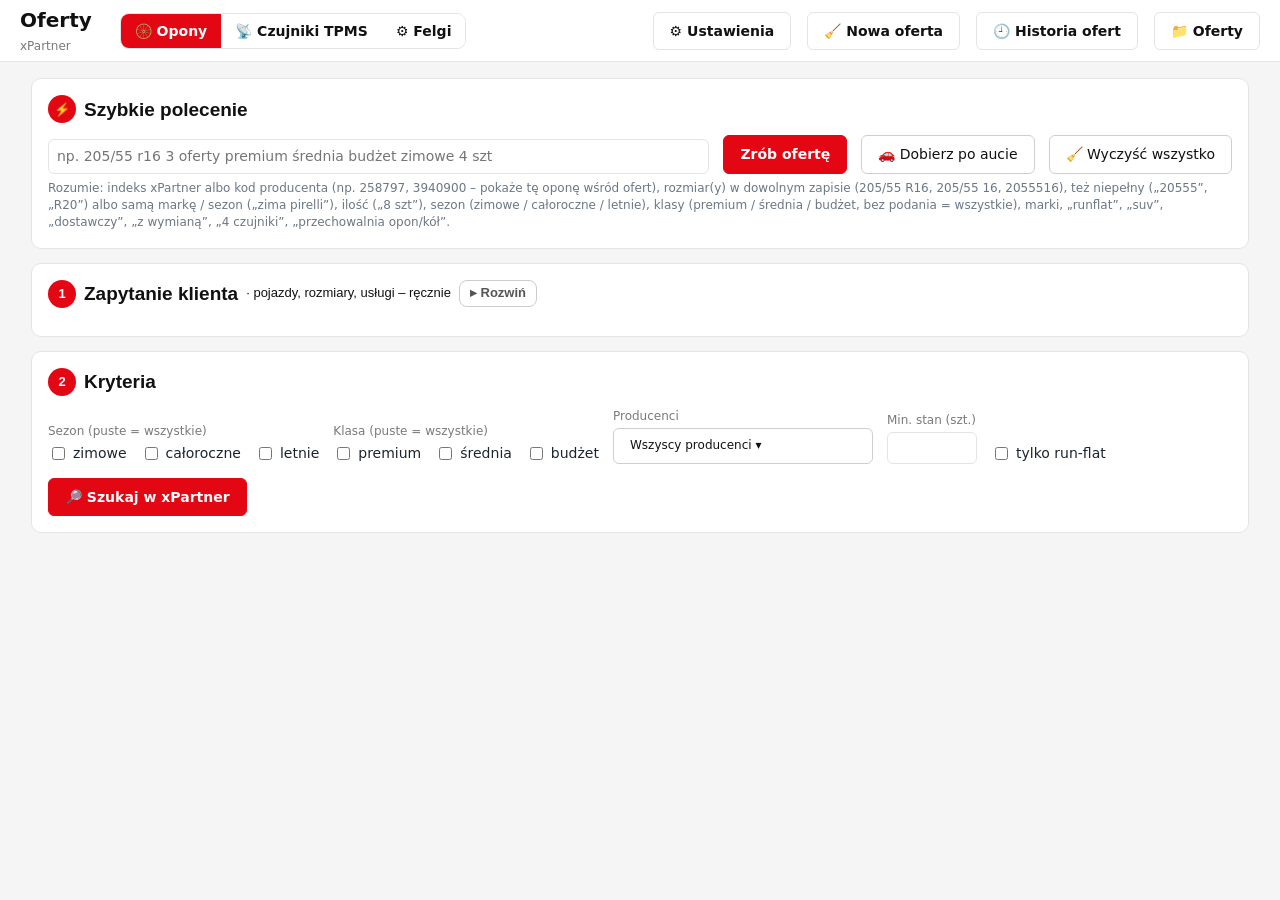
==== commit 0f3495b5: "Uprawnienia ofert: osobno opony, felgi i czujniki TPMS; zakładka „Oferty” – 1.2.25 - cloud.MODULES: " ====
--- a/app/oferty/index.html
+++ b/app/oferty/index.html
@@ -116,7 +116,7 @@
 .szuk td{background:#dbeafe!important;font-weight:600}
 .ban48{background:#fef3c7;border:1px solid #fcd34d;color:#78350f;border-radius:10px;padding:8px 12px;font-size:13px;margin-bottom:10px}
 </style></head><body><button id="kFab" onclick="openKosz()" style="display:none"></button><div id="kToast"></div>
-<header><div><h1>Oferty opon</h1><span class="v">xPartner</span></div><div class="seg"><button id="segO" class="on" onclick="widok('o')">🛞 Opony</button><button id="segT" onclick="widok('t')">📡 Czujniki TPMS</button><button id="segF" onclick="widok('f')">⚙️ Felgi</button></div><span class="sp"></span>
+<header><div><h1>Oferty</h1><span class="v">xPartner</span></div><div class="seg"><button id="segO" class="on" onclick="widok('o')">🛞 Opony</button><button id="segT" onclick="widok('t')">📡 Czujniki TPMS</button><button id="segF" onclick="widok('f')">⚙️ Felgi</button></div><span class="sp"></span>
 <button onclick="openCfg()">⚙ Ustawienia</button><button onclick="clearAll()" title="Czyści zapytanie, pojazdy, kryteria i ofertę">🧹 Nowa oferta</button><button onclick="openHist()">🕘 Historia ofert <span id="hBadge" class="hb" style="display:none"></span></button><button id="bZam" onclick="openZam()" style="display:none">📦 Zamówienia</button><button id="bKosz" onclick="openKosz()" style="display:none">🛒 Koszyk <span id="kBadge" class="hb" style="display:none"></span></button><button onclick="api('/api/open')">📁 Oferty</button></header><div class="topbar"></div>
 <main id="mainO">
 <div class="card"><h2><span class="n">⚡</span>Szybkie polecenie</h2>
@@ -204,7 +204,7 @@
 <div class="tf" style="margin-bottom:10px"><label>Klient<input id="fo_kl" placeholder="nazwa / telefon" onchange="fLiczD()"></label></div><div id="fOfAuto"></div>
 <div class="fdod">
 <div><b>🛞 Opony do kompletu</b> <span class="muted">wspólne dla wszystkich felg</span><div id="fo_opW" class="fsel"></div><button class="sec" onclick="fWybierzOpony()">🔎 Wybierz / zmień opony</button></div>
-<div><b>📡 Czujniki TPMS</b> <span class="muted">część z xPartner</span><div id="fo_czW" class="fsel"></div><button class="sec" onclick="fWybierzCzujniki()">🔎 Wybierz czujniki</button></div>
+<div class="tylkoTpms"><b>📡 Czujniki TPMS</b> <span class="muted">część z xPartner</span><div id="fo_czW" class="fsel"></div><button class="sec" onclick="fWybierzCzujniki()">🔎 Wybierz czujniki</button></div>
 </div>
 <div id="fEdit" class="edit" style="margin-top:12px"></div><div id="fBlad"></div><div id="fSum"></div>
 <div id="fUl" style="margin:10px 0"></div><div id="fKz" class="kz" style="display:none"></div>
@@ -279,7 +279,7 @@
 <div class="row" style="margin-top:12px;justify-content:flex-end"><button class="sec" onclick="adlg.close()">Zamknij</button></div></dialog>
 <dialog id="dlg"><h2>Ustawienia</h2>
 <p style="font-size:12px;color:#6b7785;margin-top:0" id="c_info">Ustawienia zapisują się na Twoim koncie (w bazie). Login API xPartner wpisuje administrator w zakładce UŻYTKOWNICY.</p>
-<div class="ctabs"><button type="button" class="sec" data-t="og" onclick="cTab(this)">Ogólne</button><button type="button" class="sec" data-t="op" onclick="cTab(this)">Oferty opon</button><button type="button" class="sec" data-t="fe" onclick="cTab(this)">Felgi</button><button type="button" class="sec" data-t="ko" onclick="cTab(this)">Koszyk i zamówienia</button><button type="button" class="sec" data-t="pdf" onclick="cTab(this)">PDF i oddziały</button></div>
+<div class="ctabs"><button type="button" class="sec" data-t="og" onclick="cTab(this)">Ogólne</button><button type="button" class="sec" data-t="op" onclick="cTab(this)">Opony</button><button type="button" class="sec" data-t="fe" onclick="cTab(this)">Felgi</button><button type="button" class="sec" data-t="ko" onclick="cTab(this)">Koszyk i zamówienia</button><button type="button" class="sec" data-t="pdf" onclick="cTab(this)">PDF i oddziały</button></div>
 <div class="cpane grid2" data-t="og">
 <label>VAT %<input id="c_vat_proc" type="number"></label><label>Kół na auto (domyślna ilość)<input id="c_kola_na_auto" type="number" min="1" max="40"></label>
 <label>Ważność oferty (dni)<input id="c_waznosc_dni" type="number" min="1" max="90"></label>
@@ -328,7 +328,7 @@
 <label>Felgi DEMO (z demontażu)<select id="c_felgi_demo"><option value="pokaz">pokazuj</option><option value="ukryj">ukrywaj (chyba że wpiszesz „demo”)</option></select></label>
 <label>Kafelków na stronę<input id="c_felgi_na_stronie" type="number" min="4" max="200"></label>
 <label>Min. stan (domyślnie w filtrze)<input id="c_felgi_min_stan" type="number" min="0"></label>
-<div class="cinfo" style="grid-column:1/3">Montaż, obsługa TPMS i przechowalnia w ofercie felg – z cennika w zakładce <b>Oferty opon</b>.</div>
+<div class="cinfo" style="grid-column:1/3">Montaż, obsługa TPMS i przechowalnia w ofercie felg – z cennika w zakładce <b>Opony</b>.</div>
 </div>
 <div class="cpane grid2" data-t="ko">
 <label>Dostawa z magazynu Bydgoszcz<input id="c_bydgoszcz_dostawa" maxlength="30" placeholder="ok. 48 h"></label>
@@ -590,7 +590,9 @@
  for(const k of Object.keys(o))if(!Object.values(o[k]).some(Boolean))delete o[k];return o}
 let ODDZ_ZAP='';   // stan pól oddziałów po wczytaniu – dolne „Zapisz” zapisuje je tylko, gdy coś zmieniono
 async function saveOddz(){try{await api('/api/oddzialy',{oddzialy:oddzDane()});await loadCfg();drawOddz();msg('#cMsg','Zapisano dane oddziałów.')}catch(e){msg('#cMsg',e.message,1)}}
-async function loadCfg(){CFG=await api('/api/cfg');PER=Math.max(5,+CFG.wynikow_na_strone||20);$('#bZam').style.display=CFG.zamowienia?'':'none';$('#bKosz').style.display=CFG.zamawianie?'':'none';kBadge();try{$('#wzor').textContent=CFG.narzut_tryb==='kwota'?'cena oferty = zakup brutto + '+(CFG.progi||[]).map(p=>(p.do==null?'powyżej':'do '+p.do+' zł')+': '+p.kwota+' zł').join(', '):'cena oferty = zakup netto + marża '+CFG.marza_proc+'% + VAT'}catch(e){}$('#minstan').value=CFG.min_stan;if(!CFG.login)msg('#qMsg','Twoje konto nie ma jeszcze loginu API xPartner – poproś administratora o wpisanie go (UŻYTKOWNICY → konto → xPartner).',1)}
+async function loadCfg(){CFG=await api('/api/cfg');PER=Math.max(5,+CFG.wynikow_na_strone||20);
+ $('#segF').style.display=CFG.mod_felgi===false?'none':'';$('#segT').style.display=CFG.mod_tpms===false?'none':'';
+ document.querySelectorAll('.tylkoTpms').forEach(e=>e.style.display=CFG.mod_tpms===false?'none':'');$('#bZam').style.display=CFG.zamowienia?'':'none';$('#bKosz').style.display=CFG.zamawianie?'':'none';kBadge();try{$('#wzor').textContent=CFG.narzut_tryb==='kwota'?'cena oferty = zakup brutto + '+(CFG.progi||[]).map(p=>(p.do==null?'powyżej':'do '+p.do+' zł')+': '+p.kwota+' zł').join(', '):'cena oferty = zakup netto + marża '+CFG.marza_proc+'% + VAT'}catch(e){}$('#minstan').value=CFG.min_stan;if(!CFG.login)msg('#qMsg','Twoje konto nie ma jeszcze loginu API xPartner – poproś administratora o wpisanie go (UŻYTKOWNICY → konto → xPartner).',1)}
 setTimeout(badgeStart,1500);
 let WT={},WCUR='wymiana_kolo';
 function readW(){WT[WCUR]=Object.fromEntries([...document.querySelectorAll('#c_wym input')].filter(i=>i.value!=='').map(i=>[i.dataset.d,+i.value]))}
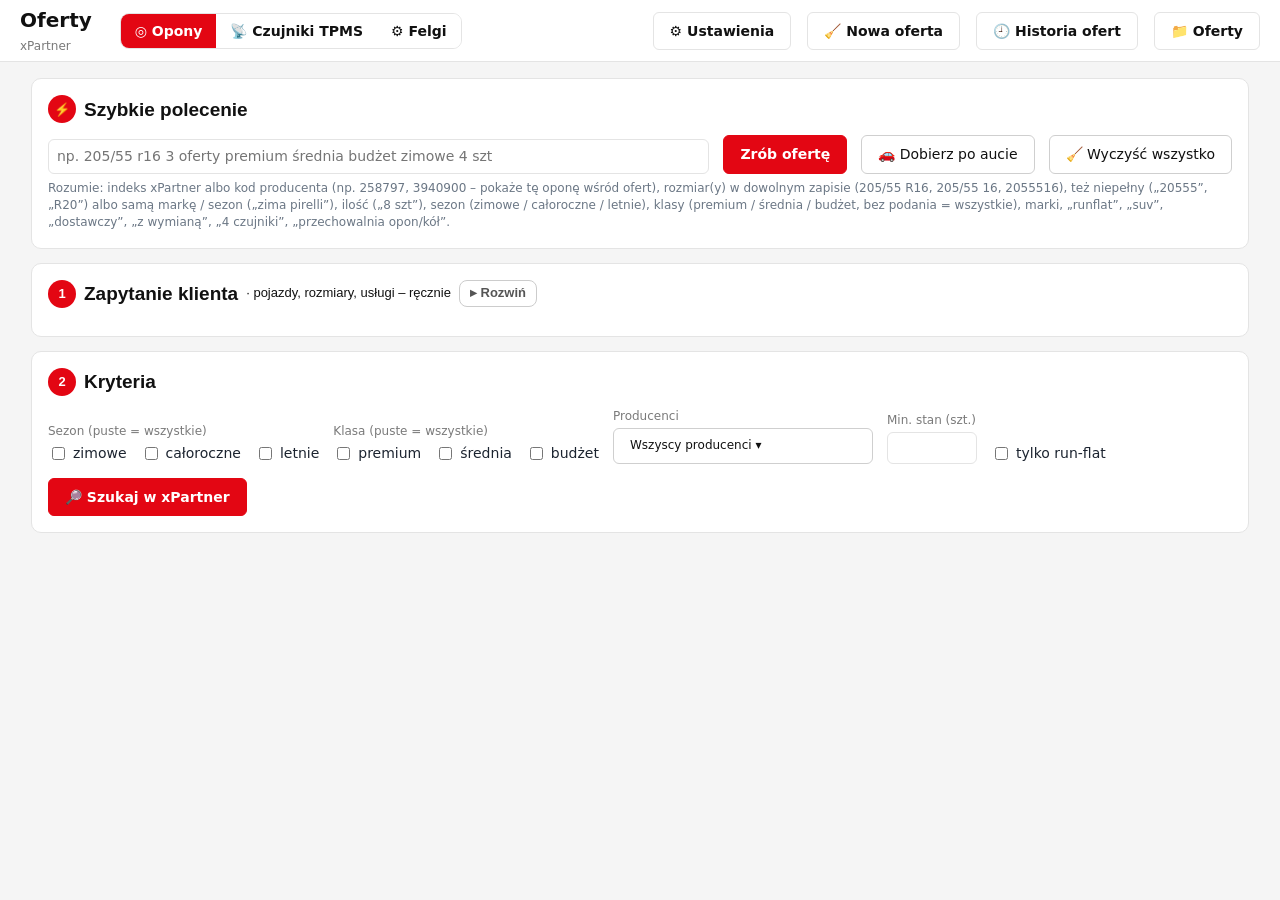
==== commit 11ab49ea: "Oferty: nagłówek bez ściskania przycisków, ikona opony na Windows 10 – 1.2.26 Co-Authored-By: Claude" ====
--- a/app/oferty/index.html
+++ b/app/oferty/index.html
@@ -4,7 +4,7 @@
 <style>
 :root{--navy:#141414;--red:#E30613;--red2:#B8050F;--bg:#F5F5F5;--card:#fff;--line:#E4E4E4;--muted:#7A7A7A;--ok:#1E7D32;--warn:#8A5A00}
 *{box-sizing:border-box}body{margin:0;font:14px/1.45 Poppins,"Segoe UI",system-ui,sans-serif;background:var(--bg);color:#313131}
-header{background:#fff;border-bottom:1px solid var(--line);padding:6px 20px;display:flex;align-items:center;gap:16px}
+header{background:#fff;border-bottom:1px solid var(--line);padding:6px 20px;display:flex;align-items:center;gap:10px 16px;flex-wrap:wrap}
 header img{height:40px}.brand{font-family:Saira,"Segoe UI",sans-serif;font-weight:800;font-style:italic;color:var(--red);font-size:26px}
 header h1{font-size:20px;margin:0;color:#111;font-weight:600}header .v{color:var(--muted);font-size:12px}header .sp{flex:1}
 header button{background:#fff;border:1px solid var(--line);color:#111}header button:hover{background:#EFEFEF}
@@ -21,7 +21,7 @@
 .kin{background:#15803d!important;border-color:#15803d!important;color:#fff!important;font-weight:600}tr.wk td{background:#f0fdf4}
 #kFab{position:fixed;top:14px;right:18px;z-index:50;background:#E30613;color:#fff;border:0;border-radius:22px;padding:9px 16px;font-weight:700;box-shadow:0 6px 18px #e3061355;cursor:pointer}
 #kToast{position:fixed;left:50%;bottom:22px;transform:translateX(-50%);z-index:60;background:#111;color:#fff;border-radius:10px;padding:10px 16px;font-size:13px;box-shadow:0 6px 20px #0004;display:none;gap:14px;align-items:center}#kToast b{color:#86efac}#kToast a{color:#fff;text-decoration:underline;cursor:pointer}
-.seg{display:flex;border:1px solid var(--line);border-radius:9px;overflow:hidden;margin-left:12px}.seg button{border:0;border-radius:0;background:#fff;color:#111;padding:7px 14px;font-weight:600}.seg button.on{background:var(--red);color:#fff}
+.seg{display:flex;flex-shrink:0;border:1px solid var(--line);border-radius:9px;overflow:hidden;margin-left:12px}.seg button{border:0;border-radius:0;background:#fff;color:#111;padding:7px 14px;font-weight:600;white-space:nowrap}.seg button.on{background:var(--red);color:#fff}
 .tf{display:flex;gap:12px;flex-wrap:wrap;align-items:flex-end}.tf label{display:flex;flex-direction:column;gap:4px;font-size:12px;color:#666}.tf select,.tf input{width:auto}
 .tg{display:inline-block;font-size:11px;padding:2px 7px;border-radius:10px;font-weight:600;white-space:nowrap}.tg.oe{background:#eef2ff;color:#3730a3}.tg.zam{background:#fff7ed;color:#9a3412}.tg.uni{background:#ecfdf5;color:#047857}.tg.nar{background:#f4f4f5;color:#52525b}.tg.demo{background:#fef3c7;color:#92400e}
 tr.tgr td{background:#fafafa;font-weight:600;font-size:12px;color:#555}
@@ -108,6 +108,7 @@
 .aoe{background:#dcfce7;color:#166534;border-radius:6px;padding:1px 7px;font-size:11px;font-weight:700}.azm{background:#e0e7ff;color:#3730a3;border-radius:6px;padding:1px 7px;font-size:11px;font-weight:700}
 .fauto{background:#eef6ff;border:1px solid #bfdbfe;border-radius:10px;padding:8px 12px;margin-top:10px;font-size:13px;display:flex;gap:10px;align-items:center;flex-wrap:wrap}
 .foc{display:inline-block;border-radius:6px;padding:2px 7px;font-size:11px;font-weight:700;margin-top:4px}.foc.ok{background:#dcfce7;color:#166534}.foc.zm{background:#e0e7ff;color:#3730a3}.foc.uw{background:#fef3c7;color:#92400e}.foc.nie{background:#fde8e8;color:#b00012}
+.bezCen .cenaEd{display:none!important}.cenaInfo{display:none;font-size:12px;color:#92400e}.bezCen .cenaInfo{display:block}
 .kban{background:#fef3c7;border:1px solid #fcd34d;color:#78350f;border-radius:10px;padding:10px 14px;margin:0 0 14px;display:flex;gap:12px;align-items:center;flex-wrap:wrap}
 .fpick{max-height:220px;overflow:auto;margin-top:6px;font-size:12px}.fpick div{display:flex;justify-content:space-between;gap:8px;padding:4px 6px;border-bottom:1px solid #f1f1f1;cursor:pointer}.fpick div:hover{background:#fef2f2}.fpick div.on{background:#fee2e2;font-weight:700}
 @media(max-width:1000px){.fdod{grid-template-columns:1fr}}
@@ -116,11 +117,11 @@
 .szuk td{background:#dbeafe!important;font-weight:600}
 .ban48{background:#fef3c7;border:1px solid #fcd34d;color:#78350f;border-radius:10px;padding:8px 12px;font-size:13px;margin-bottom:10px}
 </style></head><body><button id="kFab" onclick="openKosz()" style="display:none"></button><div id="kToast"></div>
-<header><div><h1>Oferty</h1><span class="v">xPartner</span></div><div class="seg"><button id="segO" class="on" onclick="widok('o')">🛞 Opony</button><button id="segT" onclick="widok('t')">📡 Czujniki TPMS</button><button id="segF" onclick="widok('f')">⚙️ Felgi</button></div><span class="sp"></span>
+<header><div><h1>Oferty</h1><span class="v">xPartner</span></div><div class="seg"><button id="segO" class="on" onclick="widok('o')">◎ Opony</button><button id="segT" onclick="widok('t')">📡 Czujniki TPMS</button><button id="segF" onclick="widok('f')">⚙️ Felgi</button></div><span class="sp"></span>
 <button onclick="openCfg()">⚙ Ustawienia</button><button onclick="clearAll()" title="Czyści zapytanie, pojazdy, kryteria i ofertę">🧹 Nowa oferta</button><button onclick="openHist()">🕘 Historia ofert <span id="hBadge" class="hb" style="display:none"></span></button><button id="bZam" onclick="openZam()" style="display:none">📦 Zamówienia</button><button id="bKosz" onclick="openKosz()" style="display:none">🛒 Koszyk <span id="kBadge" class="hb" style="display:none"></span></button><button onclick="api('/api/open')">📁 Oferty</button></header><div class="topbar"></div>
 <main id="mainO">
 <div class="card"><h2><span class="n">⚡</span>Szybkie polecenie</h2>
-<div class="row"><input id="quick" style="flex:1;min-width:300px" placeholder="np. 205/55 r16 3 oferty premium średnia budżet zimowe 4 szt" onkeydown="if(event.key==='Enter')quick()"><button onclick="quick()" id="bQ">Zrób ofertę</button><button class="sec" onclick="aOtworz('o')" title="Marka, model, rok, wersja → rozmiary fabryczne i zamienniki">🚗 Dobierz po aucie</button><button class="sec" onclick="clearAll()" title="Czyści polecenie, zapytanie klienta, wyniki, zaznaczenia i ofertę">🧹 Wyczyść wszystko</button></div>
+<div class="row"><input id="quick" style="flex:1;min-width:300px" placeholder="np. 205/55 r16 3 oferty premium średnia budżet zimowe 4 szt" onkeydown="if(event.key==='Enter')quick()"><button onclick="quick()" id="bQ">Zrób ofertę</button><button class="sec tylkoDobor" onclick="aOtworz('o')" title="Marka, model, rok, wersja → rozmiary fabryczne i zamienniki">🚗 Dobierz po aucie</button><button class="sec" onclick="clearAll()" title="Czyści polecenie, zapytanie klienta, wyniki, zaznaczenia i ofertę">🧹 Wyczyść wszystko</button></div>
 <div style="font-size:12px;color:#6b7785;margin-top:6px">Rozumie: indeks xPartner albo kod producenta (np. 258797, 3940900 – pokaże tę oponę wśród ofert), rozmiar(y) w dowolnym zapisie (205/55 R16, 205/55 16, 2055516), też niepełny („20555”, „R20”) albo samą markę / sezon („zima pirelli”), ilość („8 szt”), sezon (zimowe / całoroczne / letnie), klasy (premium / średnia / budżet, bez podania = wszystkie), marki, „runflat”, „suv”, „dostawczy”, „z wymianą”, „4 czujniki”, „przechowalnia opon/kół”.</div><div id="qMsg"></div></div>
 <div class="card"><h2 class="tog" onclick="zapTog()"><span class="n">1</span>Zapytanie klienta <span class="muted" style="font-size:13px;font-weight:400">· pojazdy, rozmiary, usługi – ręcznie</span><span class="chev" id="zapChev">▸ Rozwiń</span></h2>
 <div id="zapBody" style="display:none">
@@ -186,7 +187,7 @@
 </main>
 <main id="mainF" style="display:none">
 <div class="card"><h2><span class="n">⚡</span>Szybkie polecenie – felgi</h2>
-<div style="display:flex;gap:10px"><input id="fq" placeholder="np. 5x112 R17 ET46 · alu 7x17 5x114.3 · stalowe peugeot 4x108 16 · 190362" onkeydown="if(event.key==='Enter')fSzukaj()" style="flex:1"><button id="fB" onclick="fSzukaj()">🔎 Szukaj felg</button><button class="sec" onclick="aOtworz('f')" title="Marka, model, rok, wersja → rozmiary, rozstaw, ET i ocena felg">🚗 Dobierz po aucie</button><button class="sec" onclick="fWyczyscWszystko()" title="Czyści polecenie, auto, wyniki, wybrane felgi, opony, czujniki i ofertę">🧹 Wyczyść wszystko</button></div>
+<div style="display:flex;gap:10px"><input id="fq" placeholder="np. 5x112 R17 ET46 · alu 7x17 5x114.3 · stalowe peugeot 4x108 16 · 190362" onkeydown="if(event.key==='Enter')fSzukaj()" style="flex:1"><button id="fB" onclick="fSzukaj()">🔎 Szukaj felg</button><button class="sec tylkoDobor" onclick="aOtworz('f')" title="Marka, model, rok, wersja → rozmiary, rozstaw, ET i ocena felg">🚗 Dobierz po aucie</button><button class="sec" onclick="fWyczyscWszystko()" title="Czyści polecenie, auto, wyniki, wybrane felgi, opony, czujniki i ofertę">🧹 Wyczyść wszystko</button></div>
 <div id="fAuto" style="display:none" class="fauto"></div>
 <div style="font-size:12px;color:#6b7785;margin-top:6px">Rozumie: rozstaw śrub („5x112”), średnicę („R17”), szerokość („7x17”, „6.5J16”), ET („ET46”, „ET32/65.1”), otwór centralny („57.1”), „stalowe” / „alu”, markę auta („peugeot”) albo felgi („diewe neve”), indeks xPartner, ilość („4 szt”), „bez demo”.</div><div id="fMsg"></div></div>
 <div class="card" id="fFilt" style="display:none"><h2><span class="n">⚙</span>Filtry <span id="fIle" class="muted" style="font-size:13px;font-weight:400"></span></h2>
@@ -203,7 +204,7 @@
 <div class="row" style="margin-top:4px;justify-content:flex-end;align-items:center;gap:10px"><span id="fuwMsg" class="muted" style="font-size:12px"></span><button class="sec" onclick="fZapiszUw()">Zapisz uwagi</button></div></div>
 <div class="tf" style="margin-bottom:10px"><label>Klient<input id="fo_kl" placeholder="nazwa / telefon" onchange="fLiczD()"></label></div><div id="fOfAuto"></div>
 <div class="fdod">
-<div><b>🛞 Opony do kompletu</b> <span class="muted">wspólne dla wszystkich felg</span><div id="fo_opW" class="fsel"></div><button class="sec" onclick="fWybierzOpony()">🔎 Wybierz / zmień opony</button></div>
+<div><b>◎ Opony do kompletu</b> <span class="muted">wspólne dla wszystkich felg</span><div id="fo_opW" class="fsel"></div><button class="sec" onclick="fWybierzOpony()">🔎 Wybierz / zmień opony</button></div>
 <div class="tylkoTpms"><b>📡 Czujniki TPMS</b> <span class="muted">część z xPartner</span><div id="fo_czW" class="fsel"></div><button class="sec" onclick="fWybierzCzujniki()">🔎 Wybierz czujniki</button></div>
 </div>
 <div id="fEdit" class="edit" style="margin-top:12px"></div><div id="fBlad"></div><div id="fSum"></div>
@@ -444,7 +445,7 @@
 function drawHist(){const k=$('#hk')?$('#hk').value:'',st=$('#hs')?$('#hs').value:'',wielu=HADM||new Set(HL.map(h=>h.owner)).size>1;const L=HL.filter(h=>(!k||(k==='__me'?h.owner===ME:h.kto===k))&&(!st||(st==='oddzwon'?h.oddzwon:h.status===st)));
  let sum='';{const by={};for(const h of L){const o=by[h.kto]??={n:0,kl:new Set(),wart:0,mod:{},wys:0,prz:0};o.n++;if(h.status!=='nowa')o.wys++;if(h.status==='przyjeta'||h.status==='zamowiona')o.prz++;if(h.klient)o.kl.add(h.klient);o.wart+=h.razem||0;for(const w of h.warianty)for(const m of(w.modele||'').split(', ').filter(Boolean))o.mod[m]=(o.mod[m]||0)+1}
   sum='<div class="t" style="margin:4px 0">Podsumowanie (wg aktualnego wyszukiwania)</div><table style="margin-bottom:14px"><tr><th>Kto</th><th class="num">Ofert</th><th class="num">Klientów</th><th class="num">Wartość ofert</th><th class="num" title="przyjęte + zamówione / wysłane (wszystkie poza „Nowa”)">Przyjęte</th><th>Najczęściej proponowane</th></tr>'+Object.entries(by).sort((a,b)=>b[1].n-a[1].n).map(([o,v])=>`<tr><td><b>${esc(o)}</b></td><td class="num">${v.n}</td><td class="num">${v.kl.size}</td><td class="num">${zl(v.wart)}</td><td class="num">${v.wys?`<b>${Math.round(100*v.prz/v.wys)}%</b> (${v.prz}/${v.wys})`:'—'}</td><td>${esc(Object.entries(v.mod).sort((a,b)=>b[1]-a[1]).slice(0,3).map(x=>x[0]+' ('+x[1]+')').join(', '))}</td></tr>`).join('')+'</table>'}
- $('#hl').innerHTML=sum+(L.length?'<table><tr><th>Data</th>'+(wielu?'<th>Kto</th>':'')+'<th>Klient</th><th>Pojazdy / rozmiary</th><th>Warianty</th><th>Status</th><th></th></tr>'+L.map(h=>`<tr><td style="white-space:nowrap">${esc(h.data)}</td>${wielu?`<td>${esc(h.kto)}</td>`:''}<td><b>${esc(h.klient||'—')}</b></td><td>${h.typ==='felgi'?'<span class="tag" style="background:#fde8e8;color:#b00012;font-weight:700">🛞 felgi</span> ':''}${esc(h.pojazdy)}</td><td>${h.warianty.map(w=>`${esc(w.modele||w.wariant)} – <b>${zl(w.razem)}</b>`).join('<br>')}${h.uwagi?`<br><span class="uwh" title="${esc(h.uwagi)}">📝 ${esc(h.uwagi.length>90?h.uwagi.slice(0,90)+'…':h.uwagi)}</span>`:''}</td>
+ $('#hl').innerHTML=sum+(L.length?'<table><tr><th>Data</th>'+(wielu?'<th>Kto</th>':'')+'<th>Klient</th><th>Pojazdy / rozmiary</th><th>Warianty</th><th>Status</th><th></th></tr>'+L.map(h=>`<tr><td style="white-space:nowrap">${esc(h.data)}</td>${wielu?`<td>${esc(h.kto)}</td>`:''}<td><b>${esc(h.klient||'—')}</b></td><td>${h.typ==='felgi'?'<span class="tag" style="background:#fde8e8;color:#b00012;font-weight:700">◎ felgi</span> ':''}${esc(h.pojazdy)}</td><td>${h.warianty.map(w=>`${esc(w.modele||w.wariant)} – <b>${zl(w.razem)}</b>`).join('<br>')}${h.uwagi?`<br><span class="uwh" title="${esc(h.uwagi)}">📝 ${esc(h.uwagi.length>90?h.uwagi.slice(0,90)+'…':h.uwagi)}</span>`:''}</td>
  <td style="white-space:nowrap">${true?`<select data-oid="${esc(h.oid)}" data-own="${esc(h.owner)}" onchange="setStatus(this.dataset.oid,this.value,this,this.dataset.own)" style="width:auto;font-size:12px">${Object.entries(STATUSY).map(([s,n])=>`<option value="${s}" ${h.status===s?'selected':''}>${n}</option>`).join('')}</select>`:`<span class="sx ${esc(h.status)}">${esc(STATUSY[h.status]||h.status)}</span>`}
  ${h.oddzwon?'<div class="sx" style="background:#fff3cd;color:#7a5900;margin-top:4px">📞 oddzwoń – brak odpowiedzi 2 dni</div>':''}</td>
  <td style="white-space:nowrap"><button onclick="restoreHist(${h.id})">Otwórz i odśwież</button>${CFG.zamawianie?` <button onclick="restoreHist(${h.id}).then(()=>{const k=$('#fKz').offsetParent?$('#fKz'):$('#kz');if(k.style.display!=='none')k.scrollIntoView({behavior:'smooth',block:'center'})})">🛒 Zamów</button>`:''} </td></tr>`).join('')+'</table>':'<p>Brak zapisanych ofert.</p>')}
@@ -531,12 +532,12 @@
 function setW(k,v){v=String(v).replace(',','.').trim();if(v===''||+v<0||isNaN(+v))delete CENYW[k];else CENYW[k]=Math.ceil(+v);reoffer()}
 function setC(id,v){v=String(v).replace(',','.').trim();if(v===''||+v<=0)delete CENY[id];else CENY[id]=Math.ceil(+v);reoffer()}
 function drawEdit(){const rows=[...document.querySelectorAll('#veh tbody tr')].filter(t=>t.querySelector('.roz').value.trim());
- const top=`<div class="t">Warunki tej oferty</div><div class="r" style="border-top:none"><label><input type="checkbox" ${OSOBNO?'checked':''} onchange="OSOBNO=this.checked;reoffer()">Osobna oferta dla każdego pojazdu / rozmiaru</label><label>Rabat na opony % <input type="number" step="0.5" min="0" max="${CFG.rabat_max_opony??90}" placeholder="0" value="${esc(ORABAT)}" onchange="setO('r',this.value)"></label><label>Rabat na wymianę % <input type="number" step="1" min="0" max="${CFG.rabat_max_wym??100}" placeholder="0" value="${esc(ORABW)}" onchange="setO('w',this.value)"></label></div>
- <div class="t" style="margin-top:8px">Ceny opon w ofercie (brutto/szt.) – wpisz własną, aby nadpisać; puste = wyliczona</div>`+
+ const top=`<div class="t">Warunki tej oferty</div><div class="r" style="border-top:none"><label><input type="checkbox" ${OSOBNO?'checked':''} onchange="OSOBNO=this.checked;reoffer()">Osobna oferta dla każdego pojazdu / rozmiaru</label><label class="cenaEd">Rabat na opony % <input type="number" step="0.5" min="0" max="${CFG.rabat_max_opony??90}" placeholder="0" value="${esc(ORABAT)}" onchange="setO('r',this.value)"></label><label class="cenaEd">Rabat na wymianę % <input type="number" step="1" min="0" max="${CFG.rabat_max_wym??100}" placeholder="0" value="${esc(ORABW)}" onchange="setO('w',this.value)"></label></div>
+ <div class="t" style="margin-top:8px">Ceny opon w ofercie (brutto/szt.) – wpisz własną, aby nadpisać; puste = wyliczona</div><div class="cenaInfo">Ceny i rabaty ustala program – zmiana cen wymaga uprawnienia „Oferty – własne ceny i rabaty” (administrator).</div>`+
  ULS.map(u=>`<div class="r"><b style="min-width:380px">${esc(u.nazwa)}</b><span class="tag buy">zakup ${zl(u.zakup)}</span><span class="tag">wyliczona ${zl(u.auto)}</span>
- <label>Cena <input class="pr-in ${u.recznie?'man':''}" type="number" min="1" step="1" placeholder="${u.auto}" value="${u.recznie?u.cena:''}" onchange="setC(${u.id},this.value)"> zł</label>${u.recznie?`<button class="sec" style="padding:2px 10px" onclick="setC(${u.id},'')">↺ przywróć</button>`:''}${CFG.ponizej_zakupu!==false&&u.cena<u.zakup?'<span class="tag buy" style="background:#fde8e8;color:#b00012">⚠ poniżej ceny zakupu</span>':''}</div>`).join('');
+ <label class="cenaEd">Cena <input class="pr-in ${u.recznie?'man':''}" type="number" min="1" step="1" placeholder="${u.auto}" value="${u.recznie?u.cena:''}" onchange="setC(${u.id},this.value)"> zł</label>${u.recznie?`<button class="sec cenaEd" style="padding:2px 10px" onclick="setC(${u.id},'')">↺ przywróć</button>`:''}${CFG.ponizej_zakupu!==false&&u.cena<u.zakup?'<span class="tag buy" style="background:#fde8e8;color:#b00012">⚠ poniżej ceny zakupu</span>':''}</div>`).join('');
  const wy=WYMS.length?'<div class="t" style="margin-top:8px">Ceny wymiany (brutto za 1 koło) – wpisz własną, aby nadpisać; puste = z cennika'+(+ORABW?' minus rabat':'')+'</div>'+WYMS.map(w=>`<div class="r"><b style="min-width:380px">${esc(w.opis)}</b><span class="tag">cennik ${zl(w.cennik)}</span>${+ORABW?`<span class="tag">po rabacie ${zl(w.auto)}</span>`:''}
- <label>Cena <input class="pr-in ${w.recznie?'man':''}" type="number" min="0" step="1" placeholder="${w.auto}" value="${w.recznie?w.cena:''}" data-k="${esc(w.klucz)}" onchange="setW(this.dataset.k,this.value)"> zł</label>${w.recznie?`<button class="sec" style="padding:2px 10px" data-k="${esc(w.klucz)}" onclick="setW(this.dataset.k,'')">↺ przywróć</button>`:''}</div>`).join(''):'';
+ <label class="cenaEd">Cena <input class="pr-in ${w.recznie?'man':''}" type="number" min="0" step="1" placeholder="${w.auto}" value="${w.recznie?w.cena:''}" data-k="${esc(w.klucz)}" onchange="setW(this.dataset.k,this.value)"> zł</label>${w.recznie?`<button class="sec cenaEd" style="padding:2px 10px" data-k="${esc(w.klucz)}" onclick="setW(this.dataset.k,'')">↺ przywróć</button>`:''}</div>`).join(''):'';
  $('#edit').innerHTML=top+wy+'<div class="t" style="margin-top:8px">Ilość i usługi – zmiana od razu przelicza ofertę</div>'+rows.map((t,i)=>{const q=c=>t.querySelector(c);const nm=[q('.poj').value,q('.rej').value].filter(Boolean).join(' ')||('Pojazd '+(i+1));const pr=q('.pr').value;
   return `<div class="r"><b>${esc(nm)} <span class="tag">${esc(q('.roz').value)}</span></b>
   <label>Ilość opon <input type="number" min="0" max="20" value="${+q('.il').value||0}" onchange="setV(${i},'.il',this.value)"></label>
@@ -591,7 +592,7 @@
 let ODDZ_ZAP='';   // stan pól oddziałów po wczytaniu – dolne „Zapisz” zapisuje je tylko, gdy coś zmieniono
 async function saveOddz(){try{await api('/api/oddzialy',{oddzialy:oddzDane()});await loadCfg();drawOddz();msg('#cMsg','Zapisano dane oddziałów.')}catch(e){msg('#cMsg',e.message,1)}}
 async function loadCfg(){CFG=await api('/api/cfg');PER=Math.max(5,+CFG.wynikow_na_strone||20);
- $('#segF').style.display=CFG.mod_felgi===false?'none':'';$('#segT').style.display=CFG.mod_tpms===false?'none':'';
+ $('#segF').style.display=CFG.mod_felgi===false?'none':'';document.body.classList.toggle('bezCen',CFG.mod_ceny===false);document.querySelectorAll('.tylkoDobor').forEach(e=>e.style.display=CFG.mod_dobor===false?'none':'');$('#segT').style.display=CFG.mod_tpms===false?'none':'';
  document.querySelectorAll('.tylkoTpms').forEach(e=>e.style.display=CFG.mod_tpms===false?'none':'');$('#bZam').style.display=CFG.zamowienia?'':'none';$('#bKosz').style.display=CFG.zamawianie?'':'none';kBadge();try{$('#wzor').textContent=CFG.narzut_tryb==='kwota'?'cena oferty = zakup brutto + '+(CFG.progi||[]).map(p=>(p.do==null?'powyżej':'do '+p.do+' zł')+': '+p.kwota+' zł').join(', '):'cena oferty = zakup netto + marża '+CFG.marza_proc+'% + VAT'}catch(e){}$('#minstan').value=CFG.min_stan;if(!CFG.login)msg('#qMsg','Twoje konto nie ma jeszcze loginu API xPartner – poproś administratora o wpisanie go (UŻYTKOWNICY → konto → xPartner).',1)}
 setTimeout(badgeStart,1500);
 let WT={},WCUR='wymiana_kolo';
@@ -610,7 +611,7 @@
   const kol=p>=100?'#b00012':p>=80?'#d97706':'#16a34a',mx=Math.max(1,...(r.dni||[]).map(d=>d.n));
   b.innerHTML=`<div class="csek">Dobór po aucie – zużycie zapytań API (wheel-size, cała firma; doba liczona od 1:00 naszego czasu – czas UTC)</div>
   <div style="display:flex;align-items:center;gap:12px;flex-wrap:wrap"><b style="font-size:16px">Dziś: ${+r.dzis||0} z ${+r.limit||0}</b><div style="flex:1;min-width:200px;height:12px;background:#eee;border-radius:6px;overflow:hidden"><div style="width:${p}%;height:100%;background:${kol}"></div></div>
-  <label style="flex-direction:row;align-items:center;gap:6px">Dzienny limit <input id="wsLim" type="number" min="1" value="${+r.limit||300}" style="width:90px"></label><button type="button" class="sec" onclick="wsRaport(+$('#wsLim').value)">Zapisz limit</button></div>
+  <label style="flex-direction:row;align-items:center;gap:6px">Dzienny limit <input id="wsLim" type="number" min="1" value="${+r.limit||300}" style="width:90px"></label><button type="button" class="sec" onclick="+$('#wsLim').value>=1?wsRaport(+$('#wsLim').value):msg('#cMsg','Limit: co najmniej 1 zapytanie dziennie.',1)">Zapisz limit</button></div>
   <div style="display:grid;grid-template-columns:1fr 1fr;gap:12px;margin-top:8px;font-size:13px"><div><b>Dziś – kto</b>${(r.osoby||[]).map(o=>`<div style="display:flex;justify-content:space-between;border-bottom:1px solid #eee;padding:2px 0"><span>${esc(o.imie||o.email)}</span><b>${+o.n}</b></div>`).join('')||'<div class="muted">nikt jeszcze dziś nie dobierał</div>'}</div>
   <div><b>Ostatnie 7 dni</b>${(r.dni||[]).map(d=>`<div style="display:flex;align-items:center;gap:6px;padding:2px 0"><span style="width:84px">${esc(String(d.dzien).split('-').reverse().join('.'))}</span><div style="height:9px;background:#93c5fd;border-radius:4px;width:${Math.round(150*d.n/mx)}px"></div><b>${+d.n}</b></div>`).join('')||'<div class="muted">brak zapytań</div>'}</div></div>
   <div class="muted" style="font-size:12px;margin-top:4px">Przy 80% limitu pracownicy widzą ostrzeżenie, po limicie dobór po aucie czeka do następnego dnia. Plan Basic: wpisz 5000.</div>`}
@@ -765,7 +766,8 @@
   fRender(true);if(FWS.length){fWybDraw();if(FR){fSumDraw(FR)}}}}catch(e){msg('#fMsg',e.message,1)}finally{FZDJ_TRWA=false}}
 const fFoto=f=>(FZDJ[f.id]||[])[0]||f.foto||'';
 const FPH='<div class="ph">⚙️</div>';
-async function fSzukaj(){const b=$('#fB');b.disabled=true;if(!FWS.length){fNowa();fWybrane()}msg('#fMsg','Szukam…');try{const r=await api('/api/felgi',{q:$('#fq').value,auto:FAUTO});if(r.auto)FAUTO=aZSerwera(r.auto);fAutoDraw();if(r.ostrzezenie)setTimeout(()=>msg('#fMsg',r.ostrzezenie,1),0);FL=r.lista||[];FQ=r.q||{ilosc:4};$('#fWzor').textContent=r.wzor||('cena oferty = zakup netto + marża '+r.marza+'% + VAT');
+async function fSzukaj(){const b=$('#fB');b.disabled=true;if(!FWS.length){fNowa();fWybrane()}msg('#fMsg','Szukam…');try{const r=await api('/api/felgi',{q:$('#fq').value,auto:FAUTO});if(r.auto)FAUTO=aZSerwera(r.auto);fAutoDraw();if(FWS.length)fOfAutoDraw();
+ if(r.ostrzezenie)setTimeout(()=>{const m=$('#fMsg');m.insertAdjacentHTML('beforeend','<div class="msg e" style="margin-top:6px">'+esc(r.ostrzezenie)+'</div>')},0);FL=r.lista||[];FQ=r.q||{ilosc:4};$('#fWzor').textContent=r.wzor||('cena oferty = zakup netto + marża '+r.marza+'% + VAT');
  FPOK=fNaStr();$('#ff_stan').value=+CFG.felgi_min_stan||'';msg('#fMsg',(r.zrodlo||'')+(FL.length?'':' – nic nie znalazłem; zmień polecenie (np. sam rozstaw „5x112” albo „R17”).'),!FL.length);fOpcje();fRender();$('#fFilt').style.display=FL.length?'':'none';$('#fCard').style.display=FL.length?'':'none'}
  catch(e){msg('#fMsg',e.message,1)}finally{b.disabled=false}}
 function fOpcje(){const ust=(id,k,lab,sort)=>{const v=[...new Set(FL.map(f=>f[k]).filter(Boolean))].sort(sort||((a,b)=>parseFloat(a)-parseFloat(b)||String(a).localeCompare(b)));$(id).innerHTML=`<option value="">${lab}</option>`+v.map(x=>`<option>${esc(x)}</option>`).join('')};
@@ -825,12 +827,12 @@
  <label style="font-size:13px"><input type="checkbox" style="width:auto" ${FAUTOPDF?'checked':''} onchange="FAUTOPDF=this.checked;FPDF='';fLiczD()"> pokaż auto na PDF</label>
  <span class="muted" style="flex-basis:100%">Dla mechanika: ${esc([a.gwint,a.moment,a.wybrane&&a.wybrane.cisn?'ciśnienie '+String(a.wybrane.cisn).replace('.',',')+' bar':''].filter(Boolean).join(' · ')||'brak danych')}</span></div>`:''}
 function fEditDraw(r){fOfAutoDraw();const sel=(v,o)=>o.map(([k,t])=>`<option value="${k}" ${v===k?'selected':''}>${t}</option>`).join('');
- const top=`<div class="t">Warunki tej oferty</div><div class="r" style="border-top:none"><label>Rabat na felgi % <input type="number" step="0.5" min="0" max="${CFG.rabat_max_felgi??90}" placeholder="0" value="${esc(FRAB.f||'')}" onchange="fUst('rf',this.value)"></label>${FOP?`<label>Rabat na opony % <input type="number" step="0.5" min="0" max="${CFG.rabat_max_opony??90}" placeholder="0" value="${esc(FRAB.o||'')}" onchange="fUst('ro',this.value)"></label>`:''}<label>Rabat na montaż % <input type="number" step="1" min="0" max="${CFG.rabat_max_wym??100}" placeholder="0" value="${esc(FRAB.m||'')}" onchange="fUst('rm',this.value)"></label></div>
- <div class="t" style="margin-top:8px">Ceny w ofercie (brutto/szt.) – wpisz własną, aby nadpisać; puste = wyliczona</div>`+
+ const top=`<div class="t">Warunki tej oferty</div><div class="r" style="border-top:none"><label class="cenaEd">Rabat na felgi % <input type="number" step="0.5" min="0" max="${CFG.rabat_max_felgi??90}" placeholder="0" value="${esc(FRAB.f||'')}" onchange="fUst('rf',this.value)"></label>${FOP?`<label class="cenaEd">Rabat na opony % <input type="number" step="0.5" min="0" max="${CFG.rabat_max_opony??90}" placeholder="0" value="${esc(FRAB.o||'')}" onchange="fUst('ro',this.value)"></label>`:''}<label class="cenaEd">Rabat na montaż % <input type="number" step="1" min="0" max="${CFG.rabat_max_wym??100}" placeholder="0" value="${esc(FRAB.m||'')}" onchange="fUst('rm',this.value)"></label></div>
+ <div class="t" style="margin-top:8px">Ceny w ofercie (brutto/szt.) – wpisz własną, aby nadpisać; puste = wyliczona</div><div class="cenaInfo">Ceny i rabaty ustala program – zmiana cen wymaga uprawnienia „Oferty – własne ceny i rabaty” (administrator).</div>`+
  r.edycja.map(u=>`<div class="r"><b style="min-width:380px">${u.nr?`<span class="fnr">${u.nr}</span>`:''}${esc(u.nazwa)}</b>${u.zakup?`<span class="tag buy">zakup ${zl(u.zakup)}</span>`:''}<span class="tag">wyliczona ${zl(u.auto)}</span>
- <label>Cena <input class="pr-in ${u.recznie?'man':''}" type="number" min="1" step="1" placeholder="${u.auto}" value="${u.recznie?u.cena:''}" onchange="fSetC(${+u.id},this.value)"> zł</label>${u.recznie?`<button class="sec" style="padding:2px 10px" onclick="fSetC(${+u.id},'')">↺ przywróć</button>`:''}${CFG.ponizej_zakupu!==false&&u.zakup&&u.cena<u.zakup?'<span class="tag buy" style="background:#fde8e8;color:#b00012">⚠ poniżej ceny zakupu</span>':''}</div>`).join('');
+ <label class="cenaEd">Cena <input class="pr-in ${u.recznie?'man':''}" type="number" min="1" step="1" placeholder="${u.auto}" value="${u.recznie?u.cena:''}" onchange="fSetC(${+u.id},this.value)"> zł</label>${u.recznie?`<button class="sec cenaEd" style="padding:2px 10px" onclick="fSetC(${+u.id},'')">↺ przywróć</button>`:''}${CFG.ponizej_zakupu!==false&&u.zakup&&u.cena<u.zakup?'<span class="tag buy" style="background:#fde8e8;color:#b00012">⚠ poniżej ceny zakupu</span>':''}</div>`).join('');
  const wy=(r.wymiany||[]).length?'<div class="t" style="margin-top:8px">Ceny montażu (brutto za 1 koło) – wpisz własną, aby nadpisać; puste = z cennika'+(+FRAB.m?' minus rabat':'')+'</div>'+r.wymiany.map(w=>`<div class="r"><b style="min-width:380px">${esc(w.opis)}</b><span class="tag">cennik ${zl(w.cennik)}</span>${+FRAB.m?`<span class="tag">po rabacie ${zl(w.auto)}</span>`:''}
- <label>Cena <input class="pr-in ${w.recznie?'man':''}" type="number" min="0" step="1" placeholder="${w.auto}" value="${w.recznie?w.cena:''}" data-k="${esc(w.klucz)}" onchange="fSetW(this.dataset.k,this.value)"> zł</label>${w.recznie?`<button class="sec" style="padding:2px 10px" data-k="${esc(w.klucz)}" onclick="fSetW(this.dataset.k,'')">↺ przywróć</button>`:''}</div>`).join(''):'';
+ <label class="cenaEd">Cena <input class="pr-in ${w.recznie?'man':''}" type="number" min="0" step="1" placeholder="${w.auto}" value="${w.recznie?w.cena:''}" data-k="${esc(w.klucz)}" onchange="fSetW(this.dataset.k,this.value)"> zł</label>${w.recznie?`<button class="sec cenaEd" style="padding:2px 10px" data-k="${esc(w.klucz)}" onclick="fSetW(this.dataset.k,'')">↺ przywróć</button>`:''}</div>`).join(''):'';
  $('#fEdit').innerHTML=top+wy+'<div class="t" style="margin-top:8px">Ilość i usługi – wspólne dla wszystkich propozycji, zmiana od razu przelicza ofertę</div>'+
  `<div class="r"><label>Ilość felg <input type="number" min="1" max="40" value="${FIL}" onchange="fUst('il',this.value)"></label>${FOP?`<label>Ilość opon <input type="number" min="0" max="40" value="${FILO??FIL}" onchange="fUst('ilo',this.value)"></label>`:''}
  <label><input type="checkbox" ${FMON?'checked':''} onchange="fUst('mon',this.checked)">Montaż / wymiana</label><select onchange="fUst('typ',this.value)" style="width:auto">${sel(FTYP,[['osobowy','osobowe'],['suv','SUV / 4x4'],['dostawczy','dostawcze']])}</select>
@@ -895,7 +897,7 @@
  a.kola.map((k,i)=>{const t=k.tyl;return `<tr><td><span class="${k.oe?'aoe':'azm'}">${k.oe?'fabryczny':'zamiennik'}</span></td><td>${esc(k.przod.felga)}${t?'<br><span class="muted">tył: '+esc(t.felga)+'</span>':''}</td>
  <td>${esc(k.przod.opona_txt)}${t?'<br><span class="muted">tył: '+esc(t.opona_txt)+'</span>':''}</td><td>${k.przod.cisn?esc(cis(k.przod))+' bar':''}</td>
  <td>${[k.zima?'zalecane na zimę':'',k.rf?'run flat':'',k.xl?'XL':'',k.stal?'felga stalowa':''].filter(Boolean).map(x=>`<span class="tag">${x}</span>`).join(' ')}</td>
- <td style="white-space:nowrap">${ACTX==='f'?`<button class="sec" style="padding:3px 9px" onclick="aFelgi(${i})">🛞 Szukaj felg</button> `:''}${a.kola_opony[i]?`<button class="sec" style="padding:3px 9px" onclick="aOpony(${i})">🔎 Szukaj opon</button>`:''}</td></tr>`}).join('')+'</table>'+
+ <td style="white-space:nowrap">${ACTX==='f'?`<button class="sec" style="padding:3px 9px" onclick="aFelgi(${i})">◎ Szukaj felg</button> `:''}${a.kola_opony[i]?`<button class="sec" style="padding:3px 9px" onclick="aOpony(${i})">🔎 Szukaj opon</button>`:''}</td></tr>`}).join('')+'</table>'+
  (a.kola.length?'':'<div class="msg e">Brak rozmiarów kół w danych tej wersji.</div>')}
 function aAutoDane(i){const a=AW,k=a.kola[i];return {nazwa:a.nazwa,pcd:a.pcd,cb:a.cb,gwint:[a.mocowanie,a.gwint].filter(Boolean).join(' '),moment:a.moment,
  kola:a.kola.map(x=>({oe:x.oe,przod:{sred:x.przod.sred,szer:x.przod.szer,et:x.przod.et,felga:x.przod.felga,opona:x.przod.opona,cisn:x.przod.cisn}})),
